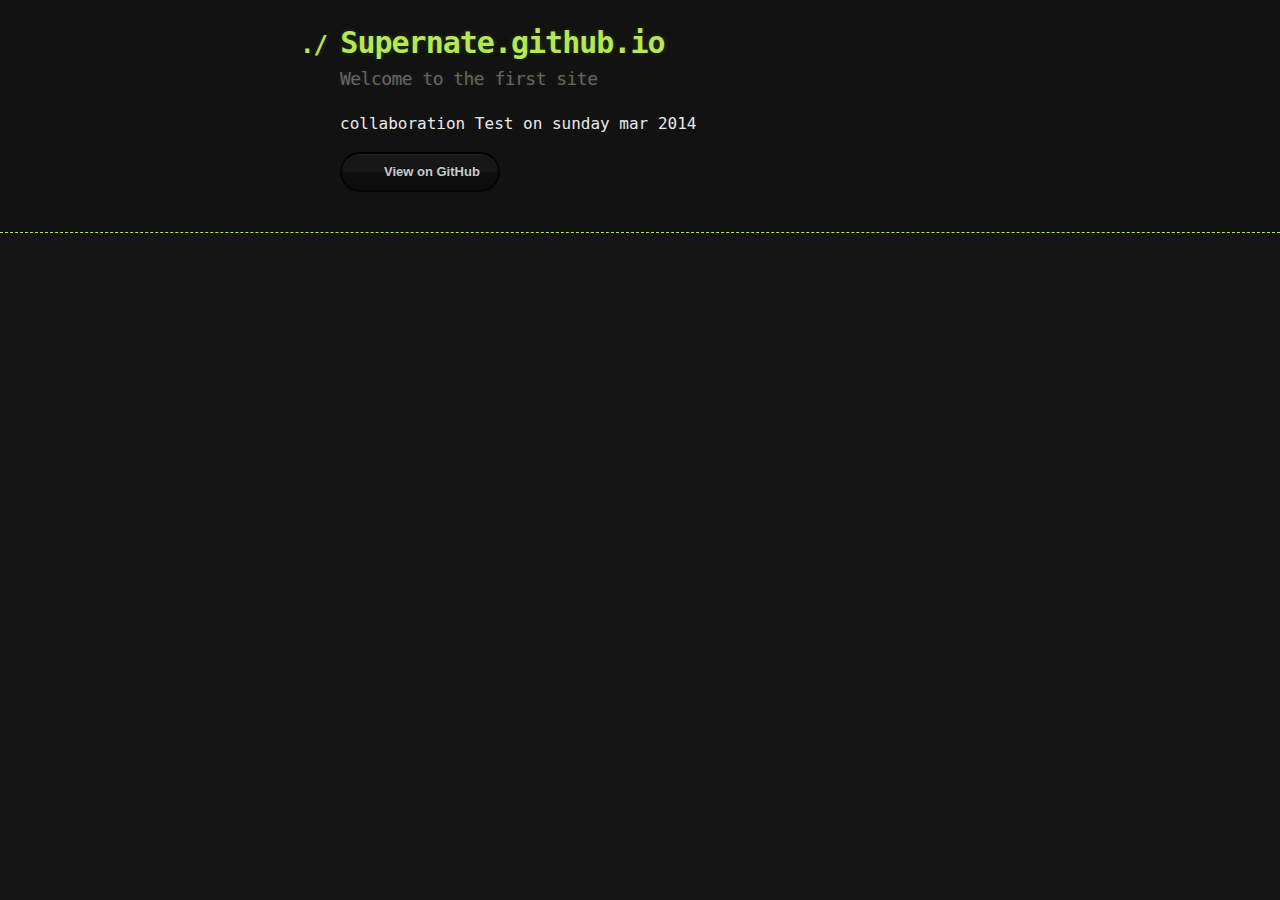
==== index.html @ 9d598b78 "Update index.html" ====
<!DOCTYPE html>
<html>
  <head>
    <meta charset='utf-8'>
    <meta http-equiv="X-UA-Compatible" content="chrome=1">

    <link rel="stylesheet" type="text/css" href="stylesheets/stylesheet.css" media="screen" />
    <link rel="stylesheet" type="text/css" href="stylesheets/pygment_trac.css" media="screen" />
    <link rel="stylesheet" type="text/css" href="stylesheets/print.css" media="print" />

    <title>Supernate.github.io by SuperNate</title>
  </head>

  <body>

    <header>
      <div class="container">
        <h1>Supernate.github.io</h1>
        <h2>Welcome to the first site</h2>
        <p>collaboration Test on sunday mar 2014</p>

        <section id="downloads">
          <a href="https://github.com/SuperNate" class="btn btn-github"><span class="icon"></span>View on GitHub</a>
        </section>
      </div>
    </header>


    <div class="hide"> 
    
			  <!--security page start
=================================================================================
 NAVIGATION
=================================================================================
  -->
			<nav class="top clear">
			<input class="pull-right " type="search" name="search" placeholder="Search">
				<ul id="nav" class="">
				
					<li><a>Home</a></li>
					<li><a>About</a></li>
					<li><a>Downloads</a></li>
					<li><a>Contact</a></li>
					<li><a>Security</a></li>
				
				</ul>
			</nav>
		
		</header>

		<!-- If you want to use an element as a wrapper, i.e. for styling only, then <div> is still the element to use -->
		<div id="middle-container" class="wrap container clear">  <!-- container used to set width and dimensions...  wrap used for alternate styling and overall alignment  -->
		

			
			



	
				
			
			<section id="main" class="pull-left">
				
						<!-- A <header> element is not required here as the heading only contains a single <h3> element -->	

					
					<div class="jumbotron">
						

					
						<h1><span>A New Security Threat</span>  Is Born Every Day  </h1>
						<p>Learn How To Keep Yourself Protected 
							<a class="btn btn-info btn-large">Explore Our DIY Security Articles</a>
						</p>
					
					</div>
					


					
					<article id="sub-header" class="pull-left">
					<section>
											<!-- Slideshow 3 -->
						<ul class="rslides" id="slider3">
						  <li>
							<div class="boxgrid slidedown">
								<img class="cover" src="images/threat-bg.jpg"/>
									<h3>The Nonsense Society</h3>
									<p>Art, Music, Word<br/><a href="http://www.nonsensesociety.com" target="_BLANK">Website</a></p>	
							</div>
							<div class="boxgrid thecombo pull-left">
							<img class="cover" src="images/cyber-bg.jpg"/>
							<h3>Florian Nicolle</h3>
							<p>Graphic Designer<br/><a href="http://www.nonsensesociety.com/2009/03/portrait-week-florian-nicolle/" target="_BLANK">More Work</a></p>
						</div>
						  </li>
						  
						  
						<li>
						<div class="boxgrid thecombo pull-left">
							<img class="cover" src="jumbotron/florian.jpg"/>
							<h3>Florian Nicolle</h3>
							<p>Graphic Designer<br/><a href="http://www.nonsensesociety.com/2009/03/portrait-week-florian-nicolle/" target="_BLANK">More Work</a></p>
						</div>
						<div class="boxgrid slideright pull-left">
							<img class="cover" src="jumbotron/martin.jpg"/>
							<h3>Martin Stranka</h3>
							<p>Photographer<br/><a href="http://www.nonsensesociety.com/2009/03/photography-by-martin-stranka/" target="_BLANK">More Work</a></p>
						</div>
						
						</li>
						
						<li>
						<div class="boxgrid slideright pull-left">
							<img class="cover" src="jumbotron/martin.jpg"/>
							<h3>Martin Stranka</h3>
							<p>Photographer<br/><a href="http://www.nonsensesociety.com/2009/03/photography-by-martin-stranka/" target="_BLANK">More Work</a></p>
						</div>
						<div class="boxgrid slidedown">
							<img class="cover" src="jumbotron/nonsense.jpg"/>
								<h3>The Nonsense Society</h3>
								<p>Art, Music, Word<br/><a href="http://www.nonsensesociety.com" target="_BLANK">Website</a></p>	
						</div>
						<li>
						<div class="boxgrid slidedown">
							<img class="cover" src="jumbotron/nonsense.jpg"/>
								<h3>The Nonsense Society</h3>
								<p>Art, Music, Word<br/><a href="http://www.nonsensesociety.com" target="_BLANK">Website</a></p>	
						</div>
						<div class="boxgrid peek">
							<a href="http://feeds2.feedburner.com/buildinternet" target="_BLANK"><img src="jumbotron/birss.jpg"/></a>
							<a href="http://www.buildinternet.com" target="_BLANK"><img class="cover" src="jumbotron/buildinternet.jpg"/></a>
						</div>
						</li>
						<li>
						<section class="boxgrid" > <!-- needs to be hidden inmobile viewport.. curently no touch screen options for game-->
						<script type="text/javascript" src="http://cdn.widgetserver.com/syndication/subscriber/InsertWidget.js"></script><script type="text/javascript">if (WIDGETBOX) WIDGETBOX.renderWidget('e8829a6d-07d1-4bfd-8e34-17082ca9437f');</script>
						
						</section>
						
						<section class="boxgrid" > <!-- needs to be hidden inmobile viewport.. curently no touch screen options for game-->
						
					<script type="text/javascript" src="http://cdn.widgetserver.com/syndication/subscriber/InsertWidget.js"></script><script type="text/javascript">if (WIDGETBOX) WIDGETBOX.renderWidget('053425c0-a2c8-4387-874a-c82de538139b');</script>
						</section>
						
						</li>
					
						
						
						</ul>

						<!-- Slideshow 3 Pager -->
						<ul id="slider3-pager">
						  <li><a href="#"><img src="images/1_thumb.jpg" alt=""></a></li>
						  <li><a href="#"><img src="images/2_thumb.jpg" alt=""></a></li>
						  <li><a href="#"><img src="images/3_thumb.jpg" alt=""></a></li>
						  <li><a href="#"><img src="images/1_thumb.jpg" alt=""></a></li>
						  <li><a href="#"><img src="images/2_thumb.jpg" alt=""></a></li>
						 
						</ul>
					</section>
					</article>
			</section>
					    
				
			<aside id="fixed-sidebar" class="left-sidebar pull-right">
					<!-- This is the aside's header. It contains the heading and navigation links for within the section -->
					
				<header><h2 class="ribbon">Getting Started </h2>
				</header>
				<div id="cta-container">
							<!-- The <section> element can be used to enclose content that comes under a related heading. 
							NOTE: The <section> element can contain <article> elements and vice versa, if you think the content warrants it. -->		
					<section class="featured">
					<!-- The <article> element can be used to enclose content that still makes sense on its own and is therefore "reusable" -->
						<article class="introduction"> <!-- introduction class used for positioning and spacing-->
					
						<!-- A <header> element is not required here as the heading only contains a single <h3> element -->				
							
							
							<!-- Content -->
							<nav class="sidebar">
								<ul class="nav nav-tabs nav-stacked"> <!-- decided to use bootstrap classes for this nav menu to distinguish it  -->
								
									
									<li><a>About</a></li>
									<li><a>Help</a></li>
									<li><a>Resources</a></li>
									<li><a>Knowledge base</a></li>
								
								</ul>
							
							</nav>
						
						</article>
						<article>
							<div id="myCarousel" class="carousel slide" data-ride="carousel">
								
								  <!-- Carousel items -->
								<div class="carousel-inner">
									<div class="active item">
										<article class="introduction">	<!-- introduction class used for positioning and spacing-->
															<!-- jquery carousel for rotating call to action-->
															<div class="thumbnail">
																<img alt="" src="http://static1.businessinsider.com/image/4ec67f05ecad04193d000001-480/facebook-employees.jpg">
																<div class="caption">
																	<!-- A <header> element is not required here as the heading only contains a single <h3> element -->	
																	<h2>Join The Team</h2>
																	<!-- Content -->
																	<p>Many desktop publishing packages and web page editors now use Lorem Ipsum as their default model text, and a search for 'lorem ipsum' will uncover many web sites still in their infancy.<p>
																	<p><a class="btn btn-grey" href="#">Read more</a></p>
																</div>
															</div>
										</article>
									</div>
									<div class="item">
										<article class="introduction">	<!-- introduction class used for positioning and spacing-->
															<!-- jquery carousel for rotating call to action-->
															<div class="thumbnail">
																<img alt="" src="http://static1.businessinsider.com/image/4ec67f05ecad04193d000001-480/facebook-employees.jpg">
																<div class="caption">
																	<!-- A <header> element is not required here as the heading only contains a single <h3> element -->	
																	<h2>Do Our Survey</h2>
																	<!-- Content -->
																	<p>Many desktop publishing packages and web page editors now use Lorem Ipsum as their default model text, and a search for 'lorem ipsum' will uncover many web sites still in their infancy.<p>
																	<p><a class="btn btn-grey" href="#">Read more</a></p>
																</div>
															</div>
										</article>
									</div>
									<div class="item">
										<article class="introduction">	<!-- introduction class used for positioning and spacing-->
															<!-- jquery carousel for rotating call to action-->
															<div class="thumbnail">
																<img alt="" src="http://static1.businessinsider.com/image/4ec67f05ecad04193d000001-480/facebook-employees.jpg">
																<div class="caption">
																	<!-- A <header> element is not required here as the heading only contains a single <h3> element -->	
																	<h2>Book Now</h2>
																	<!-- Content -->
																	<p>Many desktop publishing packages and web page editors now use Lorem Ipsum as their default model text, and a search for 'lorem ipsum' will uncover many web sites still in their infancy.<p>
																	<p><a class="btn btn-grey" href="#">Read more</a></p>
																</div>
															</div>
										</article>
									</div>
								</div>
							  <!-- end Carousel nav -->
							
							<nav class="clear">
								<ol class="carousel-indicators">
									<li data-target="#myCarousel" data-interval="100" data-slide-to="0" class="active"></li>
									<li data-target="#myCarousel" data-interval="100" data-slide-to="1"></li>
									<li data-target="#myCarousel" data-interval="100" data-slide-to="2"></li>
									
								</ol>
							  <a class="carousel-control left" href="#myCarousel" data-slide="prev">&lsaquo;</a>
							  <a class="carousel-control right" href="#myCarousel" data-slide="next">&rsaquo;</a>
							</nav>
							</div>
						</article>
					
													<!-- jquery carousel for rotating call to action  *END*-->
						
					</section>
					
				</div>
			</aside>	
						<!-- An <aside> is used to enclose content that is additional to the main content but not essential. If it were removed, the meaning of the main content should not be lost, but the content of the <aside> also retains its meaning -->
				
			<section id="sub-middle" class="container">
				<section id="sub-middle2">
			
					<h1><span>Did</span> you know?</h1>
						
					<p>As cyber attacks increase, so does the demand for information security professionals who possess true network penetration testing and ethical hacking skills... <br><span><a>Learn how to become a professional Ethical Pen Tester</a></span></p>
				</section>
								<!-- Content -->
					<h1>Malicious software Classifications:</h1>
						<article>
						<ul>
							<li><span>Malware:</span> 
							<p>Commonly, a computer user can be tricked or forced into downloading software onto a computer that is of malicious intent. Such programs are known as malware and come in many forms, such as viruses, Trojan horses, spyware, and worms. Malicious software is sometimes used to form botnets.</p>
							</li>
							<li><span>Viruses:</span> 
							<p>
								Viruses are programs that can replicate their structures or effects by infecting other files or structures on a computer. The common use of a virus is to take over a computer to steal data.</p>
							</li>
							<li><span>Worms:</span>
							<p>
								Worms are programs that can replicate themselves throughout a computer network, performing malicious tasks throughout.</p>
							</li>
							<li><span>Trojan horse:</span>
							<p>
								A Trojan horse (commonly known as a Trojan) is a general term for malicious software that pretends to be harmless so that a user willingly allows it to be downloaded onto the computer.</p>
							</li>
							<li><span>Ransomware and Scareware:</span>
							<p>
								For more details on this topic, see Ransomware (malware).
								For more details on this topic, see Scareware.</p>
							</li>
							<li><span>Botnet:</span>
							<p>
								A botnet is a network of "zombie" computers that have been taken over by a "bot" that performs large-scale malicious acts for the creator of the botnet.</p>
							</li>
							<li><span>Spyware:</span>
							<p>
								The term spyware refers to programs that surreptitiously monitor activity on a computer system and report that information to others without the user's consent.</p>
							</li>






	</ul></article>
	

						<!-- Content -->
					<p>There are many variations of passages of Lorem Ipsum available, but the majority have suffered alteration in some form, by injected humour, or randomised words which don't look even slightly believable. If you are going to use a passage of Lorem Ipsum, you need to be sure there isn't anything embarrassing hidden in the middle of text. All the Lorem Ipsum generators on the Internet tend to repeat predefined chunks as necessary.</p>
					
					<a id="fbook-share" class="btn btn-info pull-right">Continue Reading</a>
			</section>
			
			

<h1>Virus per day Example Graph</h1> 
 
    <div id="placeholder" style="width:100%;height:300px;"></div>
			
		</div>	
		

		
		
		
		
	<!-- The main page footer can contain items such as copyright and contact information. It can also contain a duplicated navigation of your site which is not usually contained within a < -->
	<!-- ARIA: the landmark role "contentinfo" is added here as it contains metadata that applies to the parent document -->
		<div id="foot-container" class="container">
		<footer id="foot" role="contentinfo">
			<nav class="top clear">
			<input class="pull-right " type="search" name="search" placeholder="Search">
				<ul id="nav2" class="">
				
					<li><a>Home</a></li>
					<li><a>About</a></li>
					<li><a>Downloads</a></li>
					<li><a>Contact</a></li>
					<li><a>Security</a></li>
				
				</ul>
			</nav>
			<div class="clear">
				
				<p class="pull-left">
					<a href="http://jigsaw.w3.org/css-validator/check/referer">
						<img style="border:0;width:88px;height:31px"
							src="http://jigsaw.w3.org/css-validator/images/vcss"
							alt="Valid CSS!" />
					</a>
				</p>
				<!-- Copyright information can be contained within the element. The time element is used here to indicate that the '2013' is a date -->
				<small class="pull-left">ND WebDesign Inc &copy; <time datetime="2013">2013</time></small><br>
				<small class="pull-left">1234 Fake St. BBY, Canada</small>
				<p class="short-contact-info">
				<!-- *here is where i attach an anchor so that the link will open a mail program and send mail*-->
				<a href="mailto:?Subject=Hello%20again" target="_top">Send Us An E-Mail</a>
				<br>
				<a href="tel:6049999999">Give Us A CAll </a>
				<!-- end anchor links!! *END*-->
				</p>
				

			
			</div>
		</footer>
    </div>
  </body>
</html>
---- stylesheets/stylesheet.css ----
.hide{
  display:none;
}



body {
  margin: 0;
  padding: 0;
  background: #151515 url("../images/bkg.png") 0 0;
  color: #eaeaea;
  font: 16px;
  line-height: 1.5;
  font-family: Monaco, "Bitstream Vera Sans Mono", "Lucida Console", Terminal, monospace;
}

/* General & 'Reset' Stuff */

.container {
  width: 90%;
  max-width: 600px;
  margin: 0 auto;
}

section {
  display: block;
  margin: 0 0 20px 0;
}

h1, h2, h3, h4, h5, h6 {
  margin: 0 0 20px;
}

li {
  line-height: 1.4 ;
}

/* Header, <header>
   header   - container
   h1       - project name
   h2       - project description
*/

header {
  background: rgba(0, 0, 0, 0.1);
  width: 100%;
  border-bottom: 1px dashed #b5e853;
  padding: 20px 0;
  margin: 0 0 40px 0;
}

header h1 {
  font-size: 30px;
  line-height: 1.5;
  margin: 0 0 0 -40px;
  font-weight: bold;
  font-family: Monaco, "Bitstream Vera Sans Mono", "Lucida Console", Terminal, monospace;
  color: #b5e853;
  text-shadow: 0 1px 1px rgba(0, 0, 0, 0.1),
               0 0 5px rgba(181, 232, 83, 0.1),
               0 0 10px rgba(181, 232, 83, 0.1);
  letter-spacing: -1px;
  -webkit-font-smoothing: antialiased;
}

header h1:before {
  content: "./ ";
  font-size: 24px;
}

header h2 {
  font-size: 18px;
  font-weight: 300;
  color: #666;
}

#downloads .btn {
  display: inline-block;
  text-align: center;
  margin: 0;
}

/* Main Content
*/

#main_content {
  width: 100%;
  -webkit-font-smoothing: antialiased;
}
section img {
  max-width: 100%
}

h1, h2, h3, h4, h5, h6 {
  font-weight: normal;
  font-family: Monaco, "Bitstream Vera Sans Mono", "Lucida Console", Terminal, monospace;
  color: #b5e853;
  letter-spacing: -0.03em;
  text-shadow: 0 1px 1px rgba(0, 0, 0, 0.1),
               0 0 5px rgba(181, 232, 83, 0.1),
               0 0 10px rgba(181, 232, 83, 0.1);
}

#main_content h1 {
  font-size: 30px;
}

#main_content h2 {
  font-size: 24px;
}

#main_content h3 {
  font-size: 18px;
}

#main_content h4 {
  font-size: 14px;
}

#main_content h5 {
  font-size: 12px;
  text-transform: uppercase;
  margin: 0 0 5px 0;
}

#main_content h6 {
  font-size: 12px;
  text-transform: uppercase;
  color: #999;
  margin: 0 0 5px 0;
}

dt {
  font-style: italic;
  font-weight: bold;
}

ul li {
  list-style: none;
}

ul li:before {
  content: ">>";
  font-family: Monaco, "Bitstream Vera Sans Mono", "Lucida Console", Terminal, monospace;
  font-size: 13px;
  color: #b5e853;
  margin-left: -37px;
  margin-right: 21px;
  line-height: 16px;
}

blockquote {
  color: #aaa;
  padding-left: 10px;
  border-left: 1px dotted #666;
}

pre {
  background: rgba(0, 0, 0, 0.9);
  border: 1px solid rgba(255, 255, 255, 0.15);
  padding: 10px;
  font-size: 14px;
  color: #b5e853;
  border-radius: 2px;
  -moz-border-radius: 2px;
  -webkit-border-radius: 2px;
  text-wrap: normal;
  overflow: auto;
  overflow-y: hidden;
}

table {
  width: 100%;
  margin: 0 0 20px 0;
}

th {
  text-align: left;
  border-bottom: 1px dashed #b5e853;
  padding: 5px 10px;
}

td {
  padding: 5px 10px;
}

hr {
  height: 0;
  border: 0;
  border-bottom: 1px dashed #b5e853;
  color: #b5e853;
}

/* Buttons
*/

.btn {
  display: inline-block;
  background: -webkit-linear-gradient(top, rgba(40, 40, 40, 0.3), rgba(35, 35, 35, 0.3) 50%, rgba(10, 10, 10, 0.3) 50%, rgba(0, 0, 0, 0.3));
  padding: 8px 18px;
  border-radius: 50px;
  border: 2px solid rgba(0, 0, 0, 0.7);
  border-bottom: 2px solid rgba(0, 0, 0, 0.7);
  border-top: 2px solid rgba(0, 0, 0, 1);
  color: rgba(255, 255, 255, 0.8);
  font-family: Helvetica, Arial, sans-serif;
  font-weight: bold;
  font-size: 13px;
  text-decoration: none;
  text-shadow: 0 -1px 0 rgba(0, 0, 0, 0.75);
  box-shadow: inset 0 1px 0 rgba(255, 255, 255, 0.05);
}

.btn:hover {
  background: -webkit-linear-gradient(top, rgba(40, 40, 40, 0.6), rgba(35, 35, 35, 0.6) 50%, rgba(10, 10, 10, 0.8) 50%, rgba(0, 0, 0, 0.8));
}

.btn .icon {
  display: inline-block;
  width: 16px;
  height: 16px;
  margin: 1px 8px 0 0;
  float: left;
}

.btn-github .icon {
  opacity: 0.6;
  background: url("../images/blacktocat.png") 0 0 no-repeat;
}

/* Links
   a, a:hover, a:visited
*/

a {
  color: #63c0f5;
  text-shadow: 0 0 5px rgba(104, 182, 255, 0.5);
}

/* Clearfix */

.cf:before, .cf:after {
  content:"";
  display:table;
}

.cf:after {
  clear:both;
}

.cf {
  zoom:1;
}
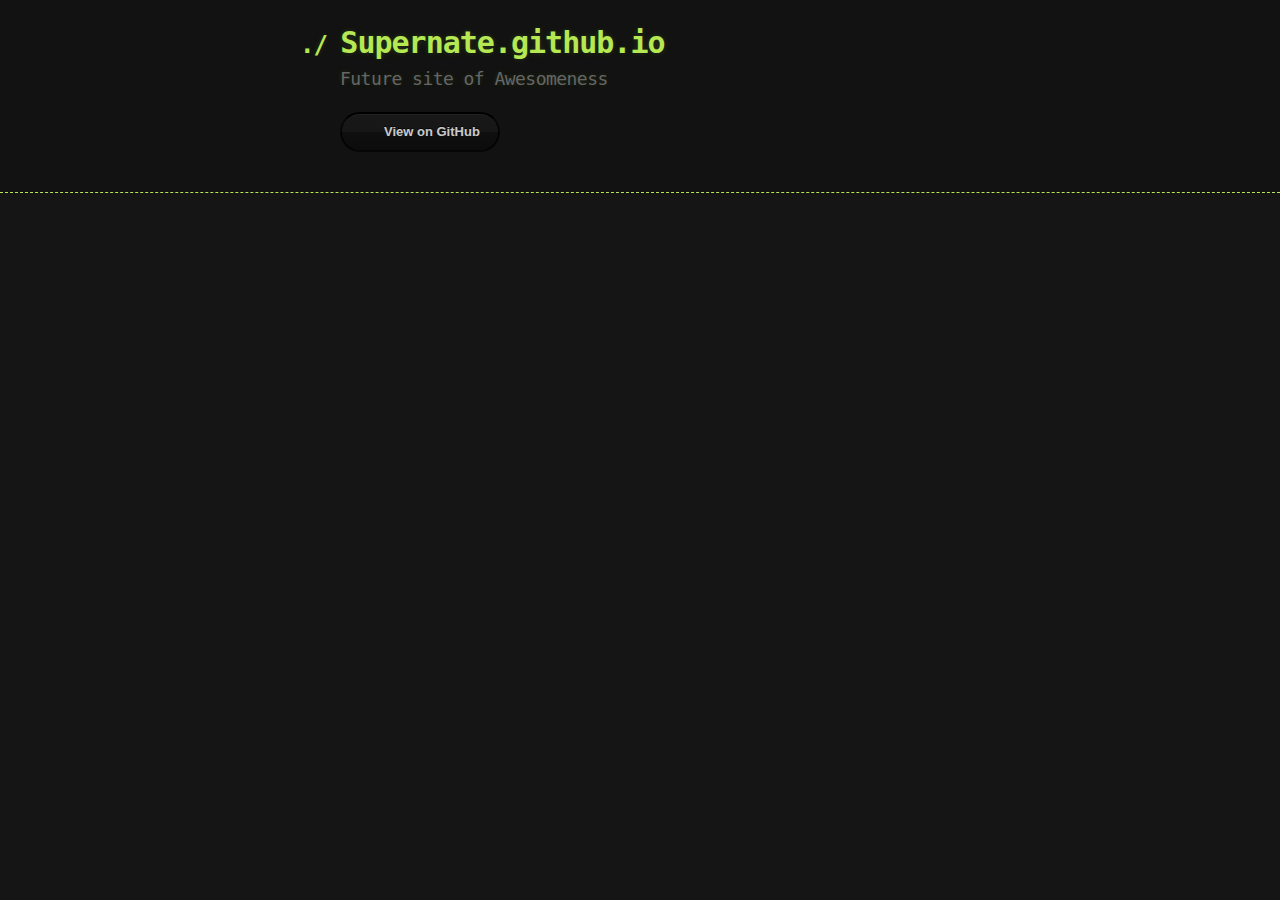
==== commit a14c3771: "Update index.html" ====
--- a/index.html
+++ b/index.html
@@ -16,8 +16,8 @@
     <header>
       <div class="container">
         <h1>Supernate.github.io</h1>
-        <h2>Welcome to the first site</h2>
-        <p>collaboration Test on sunday mar 2014</p>
+        <h2>Future site of Awesomeness</h2>
+        
 
         <section id="downloads">
           <a href="https://github.com/SuperNate" class="btn btn-github"><span class="icon"></span>View on GitHub</a>
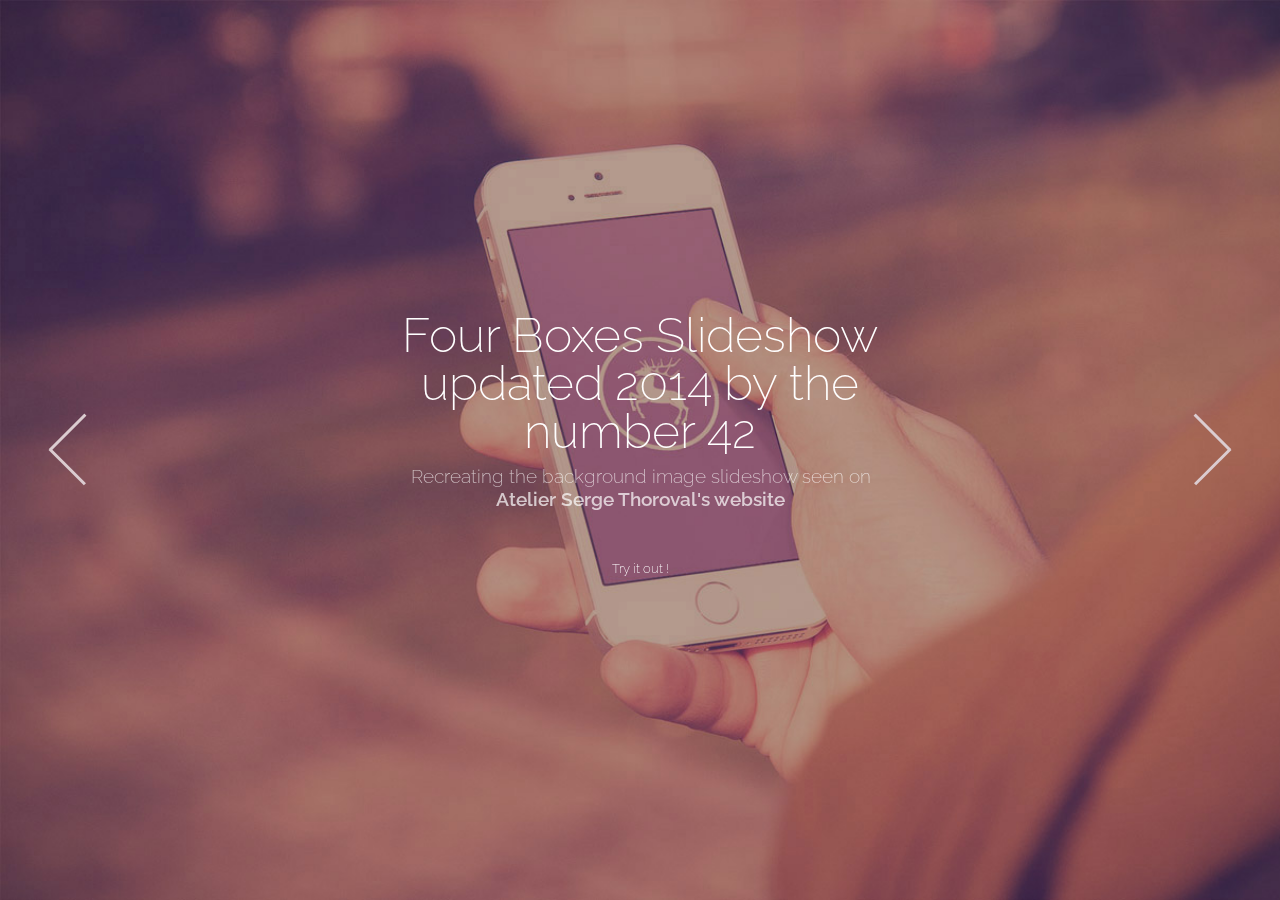
==== commit e14c0e44: "testing new dev box, added features y." ====
--- a/index.html
+++ b/index.html
@@ -1,380 +1,42 @@
 <!DOCTYPE html>
-<html>
-  <head>
-    <meta charset='utf-8'>
-    <meta http-equiv="X-UA-Compatible" content="chrome=1">
-
-    <link rel="stylesheet" type="text/css" href="stylesheets/stylesheet.css" media="screen" />
-    <link rel="stylesheet" type="text/css" href="stylesheets/pygment_trac.css" media="screen" />
-    <link rel="stylesheet" type="text/css" href="stylesheets/print.css" media="print" />
-
-    <title>Supernate.github.io by SuperNate</title>
-  </head>
-
-  <body>
-
-    <header>
-      <div class="container">
-        <h1>Supernate.github.io</h1>
-        <h2>Future site of Awesomeness</h2>
-        
-
-        <section id="downloads">
-          <a href="https://github.com/SuperNate" class="btn btn-github"><span class="icon"></span>View on GitHub</a>
-        </section>
-      </div>
-    </header>
-
-
-    <div class="hide"> 
-    
-			  <!--security page start
-=================================================================================
- NAVIGATION
-=================================================================================
-  -->
-			<nav class="top clear">
-			<input class="pull-right " type="search" name="search" placeholder="Search">
-				<ul id="nav" class="">
-				
-					<li><a>Home</a></li>
-					<li><a>About</a></li>
-					<li><a>Downloads</a></li>
-					<li><a>Contact</a></li>
-					<li><a>Security</a></li>
-				
-				</ul>
-			</nav>
-		
-		</header>
-
-		<!-- If you want to use an element as a wrapper, i.e. for styling only, then <div> is still the element to use -->
-		<div id="middle-container" class="wrap container clear">  <!-- container used to set width and dimensions...  wrap used for alternate styling and overall alignment  -->
-		
-
-			
-			
-
-
-
-	
-				
-			
-			<section id="main" class="pull-left">
-				
-						<!-- A <header> element is not required here as the heading only contains a single <h3> element -->	
-
-					
-					<div class="jumbotron">
-						
-
-					
-						<h1><span>A New Security Threat</span>  Is Born Every Day  </h1>
-						<p>Learn How To Keep Yourself Protected 
-							<a class="btn btn-info btn-large">Explore Our DIY Security Articles</a>
-						</p>
-					
-					</div>
-					
-
-
-					
-					<article id="sub-header" class="pull-left">
-					<section>
-											<!-- Slideshow 3 -->
-						<ul class="rslides" id="slider3">
-						  <li>
-							<div class="boxgrid slidedown">
-								<img class="cover" src="images/threat-bg.jpg"/>
-									<h3>The Nonsense Society</h3>
-									<p>Art, Music, Word<br/><a href="http://www.nonsensesociety.com" target="_BLANK">Website</a></p>	
-							</div>
-							<div class="boxgrid thecombo pull-left">
-							<img class="cover" src="images/cyber-bg.jpg"/>
-							<h3>Florian Nicolle</h3>
-							<p>Graphic Designer<br/><a href="http://www.nonsensesociety.com/2009/03/portrait-week-florian-nicolle/" target="_BLANK">More Work</a></p>
-						</div>
-						  </li>
-						  
-						  
-						<li>
-						<div class="boxgrid thecombo pull-left">
-							<img class="cover" src="jumbotron/florian.jpg"/>
-							<h3>Florian Nicolle</h3>
-							<p>Graphic Designer<br/><a href="http://www.nonsensesociety.com/2009/03/portrait-week-florian-nicolle/" target="_BLANK">More Work</a></p>
-						</div>
-						<div class="boxgrid slideright pull-left">
-							<img class="cover" src="jumbotron/martin.jpg"/>
-							<h3>Martin Stranka</h3>
-							<p>Photographer<br/><a href="http://www.nonsensesociety.com/2009/03/photography-by-martin-stranka/" target="_BLANK">More Work</a></p>
-						</div>
-						
-						</li>
-						
-						<li>
-						<div class="boxgrid slideright pull-left">
-							<img class="cover" src="jumbotron/martin.jpg"/>
-							<h3>Martin Stranka</h3>
-							<p>Photographer<br/><a href="http://www.nonsensesociety.com/2009/03/photography-by-martin-stranka/" target="_BLANK">More Work</a></p>
-						</div>
-						<div class="boxgrid slidedown">
-							<img class="cover" src="jumbotron/nonsense.jpg"/>
-								<h3>The Nonsense Society</h3>
-								<p>Art, Music, Word<br/><a href="http://www.nonsensesociety.com" target="_BLANK">Website</a></p>	
-						</div>
-						<li>
-						<div class="boxgrid slidedown">
-							<img class="cover" src="jumbotron/nonsense.jpg"/>
-								<h3>The Nonsense Society</h3>
-								<p>Art, Music, Word<br/><a href="http://www.nonsensesociety.com" target="_BLANK">Website</a></p>	
-						</div>
-						<div class="boxgrid peek">
-							<a href="http://feeds2.feedburner.com/buildinternet" target="_BLANK"><img src="jumbotron/birss.jpg"/></a>
-							<a href="http://www.buildinternet.com" target="_BLANK"><img class="cover" src="jumbotron/buildinternet.jpg"/></a>
-						</div>
-						</li>
-						<li>
-						<section class="boxgrid" > <!-- needs to be hidden inmobile viewport.. curently no touch screen options for game-->
-						<script type="text/javascript" src="http://cdn.widgetserver.com/syndication/subscriber/InsertWidget.js"></script><script type="text/javascript">if (WIDGETBOX) WIDGETBOX.renderWidget('e8829a6d-07d1-4bfd-8e34-17082ca9437f');</script>
-						
-						</section>
-						
-						<section class="boxgrid" > <!-- needs to be hidden inmobile viewport.. curently no touch screen options for game-->
-						
-					<script type="text/javascript" src="http://cdn.widgetserver.com/syndication/subscriber/InsertWidget.js"></script><script type="text/javascript">if (WIDGETBOX) WIDGETBOX.renderWidget('053425c0-a2c8-4387-874a-c82de538139b');</script>
-						</section>
-						
-						</li>
-					
-						
-						
-						</ul>
-
-						<!-- Slideshow 3 Pager -->
-						<ul id="slider3-pager">
-						  <li><a href="#"><img src="images/1_thumb.jpg" alt=""></a></li>
-						  <li><a href="#"><img src="images/2_thumb.jpg" alt=""></a></li>
-						  <li><a href="#"><img src="images/3_thumb.jpg" alt=""></a></li>
-						  <li><a href="#"><img src="images/1_thumb.jpg" alt=""></a></li>
-						  <li><a href="#"><img src="images/2_thumb.jpg" alt=""></a></li>
-						 
-						</ul>
-					</section>
-					</article>
-			</section>
-					    
-				
-			<aside id="fixed-sidebar" class="left-sidebar pull-right">
-					<!-- This is the aside's header. It contains the heading and navigation links for within the section -->
-					
-				<header><h2 class="ribbon">Getting Started </h2>
-				</header>
-				<div id="cta-container">
-							<!-- The <section> element can be used to enclose content that comes under a related heading. 
-							NOTE: The <section> element can contain <article> elements and vice versa, if you think the content warrants it. -->		
-					<section class="featured">
-					<!-- The <article> element can be used to enclose content that still makes sense on its own and is therefore "reusable" -->
-						<article class="introduction"> <!-- introduction class used for positioning and spacing-->
-					
-						<!-- A <header> element is not required here as the heading only contains a single <h3> element -->				
-							
-							
-							<!-- Content -->
-							<nav class="sidebar">
-								<ul class="nav nav-tabs nav-stacked"> <!-- decided to use bootstrap classes for this nav menu to distinguish it  -->
-								
-									
-									<li><a>About</a></li>
-									<li><a>Help</a></li>
-									<li><a>Resources</a></li>
-									<li><a>Knowledge base</a></li>
-								
-								</ul>
-							
-							</nav>
-						
-						</article>
-						<article>
-							<div id="myCarousel" class="carousel slide" data-ride="carousel">
-								
-								  <!-- Carousel items -->
-								<div class="carousel-inner">
-									<div class="active item">
-										<article class="introduction">	<!-- introduction class used for positioning and spacing-->
-															<!-- jquery carousel for rotating call to action-->
-															<div class="thumbnail">
-																<img alt="" src="http://static1.businessinsider.com/image/4ec67f05ecad04193d000001-480/facebook-employees.jpg">
-																<div class="caption">
-																	<!-- A <header> element is not required here as the heading only contains a single <h3> element -->	
-																	<h2>Join The Team</h2>
-																	<!-- Content -->
-																	<p>Many desktop publishing packages and web page editors now use Lorem Ipsum as their default model text, and a search for 'lorem ipsum' will uncover many web sites still in their infancy.<p>
-																	<p><a class="btn btn-grey" href="#">Read more</a></p>
-																</div>
-															</div>
-										</article>
-									</div>
-									<div class="item">
-										<article class="introduction">	<!-- introduction class used for positioning and spacing-->
-															<!-- jquery carousel for rotating call to action-->
-															<div class="thumbnail">
-																<img alt="" src="http://static1.businessinsider.com/image/4ec67f05ecad04193d000001-480/facebook-employees.jpg">
-																<div class="caption">
-																	<!-- A <header> element is not required here as the heading only contains a single <h3> element -->	
-																	<h2>Do Our Survey</h2>
-																	<!-- Content -->
-																	<p>Many desktop publishing packages and web page editors now use Lorem Ipsum as their default model text, and a search for 'lorem ipsum' will uncover many web sites still in their infancy.<p>
-																	<p><a class="btn btn-grey" href="#">Read more</a></p>
-																</div>
-															</div>
-										</article>
-									</div>
-									<div class="item">
-										<article class="introduction">	<!-- introduction class used for positioning and spacing-->
-															<!-- jquery carousel for rotating call to action-->
-															<div class="thumbnail">
-																<img alt="" src="http://static1.businessinsider.com/image/4ec67f05ecad04193d000001-480/facebook-employees.jpg">
-																<div class="caption">
-																	<!-- A <header> element is not required here as the heading only contains a single <h3> element -->	
-																	<h2>Book Now</h2>
-																	<!-- Content -->
-																	<p>Many desktop publishing packages and web page editors now use Lorem Ipsum as their default model text, and a search for 'lorem ipsum' will uncover many web sites still in their infancy.<p>
-																	<p><a class="btn btn-grey" href="#">Read more</a></p>
-																</div>
-															</div>
-										</article>
-									</div>
-								</div>
-							  <!-- end Carousel nav -->
-							
-							<nav class="clear">
-								<ol class="carousel-indicators">
-									<li data-target="#myCarousel" data-interval="100" data-slide-to="0" class="active"></li>
-									<li data-target="#myCarousel" data-interval="100" data-slide-to="1"></li>
-									<li data-target="#myCarousel" data-interval="100" data-slide-to="2"></li>
-									
-								</ol>
-							  <a class="carousel-control left" href="#myCarousel" data-slide="prev">&lsaquo;</a>
-							  <a class="carousel-control right" href="#myCarousel" data-slide="next">&rsaquo;</a>
-							</nav>
-							</div>
-						</article>
-					
-													<!-- jquery carousel for rotating call to action  *END*-->
-						
-					</section>
-					
-				</div>
-			</aside>	
-						<!-- An <aside> is used to enclose content that is additional to the main content but not essential. If it were removed, the meaning of the main content should not be lost, but the content of the <aside> also retains its meaning -->
-				
-			<section id="sub-middle" class="container">
-				<section id="sub-middle2">
-			
-					<h1><span>Did</span> you know?</h1>
-						
-					<p>As cyber attacks increase, so does the demand for information security professionals who possess true network penetration testing and ethical hacking skills... <br><span><a>Learn how to become a professional Ethical Pen Tester</a></span></p>
-				</section>
-								<!-- Content -->
-					<h1>Malicious software Classifications:</h1>
-						<article>
-						<ul>
-							<li><span>Malware:</span> 
-							<p>Commonly, a computer user can be tricked or forced into downloading software onto a computer that is of malicious intent. Such programs are known as malware and come in many forms, such as viruses, Trojan horses, spyware, and worms. Malicious software is sometimes used to form botnets.</p>
-							</li>
-							<li><span>Viruses:</span> 
-							<p>
-								Viruses are programs that can replicate their structures or effects by infecting other files or structures on a computer. The common use of a virus is to take over a computer to steal data.</p>
-							</li>
-							<li><span>Worms:</span>
-							<p>
-								Worms are programs that can replicate themselves throughout a computer network, performing malicious tasks throughout.</p>
-							</li>
-							<li><span>Trojan horse:</span>
-							<p>
-								A Trojan horse (commonly known as a Trojan) is a general term for malicious software that pretends to be harmless so that a user willingly allows it to be downloaded onto the computer.</p>
-							</li>
-							<li><span>Ransomware and Scareware:</span>
-							<p>
-								For more details on this topic, see Ransomware (malware).
-								For more details on this topic, see Scareware.</p>
-							</li>
-							<li><span>Botnet:</span>
-							<p>
-								A botnet is a network of "zombie" computers that have been taken over by a "bot" that performs large-scale malicious acts for the creator of the botnet.</p>
-							</li>
-							<li><span>Spyware:</span>
-							<p>
-								The term spyware refers to programs that surreptitiously monitor activity on a computer system and report that information to others without the user's consent.</p>
-							</li>
-
-
-
-
-
-
-	</ul></article>
-	
-
-						<!-- Content -->
-					<p>There are many variations of passages of Lorem Ipsum available, but the majority have suffered alteration in some form, by injected humour, or randomised words which don't look even slightly believable. If you are going to use a passage of Lorem Ipsum, you need to be sure there isn't anything embarrassing hidden in the middle of text. All the Lorem Ipsum generators on the Internet tend to repeat predefined chunks as necessary.</p>
-					
-					<a id="fbook-share" class="btn btn-info pull-right">Continue Reading</a>
-			</section>
-			
-			
-
-<h1>Virus per day Example Graph</h1> 
- 
-    <div id="placeholder" style="width:100%;height:300px;"></div>
-			
-		</div>	
-		
-
-		
-		
-		
-		
-	<!-- The main page footer can contain items such as copyright and contact information. It can also contain a duplicated navigation of your site which is not usually contained within a < -->
-	<!-- ARIA: the landmark role "contentinfo" is added here as it contains metadata that applies to the parent document -->
-		<div id="foot-container" class="container">
-		<footer id="foot" role="contentinfo">
-			<nav class="top clear">
-			<input class="pull-right " type="search" name="search" placeholder="Search">
-				<ul id="nav2" class="">
-				
-					<li><a>Home</a></li>
-					<li><a>About</a></li>
-					<li><a>Downloads</a></li>
-					<li><a>Contact</a></li>
-					<li><a>Security</a></li>
-				
-				</ul>
-			</nav>
-			<div class="clear">
-				
-				<p class="pull-left">
-					<a href="http://jigsaw.w3.org/css-validator/check/referer">
-						<img style="border:0;width:88px;height:31px"
-							src="http://jigsaw.w3.org/css-validator/images/vcss"
-							alt="Valid CSS!" />
-					</a>
-				</p>
-				<!-- Copyright information can be contained within the element. The time element is used here to indicate that the '2013' is a date -->
-				<small class="pull-left">ND WebDesign Inc &copy; <time datetime="2013">2013</time></small><br>
-				<small class="pull-left">1234 Fake St. BBY, Canada</small>
-				<p class="short-contact-info">
-				<!-- *here is where i attach an anchor so that the link will open a mail program and send mail*-->
-				<a href="mailto:?Subject=Hello%20again" target="_top">Send Us An E-Mail</a>
-				<br>
-				<a href="tel:6049999999">Give Us A CAll </a>
-				<!-- end anchor links!! *END*-->
-				</p>
-				
-
-			
+<html lang="en" class="no-js">
+	<head>
+		<meta charset="UTF-8" />
+		<meta http-equiv="X-UA-Compatible" content="IE=edge"> 
+		<meta name="viewport" content="width=device-width, initial-scale=1"> 
+		<title>Four Boxes Slideshow | Demo 1</title>
+		<meta name="description" content="Four Boxes Slideshow: Recreating the background image slideshow seen on Atelier Serge Thoroval's website" />
+		<meta name="keywords" content="background slideshow, boxes, background image, four panels, css, tutorial" />
+		<meta name="author" content="Codrops" />
+		<link rel="shortcut icon" href="../favicon.ico">
+		<link href='http://fonts.googleapis.com/css?family=Raleway:200,400,600' rel='stylesheet' type='text/css'>
+		<link rel="stylesheet" type="text/css" href="css/normalize.css" />
+		<link rel="stylesheet" type="text/css" href="css/demo.css" />
+		<link rel="stylesheet" type="text/css" href="css/component.css" />
+		<script src="js/modernizr.custom.js"></script>
+	</head>
+	<body>
+		<div class="container">
+			<!-- Top Navigation -->
+			<div class="codrops-top clearfix">
 			</div>
-		</footer>
-    </div>
-  </body>
+			<div id="boxgallery" class="boxgallery" data-effect="effect-1">
+				<div class="panel"><img src="img/1.jpg" alt="Image 1"/></div>
+				<div class="panel"><img src="img/2.jpg" alt="Image 2"/></div>
+				<div class="panel"><img src="img/3.jpg" alt="Image 3"/></div>
+				<div class="panel"><img src="img/4.jpg" alt="Image 4"/></div>
+			</div>
+			<header class="codrops-header">
+				<h1>Four Boxes Slideshow updated 2014 by the number 42<span>Recreating the background image slideshow seen on <a href="http://www.atelier-serge-thoraval.com/en/">Atelier Serge Thoroval's website</a></span></h1>
+				<nav class="codrops-demos">
+					<p>Try it out !</p>
+				</nav>
+			</header>
+		</div><!-- /container -->
+		<script src="js/classie.js"></script>
+		<script src="js/boxesFx.js"></script>
+		<script>
+			new BoxesFx( document.getElementById( 'boxgallery' ) );
+		</script>
+	</body>
 </html>
--- a/css/demo.css
+++ b/css/demo.css
@@ -0,0 +1,148 @@
+@font-face {
+	font-weight: normal;
+	font-style: normal;
+	font-family: 'codropsicons';
+	src:url('../fonts/codropsicons/codropsicons.eot');
+	src:url('../fonts/codropsicons/codropsicons.eot?#iefix') format('embedded-opentype'),
+		url('../fonts/codropsicons/codropsicons.woff') format('woff'),
+		url('../fonts/codropsicons/codropsicons.ttf') format('truetype'),
+		url('../fonts/codropsicons/codropsicons.svg#codropsicons') format('svg');
+}
+
+*, *:after, *:before { border-box; box-sizing: border-box; }
+.clearfix:before, .clearfix:after { content: ''; display: table; }
+.clearfix:after { clear: both; }
+
+body {
+	background: #333;
+	color: #fff;
+	font-weight: 200;
+	font-size: 1em;
+	font-family: 'Raleway', 'Arial', sans-serif;
+}
+
+a {
+	color: #fff;
+	text-decoration: none;
+	outline: none;
+	font-weight: 600;
+}
+
+a:hover, a:focus {
+	color: #debcc3;
+}
+
+section {
+	padding: 1em;
+	text-align: center;
+}
+
+/* Header */
+.codrops-header {
+	z-index: 1000;
+	position: absolute;
+	top: 50%;
+	left: 50%;
+	text-align: center;
+	max-width: 500px;
+	-webkit-transform: translate(-50%,-50%);
+	transform: translate(-50%,-50%);
+	-webkit-backface-visibility: hidden;
+	backface-visibility: hidden;
+}
+
+.codrops-header h1 {
+	margin: 0;
+	font-weight: 200;
+	font-size: 3em;
+	line-height: 1;
+}
+
+.codrops-header h1 span {
+	display: block;
+	padding: 0.5em 0 0.6em 0.1em;
+	font-size: 40%;
+	line-height: 1.2;
+	opacity: 0.7;
+}
+
+/* To Navigation Style */
+.codrops-top {
+	width: 100%;
+	text-transform: uppercase;
+	font-weight: 400;
+	font-size: 0.69em;
+	line-height: 2.2;
+	position: relative;
+	z-index: 2000;
+}
+
+.codrops-top a {
+	display: inline-block;
+	padding: 0.3em 0.7em;
+	text-decoration: none;
+	letter-spacing: 1px;
+	margin: 5px;
+}
+
+.codrops-top span.right {
+	float: right;
+}
+
+.codrops-top span.right a {
+	display: block;
+	float: left;
+}
+
+.codrops-icon:before {
+	margin: 0 4px;
+	text-transform: none;
+	font-weight: normal;
+	font-style: normal;
+	font-variant: normal;
+	font-family: 'codropsicons';
+	line-height: 1;
+	speak: none;
+	-webkit-font-smoothing: antialiased;
+}
+
+.codrops-icon-drop:before {
+	content: "\e001";
+}
+
+.codrops-icon-prev:before {
+	content: "\e004";
+}
+
+/* Demo Buttons Style */
+.codrops-demos {
+	padding-top: 2em;
+	font-size: 0.8em;
+}
+
+.codrops-demos a {
+	display: inline-block;
+	margin: 0.5em;
+	padding: 0.7em 1.1em;
+	outline: none;
+	border: 2px solid #fff;
+	text-decoration: none;
+	text-transform: uppercase;
+	letter-spacing: 1px;
+	width: 165px;
+}
+
+.codrops-demos a:hover,
+.codrops-demos a.current-demo,
+.codrops-demos a.current-demo:hover {
+	color: #debcc3;
+	border-color: #debcc3;
+}
+
+@media screen and (max-width: 25em) {
+
+	.codrops-icon span {
+		display: none;
+	}
+
+}--- a/css/component.css
+++ b/css/component.css
@@ -0,0 +1,292 @@
+html, body, .container {
+	height: 100%;
+}
+
+.js .boxgallery,
+.js .boxgallery div {
+	position: absolute;
+}
+
+.js .boxgallery,
+.bg-tile,
+.bg-img {
+	overflow: hidden;
+}
+
+.js .boxgallery,
+.js .panel {
+	top: 0;
+	left: 0;
+	width: 100%;
+	height: 100%;
+}
+
+.panel {
+	z-index: 0;
+	-webkit-perspective: 1200px;
+	perspective: 1200px;
+}
+
+.bg-tile {
+	width: 50%;
+	height: 50%;
+}
+
+.bg-tile:nth-child(2),
+.bg-tile:nth-child(4) {
+	left: 50%;
+}
+
+.bg-tile:nth-child(3),
+.bg-tile:nth-child(4) {
+	top: 50%;
+}
+
+.bg-img {
+	width: 100%;
+	height: 100%;
+	background: #999;
+}
+
+.bg-img img {
+	position: absolute;
+	display: block;
+	height: 200%;
+}
+
+@media screen and (min-aspect-ratio: 1280/850) {
+	.bg-img img {
+		width: 200%;
+		height: auto;
+	}
+}
+
+.bg-tile:nth-child(2) .bg-img img,
+.bg-tile:nth-child(4) .bg-img img {
+	left: -100%;
+}
+
+.bg-tile:nth-child(3) .bg-img img,
+.bg-tile:nth-child(4) .bg-img img {
+	top: -100%;
+}
+
+/* Navigation Arrow */
+.boxgallery > nav span {
+	position: absolute;
+	top: 50%;
+	z-index: 1000;
+	display: block;
+	width: 100px;
+	height: 100px;
+	outline: none;
+	text-align: left;
+	cursor: pointer;
+	-webkit-transform: translateY(-50%);
+	transform: translateY(-50%);
+}
+
+.boxgallery > nav span.prev {
+	left: 0;
+}
+
+.boxgallery > nav span.next {
+	right: 0;
+}
+
+.boxgallery > nav i {
+	position: relative;
+	display: block;
+	width: 100%;
+	height: 100%;
+}
+
+.boxgallery > nav span::before,
+.boxgallery > nav span::after,
+.boxgallery > nav i::before,
+.boxgallery > nav i::after {
+	position: absolute;
+	left: 50%;
+	width: 3px;
+	height: 50%;
+	outline: 1px solid transparent;
+	background: #dbccd0;
+	content: '';
+	-webkit-transition: -webkit-transform 0.3s;
+	transition: transform 0.3s;
+	-webkit-backface-visibility: hidden;
+	backface-visibility: hidden;
+}
+
+.boxgallery > nav i::before,
+.boxgallery > nav i::after {
+	z-index: 100;
+	height: 0;
+	background: #fff;
+	-webkit-transition: height 0.3s, -webkit-transform 0.3s;
+	transition: height 0.3s, transform 0.3s;
+}
+
+.boxgallery > nav span::before,
+.boxgallery > nav i::before {
+	top: 50%;
+	-webkit-transform: translateX(-50%) rotate(-135deg);
+	transform: translateX(-50%) rotate(-135deg);
+	-webkit-transform-origin: 50% 0%;
+	transform-origin: 50% 0%;
+}
+
+.boxgallery > nav span.next::before,
+.boxgallery > nav span.next i::before {
+	-webkit-transform: translateX(-50%) rotate(135deg);
+	transform: translateX(-50%) rotate(135deg);
+	-webkit-transform-origin: 50% 0%;
+	transform-origin: 50% 0%;
+}
+
+.boxgallery > nav span::after,
+.boxgallery > nav i::after {
+	top: 50%;
+	-webkit-transform: translateX(-50%) rotate(-45deg);
+	transform: translateX(-50%) rotate(-45deg);
+	-webkit-transform-origin: 0 0;
+	transform-origin: 0 0;
+}
+
+.boxgallery > nav span.next::after,
+.boxgallery > nav span.next i::after {
+	-webkit-transform: translateX(-50%) rotate(45deg);
+	transform: translateX(-50%) rotate(45deg);
+	-webkit-transform-origin: 100% 0%;
+	transform-origin: 100% 0%;
+}
+
+.no-touch .boxgallery > nav span:hover i::before,
+.no-touch .boxgallery > nav span:hover i::after {
+	height: 50%;
+}
+
+.no-touch .boxgallery > nav span:hover::before,
+.no-touch .boxgallery > nav span:hover i::before {
+	-webkit-transform: translateX(-50%) rotate(-125deg);
+	transform: translateX(-50%) rotate(-125deg);
+}
+
+.no-touch .boxgallery > nav span.next:hover::before,
+.no-touch .boxgallery > nav span.next:hover i::before {
+	-webkit-transform: translateX(-50%) rotate(125deg);
+	transform: translateX(-50%) rotate(125deg);
+}
+
+.no-touch .boxgallery > nav span:hover::after,
+.no-touch .boxgallery > nav span:hover i::after {
+	-webkit-transform: translateX(-50%) rotate(-55deg);
+	transform: translateX(-50%) rotate(-55deg);
+}
+
+.no-touch .boxgallery > nav span.next:hover::after,
+.no-touch .boxgallery > nav span.next:hover i::after {
+	-webkit-transform: translateX(-50%) rotate(55deg);
+	transform: translateX(-50%) rotate(55deg);
+}
+
+/* Transitions and individual delays/effects */
+/* The "active" class is given to the panel that is coming */
+
+.panel.current {
+	z-index: 2;
+}
+
+.panel.active {
+	z-index: 1;
+}
+
+.panel.current .bg-img {
+	-webkit-transition: -webkit-transform 1.1s ease-in-out;
+	transition: transform 1.1s ease-in-out;
+}
+
+.boxgallery[data-effect="effect-1"] .panel.active .bg-tile,
+.boxgallery[data-effect="effect-2"] .panel.active .bg-tile {
+	-webkit-animation: scaleDown 1.1s ease-in-out;
+	animation: scaleDown 1.1s ease-in-out;
+}
+
+@-webkit-keyframes scaleDown {
+	from { -webkit-transform: translate3d(0,0,380px); transform: translate3d(0,0,380px); }
+	to { -webkit-transform: translate3d(0,0,0); transform: translate3d(0,0,0); }
+}
+
+@keyframes scaleDown {
+	from { -webkit-transform: translate3d(0,0,380px); transform: translate3d(0,0,380px); }
+	to { -webkit-transform: translate3d(0,0,0); transform: translate3d(0,0,0); }
+}
+
+/* Variation 2 */
+.boxgallery[data-effect="effect-2"] .panel.current .bg-img {
+	-webkit-transition: -webkit-transform 0.9s cubic-bezier(0.7,0,0.3,1);
+	transition: transform 0.9s cubic-bezier(0.7,0,0.3,1);
+}
+
+.boxgallery[data-effect="effect-2"] .panel.current .bg-tile:nth-child(2) .bg-img {
+	-webkit-transition-delay: 0.15s;
+	transition-delay: 0.15s;
+}
+
+.boxgallery[data-effect="effect-2"] .panel.current .bg-tile:nth-child(3) .bg-img {
+	-webkit-transition-delay: 0.3s;
+	transition-delay: 0.3s;
+}
+
+.boxgallery[data-effect="effect-2"] .panel.current .bg-tile:nth-child(4) .bg-img {
+	-webkit-transition-delay: 0.45s;
+	transition-delay: 0.45s;
+}
+
+/* Variation 3 */
+.boxgallery[data-effect="effect-3"] .panel::after {
+	position: absolute;
+	width: 100%;
+	height: 100%;
+	background: rgba(0,0,0,0.8);
+	content: '';
+	-webkit-transition: opacity 1.1s ease-in-out;
+	transition: opacity 1.1s ease-in-out;
+}
+
+.boxgallery[data-effect="effect-3"] .panel.current::after,
+.boxgallery[data-effect="effect-3"] .panel.active::after {
+	opacity: 0;
+}
+
+.boxgallery[data-effect="effect-3"] .panel.current::after {
+	-webkit-transition: none;
+	transition: none;
+}
+
+.boxgallery[data-effect="effect-3"] .panel.current .bg-img {
+	-webkit-transition: -webkit-transform 1.1s cubic-bezier(0.7,0,0.3,1);
+	transition: transform 1.1s cubic-bezier(0.7,0,0.3,1);
+}
+
+.boxgallery[data-effect="effect-3"] .panel.current .bg-tile:nth-child(2) .bg-img {
+	-webkit-transition-delay: 0.15s;
+	transition-delay: 0.15s;
+}
+
+.boxgallery[data-effect="effect-3"] .panel.current .bg-tile:nth-child(3) .bg-img {
+	-webkit-transition-delay: 0.3s;
+	transition-delay: 0.3s;
+}
+
+.boxgallery[data-effect="effect-3"] .panel.current .bg-tile:nth-child(4) .bg-img {
+	-webkit-transition-delay: 0.45s;
+	transition-delay: 0.45s;
+}
+
+@media screen and (max-width: 380px) {
+	.boxgallery > nav span {
+		width: 50px;
+		height: 50px;
+	}
+}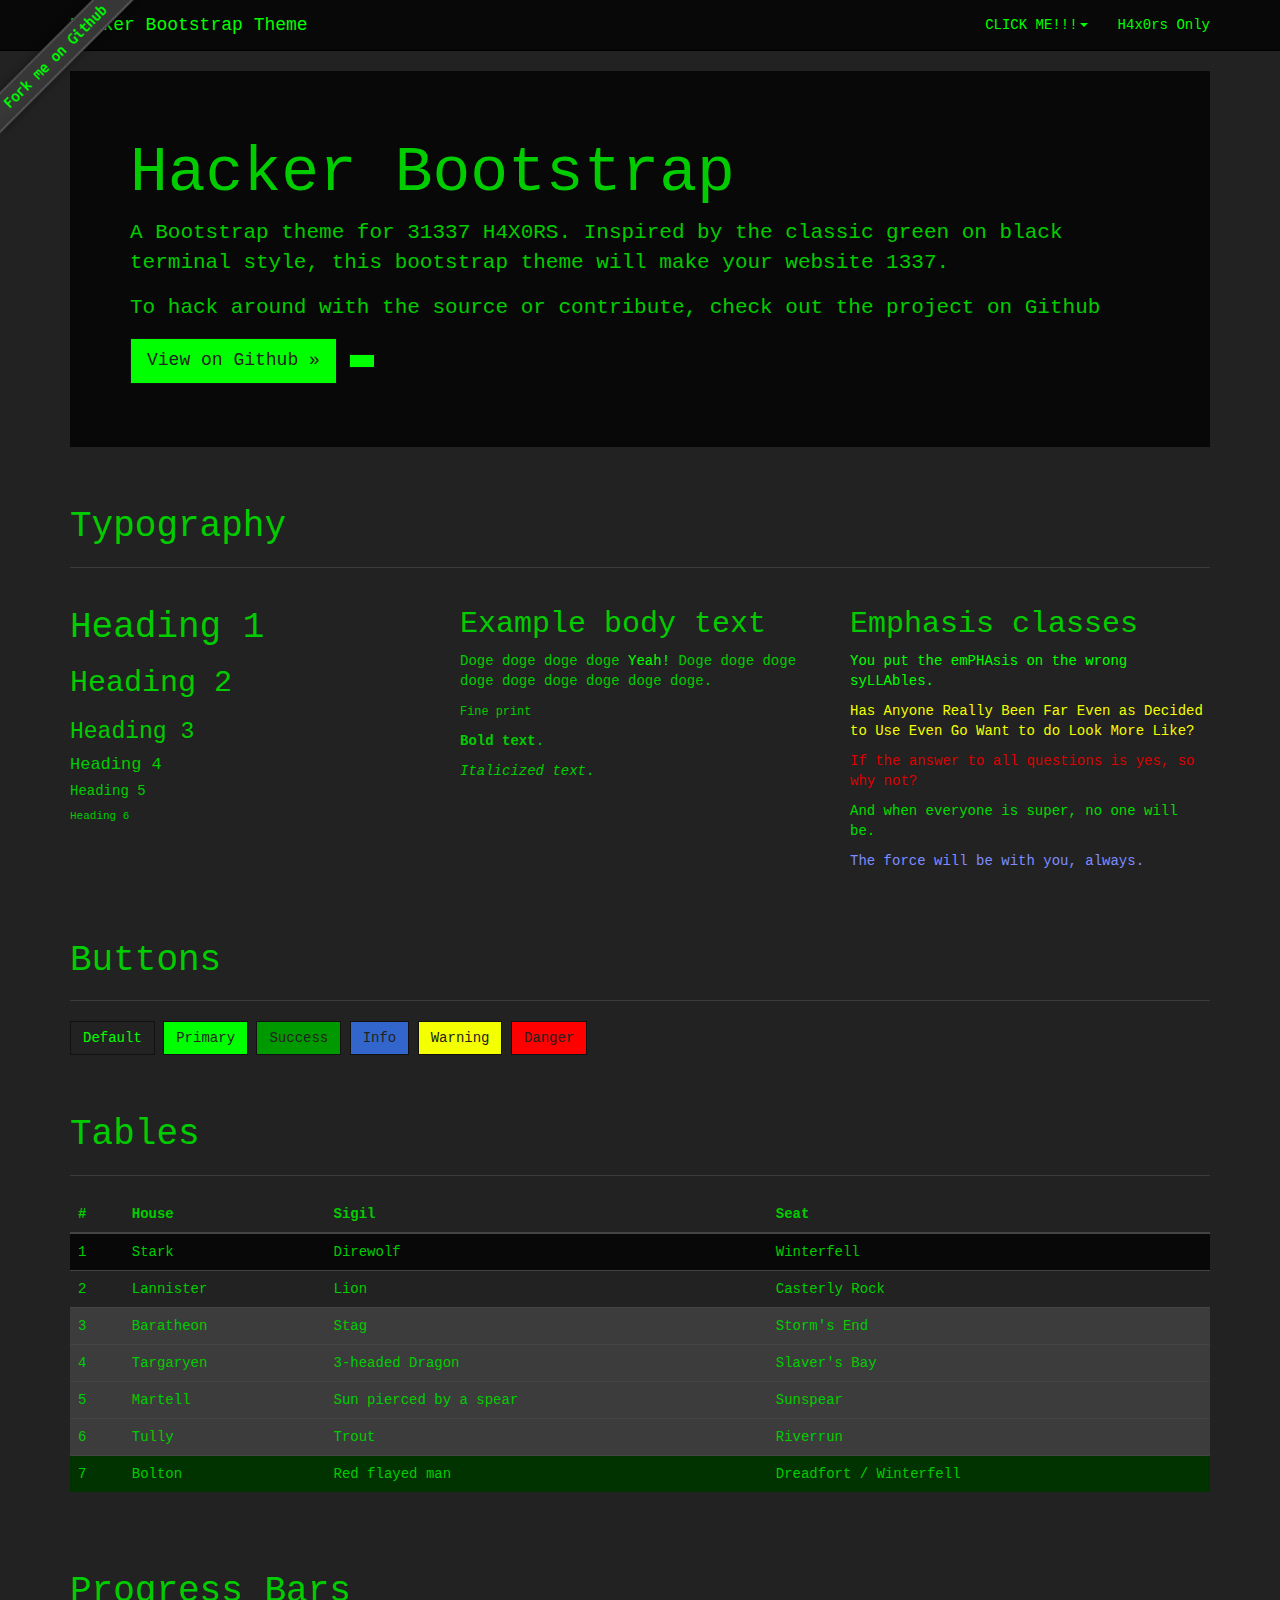
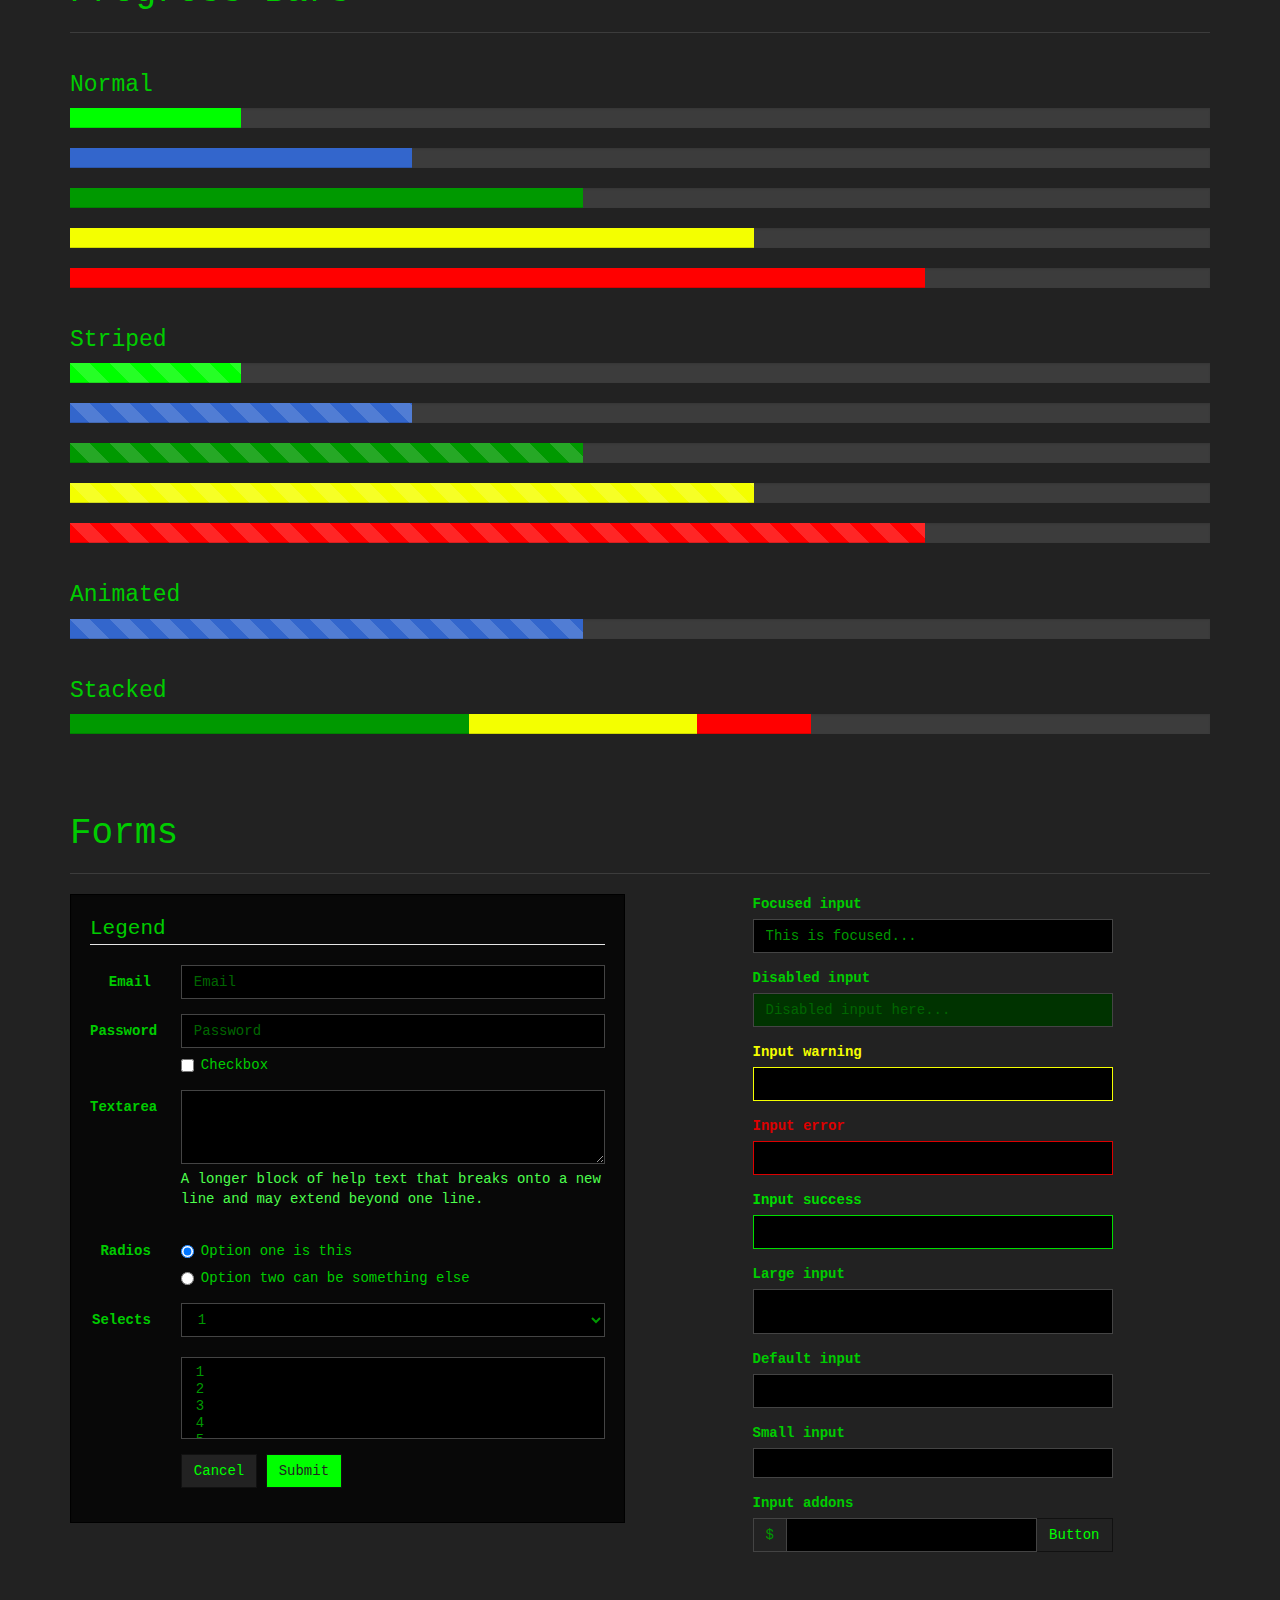
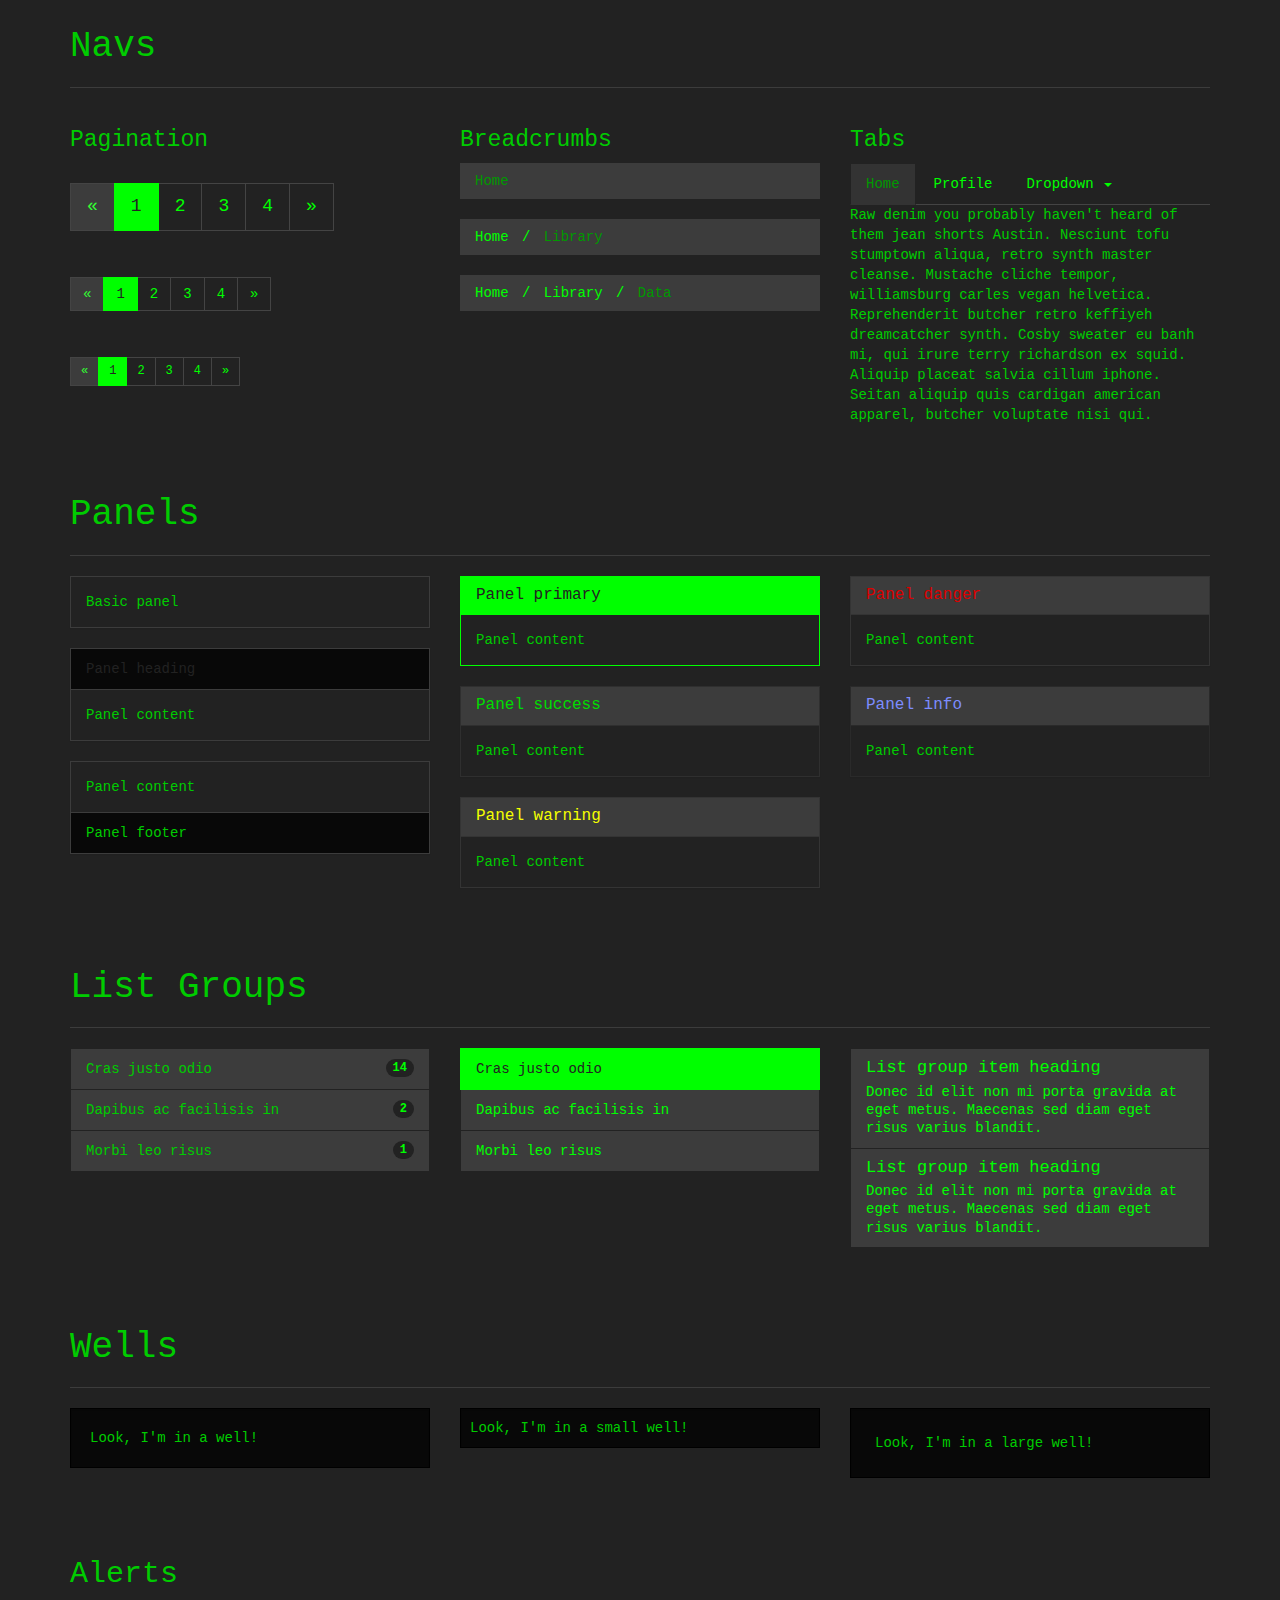
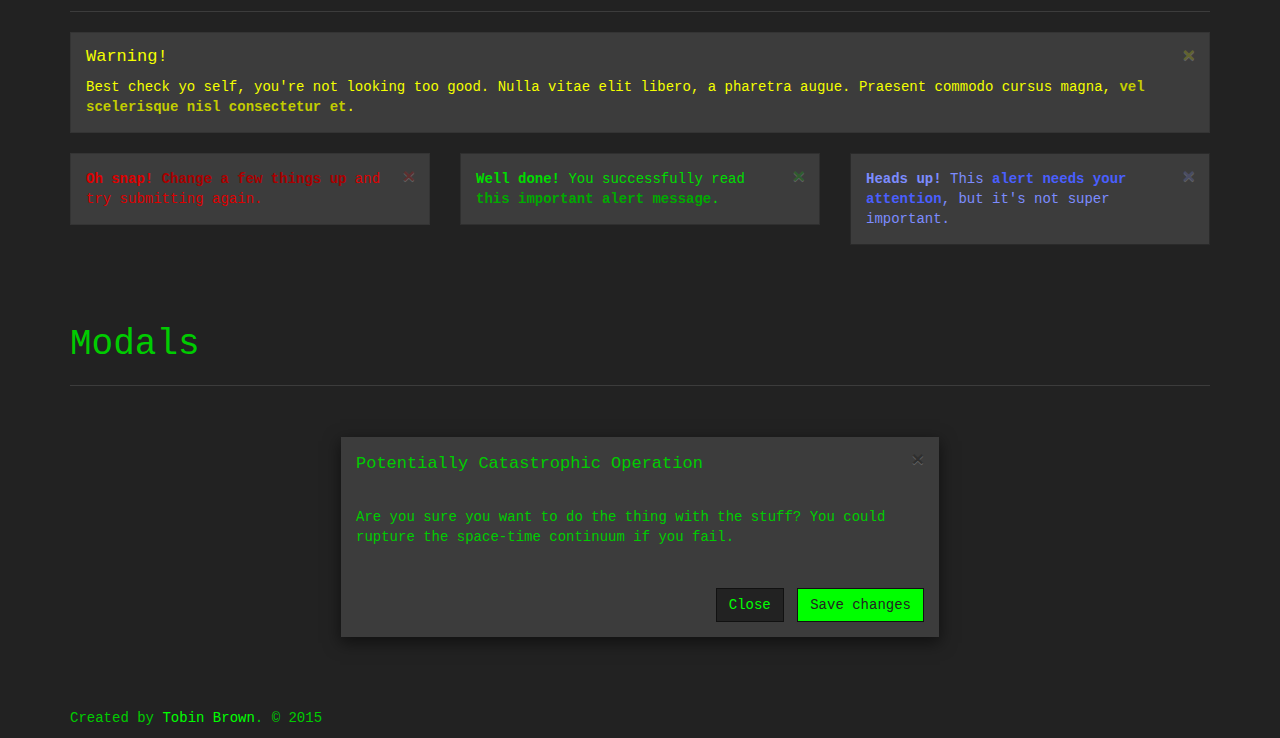
==== commit 54d2b286: "change default theme to 90's retro hacker" ====
--- a/index.html
+++ b/index.html
@@ -1,42 +1,682 @@
 <!DOCTYPE html>
-<html lang="en" class="no-js">
-	<head>
-		<meta charset="UTF-8" />
-		<meta http-equiv="X-UA-Compatible" content="IE=edge"> 
-		<meta name="viewport" content="width=device-width, initial-scale=1"> 
-		<title>Four Boxes Slideshow | Demo 1</title>
-		<meta name="description" content="Four Boxes Slideshow: Recreating the background image slideshow seen on Atelier Serge Thoroval's website" />
-		<meta name="keywords" content="background slideshow, boxes, background image, four panels, css, tutorial" />
-		<meta name="author" content="Codrops" />
-		<link rel="shortcut icon" href="../favicon.ico">
-		<link href='http://fonts.googleapis.com/css?family=Raleway:200,400,600' rel='stylesheet' type='text/css'>
-		<link rel="stylesheet" type="text/css" href="css/normalize.css" />
-		<link rel="stylesheet" type="text/css" href="css/demo.css" />
-		<link rel="stylesheet" type="text/css" href="css/component.css" />
-		<script src="js/modernizr.custom.js"></script>
-	</head>
-	<body>
-		<div class="container">
-			<!-- Top Navigation -->
-			<div class="codrops-top clearfix">
-			</div>
-			<div id="boxgallery" class="boxgallery" data-effect="effect-1">
-				<div class="panel"><img src="img/1.jpg" alt="Image 1"/></div>
-				<div class="panel"><img src="img/2.jpg" alt="Image 2"/></div>
-				<div class="panel"><img src="img/3.jpg" alt="Image 3"/></div>
-				<div class="panel"><img src="img/4.jpg" alt="Image 4"/></div>
-			</div>
-			<header class="codrops-header">
-				<h1>Four Boxes Slideshow updated 2014 by the number 42<span>Recreating the background image slideshow seen on <a href="http://www.atelier-serge-thoraval.com/en/">Atelier Serge Thoroval's website</a></span></h1>
-				<nav class="codrops-demos">
-					<p>Try it out !</p>
-				</nav>
-			</header>
-		</div><!-- /container -->
-		<script src="js/classie.js"></script>
-		<script src="js/boxesFx.js"></script>
-		<script>
-			new BoxesFx( document.getElementById( 'boxgallery' ) );
-		</script>
-	</body>
+<html>
+<head>
+    <meta charset="utf-8">
+    <meta http-equiv="X-UA-Compatible" content="IE=edge">
+    <meta name="viewport" content="width=device-width, initial-scale=1">
+
+    <title>Hacker Bootstrap Theme</title>
+    <link href="css/hacker.css" rel="stylesheet">
+
+    <style>
+    .tall-row {
+        margin-top: 40px;
+    }
+    .modal {
+        position: relative;
+        top: auto;
+        right: auto;
+        left: auto;
+        bottom: auto;
+        z-index: 1;
+        display: block;
+    }
+    </style>
+</head>
+
+<body>
+
+    <a href="https://github.com/brobin/hacker-bootstrap"><img style="position: absolute; top: 0; left: 0; border: 0;z-index:1001;" src="img/fork.png" alt="Fork me on GitHub"></a>
+
+    <nav class="navbar navbar-default navbar-static-top">
+        <div class="container">
+            <div class="navbar-header">
+                <button type="button" class="navbar-toggle collapsed" data-toggle="collapse" data-target="#navbar" aria-expanded="false" aria-controls="navbar">
+                    <span class="sr-only">Toggle navigation</span>
+                    <span class="icon-bar"></span>
+                    <span class="icon-bar"></span>
+                    <span class="icon-bar"></span>
+                </button>
+                <a class="navbar-brand" href="#">Hacker Bootstrap Theme</a>
+            </div>
+            <div id="navbar" class="navbar-collapse collapse">
+                <ul class="nav navbar-nav navbar-right">
+                    <li class="dropdown">
+                        <a href="#" class="dropdown-toggle" data-toggle="dropdown" role="button" aria-expanded="false">CLICK ME!!!<span class="caret"></span> </a>
+                        <ul class="dropdown-menu" role="menu">
+                            <li><a href="#">Ooh a link</a></li>
+                            <li><a href="#">Two links?! Oh boy</a></li>
+                            <li><a href="#">Now you're being ridiculous</a></li>
+                            <li class="divider"></li>
+                            <li class="dropdown-header">Much Wow</li>
+                            <li><a href="#">So link</a></li>
+                            <li><a href="#">Many internet</a></li>
+                        </ul>
+                    </li>
+                    <li>
+                        <a href="//reddit.com/r/itsaunixsystem" target="_blank">H4x0rs Only</a>
+                    </li>
+                </ul>
+            </div>
+        </div>
+    </nav>
+
+
+    <div class="container">
+
+        <!-- Jumbotron -->
+        <div class="jumbotron">
+            <h1>Hacker Bootstrap</h1>
+            <p>A Bootstrap theme for 31337 H4X0RS. Inspired by the classic green on black terminal style, this bootstrap theme will make your website 1337.</p>
+            <p>To hack around with the source or contribute, check out the project on Github</p>
+            <p>
+                <a class="btn btn-lg btn-primary" href="//github.com/brobin/hacker-bootstrap/" role="button">View on Github »</a>
+                <a class="btn btn-primary" href="//github.com/brobin/hacker-bootstrap/" id="stars"></a>
+            </p>
+        </div>
+
+        <!-- Typography -->
+        <div class="row tall-row">
+            <div class="col-lg-12">
+                <h1>Typography</h1>
+                <hr>
+            </div>
+        </div>
+        <div class="row">
+            <div class="col-md-4">
+                <h1>Heading 1</h1>
+                <h2>Heading 2</h2>
+                <h3>Heading 3</h3>
+                <h4>Heading 4</h4>
+                <h5>Heading 5</h5>
+                <h6>Heading 6</h6>
+            </div>
+            <div class="col-md-4">
+                <h2>Example body text</h2>
+                <p>Doge doge doge doge <a href="#">Yeah!</a> Doge doge doge doge doge doge doge doge doge.</p>
+                <p><small>Fine print</small></p>
+                <p><strong>Bold text</strong>.</p>
+                <p><em>Italicized text</em>.</p>
+            </div>
+            <div class="col-md-4">
+                <h2>Emphasis classes</h2>
+                <p class="text-primary">You put the emPHAsis on the wrong syLLAbles.</p>
+                <p class="text-warning">Has Anyone Really Been Far Even as Decided to Use Even Go Want to do Look More Like?</p>
+                <p class="text-danger">If the answer to all questions is yes, so why not?</p>
+                <p class="text-success">And when everyone is super, no one will be.</p>
+                <p class="text-info">The force will be with you, always.</p>
+            </div>
+        </div>
+
+        <!-- Buttons -->
+        <div class="row tall-row">
+            <div class="col-lg-12">
+                <h1>Buttons</h1>
+                <hr>
+            </div>
+        </div>
+        <div class="row">
+            <div class="col-sm-6">
+                <a href="#" class="btn btn-default">Default</a>
+                <a href="#" class="btn btn-primary">Primary</a>
+                <a href="#" class="btn btn-success">Success</a>
+                <a href="#" class="btn btn-info">Info</a>
+                <a href="#" class="btn btn-warning">Warning</a>
+                <a href="#" class="btn btn-danger">Danger</a>
+            </div>
+            <div class="col-sm-6">
+            </div>
+        </div>
+
+        <!-- Tables -->
+        <div class="row tall-row">
+            <div class="col-lg-12">
+                <h1>Tables</h1>
+                <hr>
+            </div>
+        </div>
+        <div class="row">
+            <div class="col-lg-12">
+                <table class="table table-striped table-hover ">
+                    <thead>
+                        <tr>
+                            <th>#</th>
+                            <th>House</th>
+                            <th>Sigil</th>
+                            <th>Seat</th>
+                        </tr>
+                    </thead>
+                    <tbody>
+                        <tr>
+                            <td>1</td>
+                            <td>Stark</td>
+                            <td>Direwolf</td>
+                            <td>Winterfell</td>
+                        </tr>
+                        <tr>
+                            <td>2</td>
+                            <td>Lannister</td>
+                            <td>Lion</td>
+                            <td>Casterly Rock</td>
+                        </tr>
+                        <tr class="info">
+                            <td>3</td>
+                            <td>Baratheon</td>
+                            <td>Stag</td>
+                            <td>Storm's End</td>
+                        </tr>
+                        <tr class="success">
+                            <td>4</td>
+                            <td>Targaryen</td>
+                            <td>3-headed Dragon</td>
+                            <td>Slaver's Bay</td>
+                        </tr>
+                        <tr class="danger">
+                            <td>5</td>
+                            <td>Martell</td>
+                            <td>Sun pierced by a spear</td>
+                            <td>Sunspear</td>
+                        </tr>
+                        <tr class="warning">
+                            <td>6</td>
+                            <td>Tully</td>
+                            <td>Trout</td>
+                            <td>Riverrun</td>
+                        </tr>
+                        <tr class="active">
+                            <td>7</td>
+                            <td>Bolton</td>
+                            <td>Red flayed man</td>
+                            <td>Dreadfort / Winterfell</td>
+                        </tr>
+                    </tbody>
+                </table> 
+            </div>
+        </div>
+
+        <!-- Progress Bars -->
+        <div class="row tall-row">
+            <div class="col-lg-12">
+                <h1>Progress Bars</h1>
+                <hr>
+            </div>
+        </div>
+        <div class="row">
+            <div class="col-lg-12">
+                <h3>Normal</h3>
+                <div class="progress">
+                    <div class="progress-bar" style="width: 15%"></div>
+                </div>
+                <div class="progress">
+                    <div class="progress-bar progress-bar-info" style="width: 30%"></div>
+                </div>
+                <div class="progress">
+                    <div class="progress-bar progress-bar-success" style="width: 45%"></div>
+                </div>
+                <div class="progress">
+                    <div class="progress-bar progress-bar-warning" style="width: 60%"></div>
+                </div>
+                <div class="progress">
+                    <div class="progress-bar progress-bar-danger" style="width: 75%"></div>
+                </div>
+            </div>
+            <div class="col-lg-12">
+                <h3>Striped</h3>
+                <div class="progress progress-striped">
+                    <div class="progress-bar" style="width: 15%"></div>
+                </div>
+                <div class="progress progress-striped">
+                    <div class="progress-bar progress-bar-info" style="width: 30%"></div>
+                </div>
+                <div class="progress progress-striped">
+                    <div class="progress-bar progress-bar-success" style="width: 45%"></div>
+                </div>
+                <div class="progress progress-striped">
+                    <div class="progress-bar progress-bar-warning" style="width: 60%"></div>
+                </div>
+                <div class="progress progress-striped">
+                    <div class="progress-bar progress-bar-danger" style="width: 75%"></div>
+                </div>
+            </div>
+            <div class="col-lg-12">
+                <h3>Animated</h3>
+                <div class="progress progress-striped active">
+                    <div class="progress-bar  progress-bar-info" style="width: 45%"></div>
+                </div>
+            </div>
+            <div class="col-lg-12">
+                <h3>Stacked</h3>
+                <div class="progress">
+                    <div class="progress-bar progress-bar-success" style="width: 35%"></div>
+                    <div class="progress-bar progress-bar-warning" style="width: 20%"></div>
+                    <div class="progress-bar progress-bar-danger" style="width: 10%"></div>
+                </div>
+            </div>
+        </div>
+
+        <!-- Forms -->
+        <div class="row tall-row">
+            <div class="col-lg-12">
+                <h1>Forms</h1>
+                <hr>
+            </div>
+        </div>
+        <div class="row">
+            <div class="col-lg-6">
+                <div class="well">
+                    <form class="form-horizontal">
+                        <fieldset>
+                            <legend>Legend</legend>
+                            <div class="form-group">
+                                <label for="inputEmail" class="col-lg-2 control-label">Email</label>
+                                <div class="col-lg-10">
+                                    <input class="form-control" id="inputEmail" placeholder="Email" type="text">
+                                </div>
+                            </div>
+                            <div class="form-group">
+                                <label for="inputPassword" class="col-lg-2 control-label">Password</label>
+                                <div class="col-lg-10">
+                                    <input class="form-control" id="inputPassword" placeholder="Password" type="password">
+                                    <div class="checkbox">
+                                        <label>
+                                            <input type="checkbox"> Checkbox
+                                        </label>
+                                    </div>
+                                </div>
+                            </div>
+                            <div class="form-group">
+                                <label for="textArea" class="col-lg-2 control-label">Textarea</label>
+                                <div class="col-lg-10">
+                                    <textarea class="form-control" rows="3" id="textArea"></textarea>
+                                    <span class="help-block">A longer block of help text that breaks onto a new line and may extend beyond one line.</span>
+                                </div>
+                            </div>
+                            <div class="form-group">
+                                <label class="col-lg-2 control-label">Radios</label>
+                                <div class="col-lg-10">
+                                    <div class="radio">
+                                        <label>
+                                            <input name="optionsRadios" id="optionsRadios1" value="option1" checked="" type="radio">
+                                            Option one is this
+                                        </label>
+                                    </div>
+                                    <div class="radio">
+                                        <label>
+                                            <input name="optionsRadios" id="optionsRadios2" value="option2" type="radio">
+                                            Option two can be something else
+                                        </label>
+                                    </div>
+                                </div>
+                            </div>
+                            <div class="form-group">
+                                <label for="select" class="col-lg-2 control-label">Selects</label>
+                                <div class="col-lg-10">
+                                    <select class="form-control" id="select">
+                                        <option>1</option>
+                                        <option>2</option>
+                                        <option>3</option>
+                                        <option>4</option>
+                                        <option>5</option>
+                                    </select>
+                                    <br>
+                                    <select multiple="" class="form-control">
+                                        <option>1</option>
+                                        <option>2</option>
+                                        <option>3</option>
+                                        <option>4</option>
+                                        <option>5</option>
+                                    </select>
+                                </div>
+                            </div>
+                            <div class="form-group">
+                                <div class="col-lg-10 col-lg-offset-2">
+                                    <button type="reset" class="btn btn-default">Cancel</button>
+                                    <button type="submit" class="btn btn-primary">Submit</button>
+                                </div>
+                            </div>
+                        </fieldset>
+                    </form>
+                </div>
+            </div>
+            <div class="col-lg-4 col-lg-offset-1">
+                <form class="bs-component">
+                    <div class="form-group">
+                        <label class="control-label" for="focusedInput">Focused input</label>
+                        <input class="form-control" id="focusedInput" value="This is focused..." type="text">
+                    </div>
+                    <div class="form-group">
+                        <label class="control-label" for="disabledInput">Disabled input</label>
+                        <input class="form-control" id="disabledInput" placeholder="Disabled input here..." disabled="" type="text">
+                    </div>
+                    <div class="form-group has-warning">
+                        <label class="control-label" for="inputWarning">Input warning</label>
+                        <input class="form-control" id="inputWarning" type="text">
+                    </div>
+                    <div class="form-group has-error">
+                        <label class="control-label" for="inputError">Input error</label>
+                        <input class="form-control" id="inputError" type="text">
+                    </div>
+                    <div class="form-group has-success">
+                        <label class="control-label" for="inputSuccess">Input success</label>
+                        <input class="form-control" id="inputSuccess" type="text">
+                    </div>
+                    <div class="form-group">
+                        <label class="control-label" for="inputLarge">Large input</label>
+                        <input class="form-control input-lg" id="inputLarge" type="text">
+                    </div>
+                    <div class="form-group">
+                        <label class="control-label" for="inputDefault">Default input</label>
+                        <input class="form-control" id="inputDefault" type="text">
+                    </div>
+                    <div class="form-group">
+                        <label class="control-label" for="inputSmall">Small input</label>
+                        <input class="form-control input-sm" id="inputSmall" type="text">
+                    </div>
+                    <div class="form-group">
+                        <label class="control-label">Input addons</label>
+                        <div class="input-group">
+                            <span class="input-group-addon">$</span>
+                            <input class="form-control" type="text">
+                            <span class="input-group-btn">
+                                <button class="btn btn-default" type="button">Button</button>
+                            </span>
+                        </div>
+                    </div>
+                </form>
+            </div>
+        </div>
+
+        <!-- Navs -->
+        <div class="row tall-row">
+            <div class="col-lg-12">
+                <h1>Navs</h1>
+                <hr>
+            </div>
+        </div>
+        <div class="row">
+            <div class="col-md-4">
+                <h3>Pagination</h3>
+                <ul class="pagination pagination-lg">
+                    <li class="disabled"><a href="#">«</a></li>
+                    <li class="active"><a href="#">1</a></li>
+                    <li><a href="#">2</a></li>
+                    <li><a href="#">3</a></li>
+                    <li><a href="#">4</a></li>
+                    <li><a href="#">»</a></li>
+                </ul>
+                <ul class="pagination">
+                    <li class="disabled"><a href="#">«</a></li>
+                    <li class="active"><a href="#">1</a></li>
+                    <li><a href="#">2</a></li>
+                    <li><a href="#">3</a></li>
+                    <li><a href="#">4</a></li>
+                    <li><a href="#">»</a></li>
+                </ul>
+                <ul class="pagination pagination-sm">
+                    <li class="disabled"><a href="#">«</a></li>
+                    <li class="active"><a href="#">1</a></li>
+                    <li><a href="#">2</a></li>
+                    <li><a href="#">3</a></li>
+                    <li><a href="#">4</a></li>
+                    <li><a href="#">»</a></li>
+                </ul>
+            </div>
+            <div class="col-md-4">
+                <h3>Breadcrumbs</h3>
+                <div class="bs-component">
+                    <ul class="breadcrumb">
+                        <li class="active">Home</li>
+                    </ul>
+                    <ul class="breadcrumb">
+                        <li><a href="#">Home</a></li>
+                        <li class="active">Library</li>
+                    </ul>
+                    <ul class="breadcrumb">
+                        <li><a href="#">Home</a></li>
+                        <li><a href="#">Library</a></li>
+                        <li class="active">Data</li>
+                    </ul>
+                </div>
+            </div>
+            <div class="col-md-4">
+                <h3>Tabs</h3>
+                <ul class="nav nav-tabs">
+                    <li class="active"><a aria-expanded="true" href="#home" data-toggle="tab">Home</a></li>
+                    <li class=""><a aria-expanded="false" href="#profile" data-toggle="tab">Profile</a></li>
+                    <li class="dropdown">
+                        <a aria-expanded="false" class="dropdown-toggle" data-toggle="dropdown" href="#">Dropdown <span class="caret"></span>
+                        </a>
+                        <ul class="dropdown-menu">
+                            <li><a href="#dropdown1" data-toggle="tab">Bacon</a></li>
+                            <li class="divider"></li>
+                            <li><a href="#dropdown2" data-toggle="tab">Zen of Python</a></li>
+                        </ul>
+                    </li>
+                </ul>
+                <div id="myTabContent" class="tab-content">
+                    <div class="tab-pane fade active in" id="home">
+                        <p>Raw denim you probably haven't heard of them jean shorts Austin. Nesciunt tofu stumptown aliqua, retro synth master cleanse. Mustache cliche tempor, williamsburg carles vegan helvetica. Reprehenderit butcher retro keffiyeh dreamcatcher synth. Cosby sweater eu banh mi, qui irure terry richardson ex squid. Aliquip placeat salvia cillum iphone. Seitan aliquip quis cardigan american apparel, butcher voluptate nisi qui.</p>
+                    </div>
+                    <div class="tab-pane fade" id="profile">
+                        <p>Food truck fixie locavore, accusamus mcsweeney's marfa nulla single-origin coffee squid. Exercitation +1 labore velit, blog sartorial PBR leggings next level wes anderson artisan four loko farm-to-table craft beer twee. Qui photo booth letterpress, commodo enim craft beer mlkshk aliquip jean shorts ullamco ad vinyl cillum PBR. Homo nostrud organic, assumenda labore aesthetic magna delectus mollit.</p>
+                    </div>
+                    <div class="tab-pane fade" id="dropdown1">
+                        <p>Bacon ipsum dolor amet kielbasa bacon swine boudin brisket hamburger bresaola chicken filet mignon fatback leberkas beef ribs salami. Leberkas rump ball tip landjaeger bresaola salami drumstick sausage pork loin picanha pork chop. Sausage short loin swine pork filet mignon pork belly landjaeger cupim, frankfurter corned beef venison drumstick. Filet mignon rump picanha drumstick shank ball tip doner frankfurter shoulder. Meatloaf tri-tip porchetta tail, fatback boudin rump strip steak doner cow jerky pork loin turkey cupim. Cupim prosciutto sausage kevin pork loin, beef ribs chuck tail salami rump meatloaf shank. Pork belly fatback chuck, alcatra short ribs kevin landjaeger drumstick pig tongue jowl.</p>
+                    </div>
+                    <div class="tab-pane fade" id="dropdown2">
+                        <p>Beautiful is better than ugly. Explicit is better than implicit. Simple is better than complex. Complex is better than complicated. Flat is better than nested. Sparse is better than dense. Readability counts. Special cases aren't special enough to break the rules. Although practicality beats purity. Errors should never pass silently. Unless explicitly silenced. In the face of ambiguity, refuse the temptation to guess. There should be one-- and preferably only one --obvious way to do it. Although that way may not be obvious at first unless you're Dutch. Now is better than never. Although never is often better than *right* now. If the implementation is hard to explain, it's a bad idea. If the implementation is easy to explain, it may be a good idea. Namespaces are one honking great idea -- let's do more of those!</p>
+                    </div>
+                </div>
+            </div>
+        </div>
+
+        <!-- Panels -->
+        <div class="row tall-row">
+            <div class="col-lg-12">
+                <h1>Panels</h1>
+                <hr>
+            </div>
+        </div>
+        <div class="row">
+            <div class="col-md-4">
+                <div class="panel panel-default">
+                    <div class="panel-body">Basic panel</div>
+                </div>
+
+                <div class="panel panel-default">
+                    <div class="panel-heading">Panel heading</div>
+                    <div class="panel-body">Panel content</div>
+                </div>
+
+                <div class="panel panel-default">
+                    <div class="panel-body">Panel content</div>
+                    <div class="panel-footer">Panel footer</div>
+                </div>
+            </div>
+            <div class="col-md-4">
+                <div class="panel panel-primary">
+                    <div class="panel-heading"><h3 class="panel-title">Panel primary</h3></div>
+                    <div class="panel-body">Panel content</div>
+                </div>
+
+                <div class="panel panel-success">
+                    <div class="panel-heading"><h3 class="panel-title">Panel success</h3></div>
+                    <div class="panel-body">Panel content</div>
+                </div>
+
+                <div class="panel panel-warning">
+                    <div class="panel-heading"><h3 class="panel-title">Panel warning</h3></div>
+                    <div class="panel-body">Panel content</div>
+                </div>
+            </div>
+            <div class="col-md-4">
+                <div class="panel panel-danger">
+                    <div class="panel-heading"><h3 class="panel-title">Panel danger</h3></div>
+                    <div class="panel-body">Panel content</div>
+                </div>
+                <div class="panel panel-info">
+                    <div class="panel-heading"><h3 class="panel-title">Panel info</h3></div>
+                    <div class="panel-body">Panel content</div>
+                </div>
+            </div>
+        </div>
+
+        <!-- List Groups -->
+        <div class="row tall-row">
+            <div class="col-lg-12">
+                <h1>List Groups</h1>
+                <hr>
+            </div>
+        </div>
+        <div class="row">
+            <div class="col-lg-4">
+                <ul class="list-group">
+                    <li class="list-group-item">
+                        <span class="badge">14</span>
+                        Cras justo odio
+                    </li>
+                    <li class="list-group-item">
+                        <span class="badge">2</span>
+                        Dapibus ac facilisis in
+                    </li>
+                    <li class="list-group-item">
+                        <span class="badge">1</span>
+                        Morbi leo risus
+                    </li>
+                </ul>
+            </div>
+            <div class="col-lg-4">
+                <div class="list-group">
+                    <a href="#" class="list-group-item active">Cras justo odio</a>
+                    <a href="#" class="list-group-item">Dapibus ac facilisis in</a>
+                    <a href="#" class="list-group-item">Morbi leo risus</a>
+                </div>
+            </div>
+            <div class="col-lg-4">
+                <div class="list-group">
+                    <a href="#" class="list-group-item">
+                        <h4 class="list-group-item-heading">List group item heading</h4>
+                        <p class="list-group-item-text">Donec id elit non mi porta gravida at eget metus. Maecenas sed diam eget risus varius blandit.</p>
+                    </a>
+                    <a href="#" class="list-group-item">
+                        <h4 class="list-group-item-heading">List group item heading</h4>
+                        <p class="list-group-item-text">Donec id elit non mi porta gravida at eget metus. Maecenas sed diam eget risus varius blandit.</p>
+                    </a>
+                </div>
+            </div>
+        </div>
+
+        <!-- Wells -->
+        <div class="row tall-row">
+            <div class="col-lg-12">
+                <h1>Wells</h1>
+                <hr>
+            </div>
+        </div>
+        <div class="row">
+            <div class="col-md-4">
+                <div class="well">
+                    Look, I'm in a well!
+                </div>
+            </div>
+            <div class="col-md-4">
+                <div class="well well-sm">
+                    Look, I'm in a small well!
+                </div>
+            </div>
+            <div class="col-md-4">
+                <div class="well well-lg">
+                    Look, I'm in a large well!
+                </div>
+            </div>
+        </div>
+
+        <!-- Alerts -->
+        <div class="row tall-row">
+            <div class="col-lg-12">
+                <h2>Alerts</h2>
+                <hr>
+            </div>
+        </div>
+        <div class="row">
+            <div class="col-lg-12">
+                <div class="alert alert-dismissible alert-warning">
+                    <button type="button" class="close">×</button>
+                    <h4>Warning!</h4>
+                    <p>Best check yo self, you're not looking too good. Nulla vitae elit libero, a pharetra augue. Praesent commodo cursus magna, <a href="#" class="alert-link">vel scelerisque nisl consectetur et</a>.</p>
+                </div>
+                <div class="row">
+                    <div class="col-lg-4">
+                        <div class="alert alert-dismissible alert-danger">
+                            <button type="button" class="close">×</button>
+                            <strong>Oh snap!</strong> <a href="#" class="alert-link">Change a few things up</a> and try submitting again.
+                        </div>
+                    </div>
+                    <div class="col-lg-4">
+                        <div class="alert alert-dismissible alert-success">
+                            <button type="button" class="close">×</button>
+                            <strong>Well done!</strong> You successfully read <a href="#" class="alert-link">this important alert message</a>.
+                        </div>
+                    </div>
+                    <div class="col-lg-4">
+                        <div class="alert alert-dismissible alert-info">
+                            <button type="button" class="close">×</button>
+                            <strong>Heads up!</strong> This <a href="#" class="alert-link">alert needs your attention</a>, but it's not super important.
+                        </div>
+                    </div>
+                </div>
+            </div>
+        </div>
+
+        <!-- Dialogs -->
+        <div class="row tall-row">
+            <div class="col-lg-12">
+                <h1>Modals</h1>
+                <hr>
+            </div>
+        </div>
+        <div class="row">
+            <div class="col-md-12">
+                <div class="modal">
+                    <div class="modal-dialog">
+                        <div class="modal-content">
+                            <div class="modal-header">
+                                <button type="button" class="close" data-dismiss="modal" aria-hidden="true">×</button>
+                                <h4 class="modal-title">Potentially Catastrophic Operation</h4>
+                            </div>
+                            <div class="modal-body">
+                                <p>Are you sure you want to do the thing with the stuff? You could rupture the space-time continuum if you fail.</p>
+                            </div>
+                            <div class="modal-footer">
+                                <button type="button" class="btn btn-default" data-dismiss="modal">Close</button>
+                                <button type="button" class="btn btn-primary">Save changes  </button>
+                            </div>
+                        </div>
+                    </div>
+                </div>
+            </div>
+        </div>
+
+        <div class="row tall-row">
+            <div class="col-md-12">
+                <p>Created by <a href="//brobin.me">Tobin Brown</a>. &copy; 2015</p>
+            </div>
+        </div>
+
+    </div>
+
+    <script src="https://ajax.googleapis.com/ajax/libs/jquery/1.11.2/jquery.min.js"></script>
+    <script src="//maxcdn.bootstrapcdn.com/bootstrap/3.3.4/js/bootstrap.min.js"></script>
+
+    <!-- Github stars script -->
+    <script>
+    $(document).ready(function(){
+        $.getJSON("https://api.github.com/repos/brobin/hacker-bootstrap", function(data){
+            var stars = data['stargazers_count'];
+            $("#stars").text(stars + " stars");
+        });
+    });
+    </script>
+
+</body>
 </html>
--- a/css/hacker.css
+++ b/css/hacker.css
@@ -0,0 +1,965 @@
+
+html{font-family:sans-serif;-ms-text-size-adjust:100%;-webkit-text-size-adjust:100%}
+body{margin:0}
+article,aside,details,figcaption,figure,footer,header,hgroup,main,menu,nav,section,summary{display:block}
+audio,canvas,progress,video{display:inline-block;vertical-align:baseline}
+audio:not([controls]){display:none;height:0}
+[hidden],template{display:none}
+a{background-color:transparent}
+a:active,a:hover{outline:0}
+abbr[title]{border-bottom:1px dotted}
+b,strong{font-weight:bold}
+dfn{font-style:italic}
+h1{font-size:2em;margin:.67em 0}
+mark{background:#ff0;color:#000}
+small{font-size:80%}
+sub,sup{font-size:75%;line-height:0;position:relative;vertical-align:baseline}
+sup{top:-0.5em}
+sub{bottom:-0.25em}
+img{border:0}
+svg:not(:root){overflow:hidden}
+figure{margin:1em 40px}
+hr{-moz-box-sizing:content-box;box-sizing:content-box;height:0}
+pre{overflow:auto}
+code,kbd,pre,samp{font-family:monospace,monospace;font-size:1em}
+button,input,optgroup,select,textarea{color:inherit;font:inherit;margin:0}
+button{overflow:visible}
+button,select{text-transform:none}
+button,html input[type="button"],input[type="reset"],input[type="submit"]{-webkit-appearance:button;cursor:pointer}
+button[disabled],html input[disabled]{cursor:default}
+button::-moz-focus-inner,input::-moz-focus-inner{border:0;padding:0}
+input{line-height:normal}
+input[type="checkbox"],input[type="radio"]{box-sizing:border-box;padding:0}
+input[type="number"]::-webkit-inner-spin-button,input[type="number"]::-webkit-outer-spin-button{height:auto}
+input[type="search"]{-webkit-appearance:textfield;-moz-box-sizing:content-box;-webkit-box-sizing:content-box;box-sizing:content-box}
+input[type="search"]::-webkit-search-cancel-button,input[type="search"]::-webkit-search-decoration{-webkit-appearance:none}
+fieldset{border:1px solid #c0c0c0;margin:0 2px;padding:.35em .625em .75em}
+legend{border:0;padding:0}
+textarea{overflow:auto}
+optgroup{font-weight:bold}
+table{border-collapse:collapse;border-spacing:0}
+td,th{padding:0}
+@media print{*,*:before,*:after{background:transparent !important;color:#000 !important;box-shadow:none !important;text-shadow:none !important} a,a:visited{text-decoration:underline} a[href]:after{content:" (" attr(href) ")"} abbr[title]:after{content:" (" attr(title) ")"} a[href^="#"]:after,a[href^="javascript:"]:after{content:""} pre,blockquote{border:1px solid #999;page-break-inside:avoid} thead{display:table-header-group} tr,img{page-break-inside:avoid} img{max-width:100% !important} p,h2,h3{orphans:3;widows:3} h2,h3{page-break-after:avoid} select{background:#fff !important} .navbar{display:none} .btn>.caret,.dropup>.btn>.caret{border-top-color:#000 !important} .label{border:1px solid #000} .table{border-collapse:collapse !important}.table td,.table th{background-color:#fff !important} .table-bordered th,.table-bordered td{border:1px solid #ddd !important}}@font-face{font-family:'Glyphicons Halflings';src:url('../fonts/glyphicons-halflings-regular.eot');src:url('../fonts/glyphicons-halflings-regular.eot?#iefix') format('embedded-opentype'),url('../fonts/glyphicons-halflings-regular.woff2') format('woff2'),url('../fonts/glyphicons-halflings-regular.woff') format('woff'),url('../fonts/glyphicons-halflings-regular.ttf') format('truetype'),url('../fonts/glyphicons-halflings-regular.svg#glyphicons_halflingsregular') format('svg')}.glyphicon{position:relative;top:1px;display:inline-block;font-family:'Glyphicons Halflings';font-style:normal;font-weight:normal;line-height:1;-webkit-font-smoothing:antialiased;-moz-osx-font-smoothing:grayscale}
+.glyphicon-asterisk:before{content:"\2a"}
+.glyphicon-plus:before{content:"\2b"}
+.glyphicon-euro:before,.glyphicon-eur:before{content:"\20ac"}
+.glyphicon-minus:before{content:"\2212"}
+.glyphicon-cloud:before{content:"\2601"}
+.glyphicon-envelope:before{content:"\2709"}
+.glyphicon-pencil:before{content:"\270f"}
+.glyphicon-glass:before{content:"\e001"}
+.glyphicon-music:before{content:"\e002"}
+.glyphicon-search:before{content:"\e003"}
+.glyphicon-heart:before{content:"\e005"}
+.glyphicon-star:before{content:"\e006"}
+.glyphicon-star-empty:before{content:"\e007"}
+.glyphicon-user:before{content:"\e008"}
+.glyphicon-film:before{content:"\e009"}
+.glyphicon-th-large:before{content:"\e010"}
+.glyphicon-th:before{content:"\e011"}
+.glyphicon-th-list:before{content:"\e012"}
+.glyphicon-ok:before{content:"\e013"}
+.glyphicon-remove:before{content:"\e014"}
+.glyphicon-zoom-in:before{content:"\e015"}
+.glyphicon-zoom-out:before{content:"\e016"}
+.glyphicon-off:before{content:"\e017"}
+.glyphicon-signal:before{content:"\e018"}
+.glyphicon-cog:before{content:"\e019"}
+.glyphicon-trash:before{content:"\e020"}
+.glyphicon-home:before{content:"\e021"}
+.glyphicon-file:before{content:"\e022"}
+.glyphicon-time:before{content:"\e023"}
+.glyphicon-road:before{content:"\e024"}
+.glyphicon-download-alt:before{content:"\e025"}
+.glyphicon-download:before{content:"\e026"}
+.glyphicon-upload:before{content:"\e027"}
+.glyphicon-inbox:before{content:"\e028"}
+.glyphicon-play-circle:before{content:"\e029"}
+.glyphicon-repeat:before{content:"\e030"}
+.glyphicon-refresh:before{content:"\e031"}
+.glyphicon-list-alt:before{content:"\e032"}
+.glyphicon-lock:before{content:"\e033"}
+.glyphicon-flag:before{content:"\e034"}
+.glyphicon-headphones:before{content:"\e035"}
+.glyphicon-volume-off:before{content:"\e036"}
+.glyphicon-volume-down:before{content:"\e037"}
+.glyphicon-volume-up:before{content:"\e038"}
+.glyphicon-qrcode:before{content:"\e039"}
+.glyphicon-barcode:before{content:"\e040"}
+.glyphicon-tag:before{content:"\e041"}
+.glyphicon-tags:before{content:"\e042"}
+.glyphicon-book:before{content:"\e043"}
+.glyphicon-bookmark:before{content:"\e044"}
+.glyphicon-print:before{content:"\e045"}
+.glyphicon-camera:before{content:"\e046"}
+.glyphicon-font:before{content:"\e047"}
+.glyphicon-bold:before{content:"\e048"}
+.glyphicon-italic:before{content:"\e049"}
+.glyphicon-text-height:before{content:"\e050"}
+.glyphicon-text-width:before{content:"\e051"}
+.glyphicon-align-left:before{content:"\e052"}
+.glyphicon-align-center:before{content:"\e053"}
+.glyphicon-align-right:before{content:"\e054"}
+.glyphicon-align-justify:before{content:"\e055"}
+.glyphicon-list:before{content:"\e056"}
+.glyphicon-indent-left:before{content:"\e057"}
+.glyphicon-indent-right:before{content:"\e058"}
+.glyphicon-facetime-video:before{content:"\e059"}
+.glyphicon-picture:before{content:"\e060"}
+.glyphicon-map-marker:before{content:"\e062"}
+.glyphicon-adjust:before{content:"\e063"}
+.glyphicon-tint:before{content:"\e064"}
+.glyphicon-edit:before{content:"\e065"}
+.glyphicon-share:before{content:"\e066"}
+.glyphicon-check:before{content:"\e067"}
+.glyphicon-move:before{content:"\e068"}
+.glyphicon-step-backward:before{content:"\e069"}
+.glyphicon-fast-backward:before{content:"\e070"}
+.glyphicon-backward:before{content:"\e071"}
+.glyphicon-play:before{content:"\e072"}
+.glyphicon-pause:before{content:"\e073"}
+.glyphicon-stop:before{content:"\e074"}
+.glyphicon-forward:before{content:"\e075"}
+.glyphicon-fast-forward:before{content:"\e076"}
+.glyphicon-step-forward:before{content:"\e077"}
+.glyphicon-eject:before{content:"\e078"}
+.glyphicon-chevron-left:before{content:"\e079"}
+.glyphicon-chevron-right:before{content:"\e080"}
+.glyphicon-plus-sign:before{content:"\e081"}
+.glyphicon-minus-sign:before{content:"\e082"}
+.glyphicon-remove-sign:before{content:"\e083"}
+.glyphicon-ok-sign:before{content:"\e084"}
+.glyphicon-question-sign:before{content:"\e085"}
+.glyphicon-info-sign:before{content:"\e086"}
+.glyphicon-screenshot:before{content:"\e087"}
+.glyphicon-remove-circle:before{content:"\e088"}
+.glyphicon-ok-circle:before{content:"\e089"}
+.glyphicon-ban-circle:before{content:"\e090"}
+.glyphicon-arrow-left:before{content:"\e091"}
+.glyphicon-arrow-right:before{content:"\e092"}
+.glyphicon-arrow-up:before{content:"\e093"}
+.glyphicon-arrow-down:before{content:"\e094"}
+.glyphicon-share-alt:before{content:"\e095"}
+.glyphicon-resize-full:before{content:"\e096"}
+.glyphicon-resize-small:before{content:"\e097"}
+.glyphicon-exclamation-sign:before{content:"\e101"}
+.glyphicon-gift:before{content:"\e102"}
+.glyphicon-leaf:before{content:"\e103"}
+.glyphicon-fire:before{content:"\e104"}
+.glyphicon-eye-open:before{content:"\e105"}
+.glyphicon-eye-close:before{content:"\e106"}
+.glyphicon-warning-sign:before{content:"\e107"}
+.glyphicon-plane:before{content:"\e108"}
+.glyphicon-calendar:before{content:"\e109"}
+.glyphicon-random:before{content:"\e110"}
+.glyphicon-comment:before{content:"\e111"}
+.glyphicon-magnet:before{content:"\e112"}
+.glyphicon-chevron-up:before{content:"\e113"}
+.glyphicon-chevron-down:before{content:"\e114"}
+.glyphicon-retweet:before{content:"\e115"}
+.glyphicon-shopping-cart:before{content:"\e116"}
+.glyphicon-folder-close:before{content:"\e117"}
+.glyphicon-folder-open:before{content:"\e118"}
+.glyphicon-resize-vertical:before{content:"\e119"}
+.glyphicon-resize-horizontal:before{content:"\e120"}
+.glyphicon-hdd:before{content:"\e121"}
+.glyphicon-bullhorn:before{content:"\e122"}
+.glyphicon-bell:before{content:"\e123"}
+.glyphicon-certificate:before{content:"\e124"}
+.glyphicon-thumbs-up:before{content:"\e125"}
+.glyphicon-thumbs-down:before{content:"\e126"}
+.glyphicon-hand-right:before{content:"\e127"}
+.glyphicon-hand-left:before{content:"\e128"}
+.glyphicon-hand-up:before{content:"\e129"}
+.glyphicon-hand-down:before{content:"\e130"}
+.glyphicon-circle-arrow-right:before{content:"\e131"}
+.glyphicon-circle-arrow-left:before{content:"\e132"}
+.glyphicon-circle-arrow-up:before{content:"\e133"}
+.glyphicon-circle-arrow-down:before{content:"\e134"}
+.glyphicon-globe:before{content:"\e135"}
+.glyphicon-wrench:before{content:"\e136"}
+.glyphicon-tasks:before{content:"\e137"}
+.glyphicon-filter:before{content:"\e138"}
+.glyphicon-briefcase:before{content:"\e139"}
+.glyphicon-fullscreen:before{content:"\e140"}
+.glyphicon-dashboard:before{content:"\e141"}
+.glyphicon-paperclip:before{content:"\e142"}
+.glyphicon-heart-empty:before{content:"\e143"}
+.glyphicon-link:before{content:"\e144"}
+.glyphicon-phone:before{content:"\e145"}
+.glyphicon-pushpin:before{content:"\e146"}
+.glyphicon-usd:before{content:"\e148"}
+.glyphicon-gbp:before{content:"\e149"}
+.glyphicon-sort:before{content:"\e150"}
+.glyphicon-sort-by-alphabet:before{content:"\e151"}
+.glyphicon-sort-by-alphabet-alt:before{content:"\e152"}
+.glyphicon-sort-by-order:before{content:"\e153"}
+.glyphicon-sort-by-order-alt:before{content:"\e154"}
+.glyphicon-sort-by-attributes:before{content:"\e155"}
+.glyphicon-sort-by-attributes-alt:before{content:"\e156"}
+.glyphicon-unchecked:before{content:"\e157"}
+.glyphicon-expand:before{content:"\e158"}
+.glyphicon-collapse-down:before{content:"\e159"}
+.glyphicon-collapse-up:before{content:"\e160"}
+.glyphicon-log-in:before{content:"\e161"}
+.glyphicon-flash:before{content:"\e162"}
+.glyphicon-log-out:before{content:"\e163"}
+.glyphicon-new-window:before{content:"\e164"}
+.glyphicon-record:before{content:"\e165"}
+.glyphicon-save:before{content:"\e166"}
+.glyphicon-open:before{content:"\e167"}
+.glyphicon-saved:before{content:"\e168"}
+.glyphicon-import:before{content:"\e169"}
+.glyphicon-export:before{content:"\e170"}
+.glyphicon-send:before{content:"\e171"}
+.glyphicon-floppy-disk:before{content:"\e172"}
+.glyphicon-floppy-saved:before{content:"\e173"}
+.glyphicon-floppy-remove:before{content:"\e174"}
+.glyphicon-floppy-save:before{content:"\e175"}
+.glyphicon-floppy-open:before{content:"\e176"}
+.glyphicon-credit-card:before{content:"\e177"}
+.glyphicon-transfer:before{content:"\e178"}
+.glyphicon-cutlery:before{content:"\e179"}
+.glyphicon-header:before{content:"\e180"}
+.glyphicon-compressed:before{content:"\e181"}
+.glyphicon-earphone:before{content:"\e182"}
+.glyphicon-phone-alt:before{content:"\e183"}
+.glyphicon-tower:before{content:"\e184"}
+.glyphicon-stats:before{content:"\e185"}
+.glyphicon-sd-video:before{content:"\e186"}
+.glyphicon-hd-video:before{content:"\e187"}
+.glyphicon-subtitles:before{content:"\e188"}
+.glyphicon-sound-stereo:before{content:"\e189"}
+.glyphicon-sound-dolby:before{content:"\e190"}
+.glyphicon-sound-5-1:before{content:"\e191"}
+.glyphicon-sound-6-1:before{content:"\e192"}
+.glyphicon-sound-7-1:before{content:"\e193"}
+.glyphicon-copyright-mark:before{content:"\e194"}
+.glyphicon-registration-mark:before{content:"\e195"}
+.glyphicon-cloud-download:before{content:"\e197"}
+.glyphicon-cloud-upload:before{content:"\e198"}
+.glyphicon-tree-conifer:before{content:"\e199"}
+.glyphicon-tree-deciduous:before{content:"\e200"}
+.glyphicon-cd:before{content:"\e201"}
+.glyphicon-save-file:before{content:"\e202"}
+.glyphicon-open-file:before{content:"\e203"}
+.glyphicon-level-up:before{content:"\e204"}
+.glyphicon-copy:before{content:"\e205"}
+.glyphicon-paste:before{content:"\e206"}
+.glyphicon-alert:before{content:"\e209"}
+.glyphicon-equalizer:before{content:"\e210"}
+.glyphicon-king:before{content:"\e211"}
+.glyphicon-queen:before{content:"\e212"}
+.glyphicon-pawn:before{content:"\e213"}
+.glyphicon-bishop:before{content:"\e214"}
+.glyphicon-knight:before{content:"\e215"}
+.glyphicon-baby-formula:before{content:"\e216"}
+.glyphicon-tent:before{content:"\26fa"}
+.glyphicon-blackboard:before{content:"\e218"}
+.glyphicon-bed:before{content:"\e219"}
+.glyphicon-apple:before{content:"\f8ff"}
+.glyphicon-erase:before{content:"\e221"}
+.glyphicon-hourglass:before{content:"\231b"}
+.glyphicon-lamp:before{content:"\e223"}
+.glyphicon-duplicate:before{content:"\e224"}
+.glyphicon-piggy-bank:before{content:"\e225"}
+.glyphicon-scissors:before{content:"\e226"}
+.glyphicon-bitcoin:before{content:"\e227"}
+.glyphicon-btc:before{content:"\e227"}
+.glyphicon-xbt:before{content:"\e227"}
+.glyphicon-yen:before{content:"\00a5"}
+.glyphicon-jpy:before{content:"\00a5"}
+.glyphicon-ruble:before{content:"\20bd"}
+.glyphicon-rub:before{content:"\20bd"}
+.glyphicon-scale:before{content:"\e230"}
+.glyphicon-ice-lolly:before{content:"\e231"}
+.glyphicon-ice-lolly-tasted:before{content:"\e232"}
+.glyphicon-education:before{content:"\e233"}
+.glyphicon-option-horizontal:before{content:"\e234"}
+.glyphicon-option-vertical:before{content:"\e235"}
+.glyphicon-menu-hamburger:before{content:"\e236"}
+.glyphicon-modal-window:before{content:"\e237"}
+.glyphicon-oil:before{content:"\e238"}
+.glyphicon-grain:before{content:"\e239"}
+.glyphicon-sunglasses:before{content:"\e240"}
+.glyphicon-text-size:before{content:"\e241"}
+.glyphicon-text-color:before{content:"\e242"}
+.glyphicon-text-background:before{content:"\e243"}
+.glyphicon-object-align-top:before{content:"\e244"}
+.glyphicon-object-align-bottom:before{content:"\e245"}
+.glyphicon-object-align-horizontal:before{content:"\e246"}
+.glyphicon-object-align-left:before{content:"\e247"}
+.glyphicon-object-align-vertical:before{content:"\e248"}
+.glyphicon-object-align-right:before{content:"\e249"}
+.glyphicon-triangle-right:before{content:"\e250"}
+.glyphicon-triangle-left:before{content:"\e251"}
+.glyphicon-triangle-bottom:before{content:"\e252"}
+.glyphicon-triangle-top:before{content:"\e253"}
+.glyphicon-console:before{content:"\e254"}
+.glyphicon-superscript:before{content:"\e255"}
+.glyphicon-subscript:before{content:"\e256"}
+.glyphicon-menu-left:before{content:"\e257"}
+.glyphicon-menu-right:before{content:"\e258"}
+.glyphicon-menu-down:before{content:"\e259"}
+.glyphicon-menu-up:before{content:"\e260"}
+*{-webkit-box-sizing:border-box;-moz-box-sizing:border-box;box-sizing:border-box}
+*:before,*:after{-webkit-box-sizing:border-box;-moz-box-sizing:border-box;box-sizing:border-box}
+html{font-size:10px;-webkit-tap-highlight-color:rgba(0,0,0,0)}
+body{font-family:Monospace;font-size:14px;line-height:1.428571429;color:#0c0;background-color:#222}
+input,button,select,textarea{font-family:inherit;font-size:inherit;line-height:inherit}
+a{color:#0f0;text-decoration:none}a:hover,a:focus{color:#00b300;text-decoration:underline}
+a:focus{outline:thin dotted;outline:5px auto -webkit-focus-ring-color;outline-offset:-2px}
+figure{margin:0}
+img{vertical-align:middle}
+.img-responsive,.thumbnail>img,.thumbnail a>img,.carousel-inner>.item>img,.carousel-inner>.item>a>img{display:block;max-width:100%;height:auto}
+.img-rounded{border-radius:0}
+.img-thumbnail{padding:4px;line-height:1.428571429;background-color:#222;border:1px solid #ddd;border-radius:0;-webkit-transition:all .2s ease-in-out;-o-transition:all .2s ease-in-out;transition:all .2s ease-in-out;display:inline-block;max-width:100%;height:auto}
+.img-circle{border-radius:50%}
+hr{margin-top:20px;margin-bottom:20px;border:0;border-top:1px solid #3c3c3c}
+.sr-only{position:absolute;width:1px;height:1px;margin:-1px;padding:0;overflow:hidden;clip:rect(0, 0, 0, 0);border:0}
+.sr-only-focusable:active,.sr-only-focusable:focus{position:static;width:auto;height:auto;margin:0;overflow:visible;clip:auto}
+[role="button"]{cursor:pointer}
+h1,h2,h3,h4,h5,h6,.h1,.h2,.h3,.h4,.h5,.h6{font-family:Monospace;font-weight:500;line-height:1.1;color:inherit}h1 small,h2 small,h3 small,h4 small,h5 small,h6 small,.h1 small,.h2 small,.h3 small,.h4 small,.h5 small,.h6 small,h1 .small,h2 .small,h3 .small,h4 .small,h5 .small,h6 .small,.h1 .small,.h2 .small,.h3 .small,.h4 .small,.h5 .small,.h6 .small{font-weight:normal;line-height:1;color:#030}
+h1,.h1,h2,.h2,h3,.h3{margin-top:20px;margin-bottom:10px}h1 small,.h1 small,h2 small,.h2 small,h3 small,.h3 small,h1 .small,.h1 .small,h2 .small,.h2 .small,h3 .small,.h3 .small{font-size:65%}
+h4,.h4,h5,.h5,h6,.h6{margin-top:10px;margin-bottom:10px}h4 small,.h4 small,h5 small,.h5 small,h6 small,.h6 small,h4 .small,.h4 .small,h5 .small,.h5 .small,h6 .small,.h6 .small{font-size:75%}
+h1,.h1{font-size:36px}
+h2,.h2{font-size:30px}
+h3,.h3{font-size:23px}
+h4,.h4{font-size:17px}
+h5,.h5{font-size:14px}
+h6,.h6{font-size:11px}
+p{margin:0 0 10px}
+.lead{margin-bottom:20px;font-size:16px;font-weight:300;line-height:1.4}@media (min-width:768px){.lead{font-size:21px}}
+small,.small{font-size:85%}
+mark,.mark{background-color:#3c3c3c;padding:.2em}
+.text-left{text-align:left}
+.text-right{text-align:right}
+.text-center{text-align:center}
+.text-justify{text-align:justify}
+.text-nowrap{white-space:nowrap}
+.text-lowercase{text-transform:lowercase}
+.text-uppercase{text-transform:uppercase}
+.text-capitalize{text-transform:capitalize}
+.text-muted{color:#030}
+.text-primary{color:#0f0}a.text-primary:hover{color:#0c0}
+.text-success{color:#0d0}a.text-success:hover{color:#0a0}
+.text-info{color:#7d8cff}a.text-info:hover{color:#4a5fff}
+.text-warning{color:#f4ff00}a.text-warning:hover{color:#c3cc00}
+.text-danger{color:#d00}a.text-danger:hover{color:#a00}
+.bg-primary{color:#fff;background-color:#0f0}a.bg-primary:hover{background-color:#0c0}
+.bg-success{background-color:#3c3c3c}a.bg-success:hover{background-color:#222}
+.bg-info{background-color:#3c3c3c}a.bg-info:hover{background-color:#222}
+.bg-warning{background-color:#3c3c3c}a.bg-warning:hover{background-color:#222}
+.bg-danger{background-color:#3c3c3c}a.bg-danger:hover{background-color:#222}
+.page-header{padding-bottom:9px;margin:40px 0 20px;border-bottom:1px solid #030}
+ul,ol{margin-top:0;margin-bottom:10px}ul ul,ol ul,ul ol,ol ol{margin-bottom:0}
+.list-unstyled{padding-left:0;list-style:none}
+.list-inline{padding-left:0;list-style:none;margin-left:-5px}.list-inline>li{display:inline-block;padding-left:5px;padding-right:5px}
+dl{margin-top:0;margin-bottom:20px}
+dt,dd{line-height:1.428571429}
+dt{font-weight:bold}
+dd{margin-left:0}
+@media (min-width:768px){.dl-horizontal dt{float:left;width:160px;clear:left;text-align:right;overflow:hidden;text-overflow:ellipsis;white-space:nowrap} .dl-horizontal dd{margin-left:180px}}
+abbr[title],abbr[data-original-title]{cursor:help;border-bottom:1px dotted #030}
+.initialism{font-size:90%;text-transform:uppercase}
+blockquote{padding:10px 20px;margin:0 0 20px;font-size:17.5px;border-left:5px solid #030}blockquote p:last-child,blockquote ul:last-child,blockquote ol:last-child{margin-bottom:0}
+blockquote footer,blockquote small,blockquote .small{display:block;font-size:80%;line-height:1.428571429;color:#030}blockquote footer:before,blockquote small:before,blockquote .small:before{content:'\2014 \00A0'}
+.blockquote-reverse,blockquote.pull-right{padding-right:15px;padding-left:0;border-right:5px solid #030;border-left:0;text-align:right}.blockquote-reverse footer:before,blockquote.pull-right footer:before,.blockquote-reverse small:before,blockquote.pull-right small:before,.blockquote-reverse .small:before,blockquote.pull-right .small:before{content:''}
+.blockquote-reverse footer:after,blockquote.pull-right footer:after,.blockquote-reverse small:after,blockquote.pull-right small:after,.blockquote-reverse .small:after,blockquote.pull-right .small:after{content:'\00A0 \2014'}
+address{margin-bottom:20px;font-style:normal;line-height:1.428571429}
+code,kbd,pre,samp{font-family:Monospace}
+code{padding:2px 4px;font-size:90%;color:#c7254e;background-color:#f9f2f4;border-radius:0}
+kbd{padding:2px 4px;font-size:90%;color:#fff;background-color:#333;border-radius:0;box-shadow:inset 0 -1px 0 rgba(0,0,0,0.25)}kbd kbd{padding:0;font-size:100%;font-weight:bold;box-shadow:none}
+pre{display:block;padding:9.5px;margin:0 0 10px;font-size:13px;line-height:1.428571429;word-break:break-all;word-wrap:break-word;color:#0c0;background-color:#f5f5f5;border:1px solid #ccc;border-radius:0}pre code{padding:0;font-size:inherit;color:inherit;white-space:pre-wrap;background-color:transparent;border-radius:0}
+.pre-scrollable{max-height:340px;overflow-y:scroll}
+.container{margin-right:auto;margin-left:auto;padding-left:15px;padding-right:15px}@media (min-width:768px){.container{width:750px}}@media (min-width:992px){.container{width:970px}}@media (min-width:1200px){.container{width:1170px}}
+.container-fluid{margin-right:auto;margin-left:auto;padding-left:15px;padding-right:15px}
+.row{margin-left:-15px;margin-right:-15px}
+.col-xs-1, .col-sm-1, .col-md-1, .col-lg-1, .col-xs-2, .col-sm-2, .col-md-2, .col-lg-2, .col-xs-3, .col-sm-3, .col-md-3, .col-lg-3, .col-xs-4, .col-sm-4, .col-md-4, .col-lg-4, .col-xs-5, .col-sm-5, .col-md-5, .col-lg-5, .col-xs-6, .col-sm-6, .col-md-6, .col-lg-6, .col-xs-7, .col-sm-7, .col-md-7, .col-lg-7, .col-xs-8, .col-sm-8, .col-md-8, .col-lg-8, .col-xs-9, .col-sm-9, .col-md-9, .col-lg-9, .col-xs-10, .col-sm-10, .col-md-10, .col-lg-10, .col-xs-11, .col-sm-11, .col-md-11, .col-lg-11, .col-xs-12, .col-sm-12, .col-md-12, .col-lg-12{position:relative;min-height:1px;padding-left:15px;padding-right:15px}
+.col-xs-1, .col-xs-2, .col-xs-3, .col-xs-4, .col-xs-5, .col-xs-6, .col-xs-7, .col-xs-8, .col-xs-9, .col-xs-10, .col-xs-11, .col-xs-12{float:left}
+.col-xs-12{width:100%}
+.col-xs-11{width:91.66666666666666%}
+.col-xs-10{width:83.33333333333334%}
+.col-xs-9{width:75%}
+.col-xs-8{width:66.66666666666666%}
+.col-xs-7{width:58.333333333333336%}
+.col-xs-6{width:50%}
+.col-xs-5{width:41.66666666666667%}
+.col-xs-4{width:33.33333333333333%}
+.col-xs-3{width:25%}
+.col-xs-2{width:16.666666666666664%}
+.col-xs-1{width:8.333333333333332%}
+.col-xs-pull-12{right:100%}
+.col-xs-pull-11{right:91.66666666666666%}
+.col-xs-pull-10{right:83.33333333333334%}
+.col-xs-pull-9{right:75%}
+.col-xs-pull-8{right:66.66666666666666%}
+.col-xs-pull-7{right:58.333333333333336%}
+.col-xs-pull-6{right:50%}
+.col-xs-pull-5{right:41.66666666666667%}
+.col-xs-pull-4{right:33.33333333333333%}
+.col-xs-pull-3{right:25%}
+.col-xs-pull-2{right:16.666666666666664%}
+.col-xs-pull-1{right:8.333333333333332%}
+.col-xs-pull-0{right:auto}
+.col-xs-push-12{left:100%}
+.col-xs-push-11{left:91.66666666666666%}
+.col-xs-push-10{left:83.33333333333334%}
+.col-xs-push-9{left:75%}
+.col-xs-push-8{left:66.66666666666666%}
+.col-xs-push-7{left:58.333333333333336%}
+.col-xs-push-6{left:50%}
+.col-xs-push-5{left:41.66666666666667%}
+.col-xs-push-4{left:33.33333333333333%}
+.col-xs-push-3{left:25%}
+.col-xs-push-2{left:16.666666666666664%}
+.col-xs-push-1{left:8.333333333333332%}
+.col-xs-push-0{left:auto}
+.col-xs-offset-12{margin-left:100%}
+.col-xs-offset-11{margin-left:91.66666666666666%}
+.col-xs-offset-10{margin-left:83.33333333333334%}
+.col-xs-offset-9{margin-left:75%}
+.col-xs-offset-8{margin-left:66.66666666666666%}
+.col-xs-offset-7{margin-left:58.333333333333336%}
+.col-xs-offset-6{margin-left:50%}
+.col-xs-offset-5{margin-left:41.66666666666667%}
+.col-xs-offset-4{margin-left:33.33333333333333%}
+.col-xs-offset-3{margin-left:25%}
+.col-xs-offset-2{margin-left:16.666666666666664%}
+.col-xs-offset-1{margin-left:8.333333333333332%}
+.col-xs-offset-0{margin-left:0}
+@media (min-width:768px){.col-sm-1, .col-sm-2, .col-sm-3, .col-sm-4, .col-sm-5, .col-sm-6, .col-sm-7, .col-sm-8, .col-sm-9, .col-sm-10, .col-sm-11, .col-sm-12{float:left} .col-sm-12{width:100%} .col-sm-11{width:91.66666666666666%} .col-sm-10{width:83.33333333333334%} .col-sm-9{width:75%} .col-sm-8{width:66.66666666666666%} .col-sm-7{width:58.333333333333336%} .col-sm-6{width:50%} .col-sm-5{width:41.66666666666667%} .col-sm-4{width:33.33333333333333%} .col-sm-3{width:25%} .col-sm-2{width:16.666666666666664%} .col-sm-1{width:8.333333333333332%} .col-sm-pull-12{right:100%} .col-sm-pull-11{right:91.66666666666666%} .col-sm-pull-10{right:83.33333333333334%} .col-sm-pull-9{right:75%} .col-sm-pull-8{right:66.66666666666666%} .col-sm-pull-7{right:58.333333333333336%} .col-sm-pull-6{right:50%} .col-sm-pull-5{right:41.66666666666667%} .col-sm-pull-4{right:33.33333333333333%} .col-sm-pull-3{right:25%} .col-sm-pull-2{right:16.666666666666664%} .col-sm-pull-1{right:8.333333333333332%} .col-sm-pull-0{right:auto} .col-sm-push-12{left:100%} .col-sm-push-11{left:91.66666666666666%} .col-sm-push-10{left:83.33333333333334%} .col-sm-push-9{left:75%} .col-sm-push-8{left:66.66666666666666%} .col-sm-push-7{left:58.333333333333336%} .col-sm-push-6{left:50%} .col-sm-push-5{left:41.66666666666667%} .col-sm-push-4{left:33.33333333333333%} .col-sm-push-3{left:25%} .col-sm-push-2{left:16.666666666666664%} .col-sm-push-1{left:8.333333333333332%} .col-sm-push-0{left:auto} .col-sm-offset-12{margin-left:100%} .col-sm-offset-11{margin-left:91.66666666666666%} .col-sm-offset-10{margin-left:83.33333333333334%} .col-sm-offset-9{margin-left:75%} .col-sm-offset-8{margin-left:66.66666666666666%} .col-sm-offset-7{margin-left:58.333333333333336%} .col-sm-offset-6{margin-left:50%} .col-sm-offset-5{margin-left:41.66666666666667%} .col-sm-offset-4{margin-left:33.33333333333333%} .col-sm-offset-3{margin-left:25%} .col-sm-offset-2{margin-left:16.666666666666664%} .col-sm-offset-1{margin-left:8.333333333333332%} .col-sm-offset-0{margin-left:0}}@media (min-width:992px){.col-md-1, .col-md-2, .col-md-3, .col-md-4, .col-md-5, .col-md-6, .col-md-7, .col-md-8, .col-md-9, .col-md-10, .col-md-11, .col-md-12{float:left} .col-md-12{width:100%} .col-md-11{width:91.66666666666666%} .col-md-10{width:83.33333333333334%} .col-md-9{width:75%} .col-md-8{width:66.66666666666666%} .col-md-7{width:58.333333333333336%} .col-md-6{width:50%} .col-md-5{width:41.66666666666667%} .col-md-4{width:33.33333333333333%} .col-md-3{width:25%} .col-md-2{width:16.666666666666664%} .col-md-1{width:8.333333333333332%} .col-md-pull-12{right:100%} .col-md-pull-11{right:91.66666666666666%} .col-md-pull-10{right:83.33333333333334%} .col-md-pull-9{right:75%} .col-md-pull-8{right:66.66666666666666%} .col-md-pull-7{right:58.333333333333336%} .col-md-pull-6{right:50%} .col-md-pull-5{right:41.66666666666667%} .col-md-pull-4{right:33.33333333333333%} .col-md-pull-3{right:25%} .col-md-pull-2{right:16.666666666666664%} .col-md-pull-1{right:8.333333333333332%} .col-md-pull-0{right:auto} .col-md-push-12{left:100%} .col-md-push-11{left:91.66666666666666%} .col-md-push-10{left:83.33333333333334%} .col-md-push-9{left:75%} .col-md-push-8{left:66.66666666666666%} .col-md-push-7{left:58.333333333333336%} .col-md-push-6{left:50%} .col-md-push-5{left:41.66666666666667%} .col-md-push-4{left:33.33333333333333%} .col-md-push-3{left:25%} .col-md-push-2{left:16.666666666666664%} .col-md-push-1{left:8.333333333333332%} .col-md-push-0{left:auto} .col-md-offset-12{margin-left:100%} .col-md-offset-11{margin-left:91.66666666666666%} .col-md-offset-10{margin-left:83.33333333333334%} .col-md-offset-9{margin-left:75%} .col-md-offset-8{margin-left:66.66666666666666%} .col-md-offset-7{margin-left:58.333333333333336%} .col-md-offset-6{margin-left:50%} .col-md-offset-5{margin-left:41.66666666666667%} .col-md-offset-4{margin-left:33.33333333333333%} .col-md-offset-3{margin-left:25%} .col-md-offset-2{margin-left:16.666666666666664%} .col-md-offset-1{margin-left:8.333333333333332%} .col-md-offset-0{margin-left:0}}@media (min-width:1200px){.col-lg-1, .col-lg-2, .col-lg-3, .col-lg-4, .col-lg-5, .col-lg-6, .col-lg-7, .col-lg-8, .col-lg-9, .col-lg-10, .col-lg-11, .col-lg-12{float:left} .col-lg-12{width:100%} .col-lg-11{width:91.66666666666666%} .col-lg-10{width:83.33333333333334%} .col-lg-9{width:75%} .col-lg-8{width:66.66666666666666%} .col-lg-7{width:58.333333333333336%} .col-lg-6{width:50%} .col-lg-5{width:41.66666666666667%} .col-lg-4{width:33.33333333333333%} .col-lg-3{width:25%} .col-lg-2{width:16.666666666666664%} .col-lg-1{width:8.333333333333332%} .col-lg-pull-12{right:100%} .col-lg-pull-11{right:91.66666666666666%} .col-lg-pull-10{right:83.33333333333334%} .col-lg-pull-9{right:75%} .col-lg-pull-8{right:66.66666666666666%} .col-lg-pull-7{right:58.333333333333336%} .col-lg-pull-6{right:50%} .col-lg-pull-5{right:41.66666666666667%} .col-lg-pull-4{right:33.33333333333333%} .col-lg-pull-3{right:25%} .col-lg-pull-2{right:16.666666666666664%} .col-lg-pull-1{right:8.333333333333332%} .col-lg-pull-0{right:auto} .col-lg-push-12{left:100%} .col-lg-push-11{left:91.66666666666666%} .col-lg-push-10{left:83.33333333333334%} .col-lg-push-9{left:75%} .col-lg-push-8{left:66.66666666666666%} .col-lg-push-7{left:58.333333333333336%} .col-lg-push-6{left:50%} .col-lg-push-5{left:41.66666666666667%} .col-lg-push-4{left:33.33333333333333%} .col-lg-push-3{left:25%} .col-lg-push-2{left:16.666666666666664%} .col-lg-push-1{left:8.333333333333332%} .col-lg-push-0{left:auto} .col-lg-offset-12{margin-left:100%} .col-lg-offset-11{margin-left:91.66666666666666%} .col-lg-offset-10{margin-left:83.33333333333334%} .col-lg-offset-9{margin-left:75%} .col-lg-offset-8{margin-left:66.66666666666666%} .col-lg-offset-7{margin-left:58.333333333333336%} .col-lg-offset-6{margin-left:50%} .col-lg-offset-5{margin-left:41.66666666666667%} .col-lg-offset-4{margin-left:33.33333333333333%} .col-lg-offset-3{margin-left:25%} .col-lg-offset-2{margin-left:16.666666666666664%} .col-lg-offset-1{margin-left:8.333333333333332%} .col-lg-offset-0{margin-left:0}}table{background-color:transparent}
+caption{padding-top:8px;padding-bottom:8px;color:#030;text-align:left}
+th{text-align:left}
+.table{width:100%;max-width:100%;margin-bottom:20px}.table>thead>tr>th,.table>tbody>tr>th,.table>tfoot>tr>th,.table>thead>tr>td,.table>tbody>tr>td,.table>tfoot>tr>td{padding:8px;line-height:1.428571429;vertical-align:top;border-top:1px solid #444}
+.table>thead>tr>th{vertical-align:bottom;border-bottom:2px solid #444}
+.table>caption+thead>tr:first-child>th,.table>colgroup+thead>tr:first-child>th,.table>thead:first-child>tr:first-child>th,.table>caption+thead>tr:first-child>td,.table>colgroup+thead>tr:first-child>td,.table>thead:first-child>tr:first-child>td{border-top:0}
+.table>tbody+tbody{border-top:2px solid #444}
+.table .table{background-color:#222}
+.table-condensed>thead>tr>th,.table-condensed>tbody>tr>th,.table-condensed>tfoot>tr>th,.table-condensed>thead>tr>td,.table-condensed>tbody>tr>td,.table-condensed>tfoot>tr>td{padding:5px}
+.table-bordered{border:1px solid #444}.table-bordered>thead>tr>th,.table-bordered>tbody>tr>th,.table-bordered>tfoot>tr>th,.table-bordered>thead>tr>td,.table-bordered>tbody>tr>td,.table-bordered>tfoot>tr>td{border:1px solid #444}
+.table-bordered>thead>tr>th,.table-bordered>thead>tr>td{border-bottom-width:2px}
+.table-striped>tbody>tr:nth-of-type(odd){background-color:#080808}
+.table-hover>tbody>tr:hover{background-color:#030}
+table col[class*="col-"]{position:static;float:none;display:table-column}
+table td[class*="col-"],table th[class*="col-"]{position:static;float:none;display:table-cell}
+.table>thead>tr>td.active,.table>tbody>tr>td.active,.table>tfoot>tr>td.active,.table>thead>tr>th.active,.table>tbody>tr>th.active,.table>tfoot>tr>th.active,.table>thead>tr.active>td,.table>tbody>tr.active>td,.table>tfoot>tr.active>td,.table>thead>tr.active>th,.table>tbody>tr.active>th,.table>tfoot>tr.active>th{background-color:#030}
+.table-hover>tbody>tr>td.active:hover,.table-hover>tbody>tr>th.active:hover,.table-hover>tbody>tr.active:hover>td,.table-hover>tbody>tr:hover>.active,.table-hover>tbody>tr.active:hover>th{background-color:#001900}
+.table>thead>tr>td.success,.table>tbody>tr>td.success,.table>tfoot>tr>td.success,.table>thead>tr>th.success,.table>tbody>tr>th.success,.table>tfoot>tr>th.success,.table>thead>tr.success>td,.table>tbody>tr.success>td,.table>tfoot>tr.success>td,.table>thead>tr.success>th,.table>tbody>tr.success>th,.table>tfoot>tr.success>th{background-color:#3c3c3c}
+.table-hover>tbody>tr>td.success:hover,.table-hover>tbody>tr>th.success:hover,.table-hover>tbody>tr.success:hover>td,.table-hover>tbody>tr:hover>.success,.table-hover>tbody>tr.success:hover>th{background-color:#2f2f2f}
+.table>thead>tr>td.info,.table>tbody>tr>td.info,.table>tfoot>tr>td.info,.table>thead>tr>th.info,.table>tbody>tr>th.info,.table>tfoot>tr>th.info,.table>thead>tr.info>td,.table>tbody>tr.info>td,.table>tfoot>tr.info>td,.table>thead>tr.info>th,.table>tbody>tr.info>th,.table>tfoot>tr.info>th{background-color:#3c3c3c}
+.table-hover>tbody>tr>td.info:hover,.table-hover>tbody>tr>th.info:hover,.table-hover>tbody>tr.info:hover>td,.table-hover>tbody>tr:hover>.info,.table-hover>tbody>tr.info:hover>th{background-color:#2f2f2f}
+.table>thead>tr>td.warning,.table>tbody>tr>td.warning,.table>tfoot>tr>td.warning,.table>thead>tr>th.warning,.table>tbody>tr>th.warning,.table>tfoot>tr>th.warning,.table>thead>tr.warning>td,.table>tbody>tr.warning>td,.table>tfoot>tr.warning>td,.table>thead>tr.warning>th,.table>tbody>tr.warning>th,.table>tfoot>tr.warning>th{background-color:#3c3c3c}
+.table-hover>tbody>tr>td.warning:hover,.table-hover>tbody>tr>th.warning:hover,.table-hover>tbody>tr.warning:hover>td,.table-hover>tbody>tr:hover>.warning,.table-hover>tbody>tr.warning:hover>th{background-color:#2f2f2f}
+.table>thead>tr>td.danger,.table>tbody>tr>td.danger,.table>tfoot>tr>td.danger,.table>thead>tr>th.danger,.table>tbody>tr>th.danger,.table>tfoot>tr>th.danger,.table>thead>tr.danger>td,.table>tbody>tr.danger>td,.table>tfoot>tr.danger>td,.table>thead>tr.danger>th,.table>tbody>tr.danger>th,.table>tfoot>tr.danger>th{background-color:#3c3c3c}
+.table-hover>tbody>tr>td.danger:hover,.table-hover>tbody>tr>th.danger:hover,.table-hover>tbody>tr.danger:hover>td,.table-hover>tbody>tr:hover>.danger,.table-hover>tbody>tr.danger:hover>th{background-color:#2f2f2f}
+.table-responsive{overflow-x:auto;min-height:.01%}@media screen and (max-width:767px){.table-responsive{width:100%;margin-bottom:15px;overflow-y:hidden;-ms-overflow-style:-ms-autohiding-scrollbar;border:1px solid #444}.table-responsive>.table{margin-bottom:0}.table-responsive>.table>thead>tr>th,.table-responsive>.table>tbody>tr>th,.table-responsive>.table>tfoot>tr>th,.table-responsive>.table>thead>tr>td,.table-responsive>.table>tbody>tr>td,.table-responsive>.table>tfoot>tr>td{white-space:nowrap} .table-responsive>.table-bordered{border:0}.table-responsive>.table-bordered>thead>tr>th:first-child,.table-responsive>.table-bordered>tbody>tr>th:first-child,.table-responsive>.table-bordered>tfoot>tr>th:first-child,.table-responsive>.table-bordered>thead>tr>td:first-child,.table-responsive>.table-bordered>tbody>tr>td:first-child,.table-responsive>.table-bordered>tfoot>tr>td:first-child{border-left:0} .table-responsive>.table-bordered>thead>tr>th:last-child,.table-responsive>.table-bordered>tbody>tr>th:last-child,.table-responsive>.table-bordered>tfoot>tr>th:last-child,.table-responsive>.table-bordered>thead>tr>td:last-child,.table-responsive>.table-bordered>tbody>tr>td:last-child,.table-responsive>.table-bordered>tfoot>tr>td:last-child{border-right:0} .table-responsive>.table-bordered>tbody>tr:last-child>th,.table-responsive>.table-bordered>tfoot>tr:last-child>th,.table-responsive>.table-bordered>tbody>tr:last-child>td,.table-responsive>.table-bordered>tfoot>tr:last-child>td{border-bottom:0}}
+fieldset{padding:0;margin:0;border:0;min-width:0}
+legend{display:block;width:100%;padding:0;margin-bottom:20px;font-size:21px;line-height:inherit;color:#0c0;border:0;border-bottom:1px solid #e5e5e5}
+label{display:inline-block;max-width:100%;margin-bottom:5px;font-weight:bold}
+input[type="search"]{-webkit-box-sizing:border-box;-moz-box-sizing:border-box;box-sizing:border-box}
+input[type="radio"],input[type="checkbox"]{margin:4px 0 0;margin-top:1px \9;line-height:normal}
+input[type="file"]{display:block}
+input[type="range"]{display:block;width:100%}
+select[multiple],select[size]{height:auto}
+input[type="file"]:focus,input[type="radio"]:focus,input[type="checkbox"]:focus{outline:thin dotted;outline:5px auto -webkit-focus-ring-color;outline-offset:-2px}
+output{display:block;padding-top:7px;font-size:14px;line-height:1.428571429;color:#090}
+.form-control{display:block;width:100%;height:34px;padding:6px 12px;font-size:14px;line-height:1.428571429;color:#090;background-color:#000;background-image:none;border:1px solid #444;border-radius:0;-webkit-box-shadow:inset 0 1px 1px rgba(0,0,0,0.075);box-shadow:inset 0 1px 1px rgba(0,0,0,0.075);-webkit-transition:border-color ease-in-out .15s, box-shadow ease-in-out .15s;-o-transition:border-color ease-in-out .15s, box-shadow ease-in-out .15s;transition:border-color ease-in-out .15s, box-shadow ease-in-out .15s}.form-control:focus{border-color:#0f0;outline:0;-webkit-box-shadow:inset 0 1px 1px rgba(0,0,0,.075), 0 0 8px rgba(0, 255, 0, 0.6);box-shadow:inset 0 1px 1px rgba(0,0,0,.075), 0 0 8px rgba(0, 255, 0, 0.6)}
+.form-control::-moz-placeholder{color:#060;opacity:1}
+.form-control:-ms-input-placeholder{color:#060}
+.form-control::-webkit-input-placeholder{color:#060}
+.form-control[disabled],.form-control[readonly],fieldset[disabled] .form-control{background-color:#030;opacity:1}
+.form-control[disabled],fieldset[disabled] .form-control{cursor:not-allowed}
+textarea.form-control{height:auto}
+input[type="search"]{-webkit-appearance:none}
+@media screen and (-webkit-min-device-pixel-ratio:0){input[type="date"],input[type="time"],input[type="datetime-local"],input[type="month"]{line-height:34px}input[type="date"].input-sm,input[type="time"].input-sm,input[type="datetime-local"].input-sm,input[type="month"].input-sm,.input-group-sm input[type="date"],.input-group-sm input[type="time"],.input-group-sm input[type="datetime-local"],.input-group-sm input[type="month"]{line-height:30px} input[type="date"].input-lg,input[type="time"].input-lg,input[type="datetime-local"].input-lg,input[type="month"].input-lg,.input-group-lg input[type="date"],.input-group-lg input[type="time"],.input-group-lg input[type="datetime-local"],.input-group-lg input[type="month"]{line-height:45px}}.form-group{margin-bottom:15px}
+.radio,.checkbox{position:relative;display:block;margin-top:10px;margin-bottom:10px}.radio label,.checkbox label{min-height:20px;padding-left:20px;margin-bottom:0;font-weight:normal;cursor:pointer}
+.radio input[type="radio"],.radio-inline input[type="radio"],.checkbox input[type="checkbox"],.checkbox-inline input[type="checkbox"]{position:absolute;margin-left:-20px;margin-top:4px \9}
+.radio+.radio,.checkbox+.checkbox{margin-top:-5px}
+.radio-inline,.checkbox-inline{position:relative;display:inline-block;padding-left:20px;margin-bottom:0;vertical-align:middle;font-weight:normal;cursor:pointer}
+.radio-inline+.radio-inline,.checkbox-inline+.checkbox-inline{margin-top:0;margin-left:10px}
+input[type="radio"][disabled],input[type="checkbox"][disabled],input[type="radio"].disabled,input[type="checkbox"].disabled,fieldset[disabled] input[type="radio"],fieldset[disabled] input[type="checkbox"]{cursor:not-allowed}
+.radio-inline.disabled,.checkbox-inline.disabled,fieldset[disabled] .radio-inline,fieldset[disabled] .checkbox-inline{cursor:not-allowed}
+.radio.disabled label,.checkbox.disabled label,fieldset[disabled] .radio label,fieldset[disabled] .checkbox label{cursor:not-allowed}
+.form-control-static{padding-top:7px;padding-bottom:7px;margin-bottom:0;min-height:34px}.form-control-static.input-lg,.form-control-static.input-sm{padding-left:0;padding-right:0}
+.input-sm{height:30px;padding:5px 10px;font-size:12px;line-height:1.5;border-radius:0}select.input-sm{height:30px;line-height:30px}
+textarea.input-sm,select[multiple].input-sm{height:auto}
+.form-group-sm .form-control{height:30px;padding:5px 10px;font-size:12px;line-height:1.5;border-radius:0}select.form-group-sm .form-control{height:30px;line-height:30px}
+textarea.form-group-sm .form-control,select[multiple].form-group-sm .form-control{height:auto}
+.form-group-sm .form-control-static{height:30px;padding:5px 10px;font-size:12px;line-height:1.5;min-height:32px}
+.input-lg{height:45px;padding:10px 16px;font-size:18px;line-height:1.33;border-radius:0}select.input-lg{height:45px;line-height:45px}
+textarea.input-lg,select[multiple].input-lg{height:auto}
+.form-group-lg .form-control{height:45px;padding:10px 16px;font-size:18px;line-height:1.33;border-radius:0}select.form-group-lg .form-control{height:45px;line-height:45px}
+textarea.form-group-lg .form-control,select[multiple].form-group-lg .form-control{height:auto}
+.form-group-lg .form-control-static{height:45px;padding:10px 16px;font-size:18px;line-height:1.33;min-height:38px}
+.has-feedback{position:relative}.has-feedback .form-control{padding-right:42.5px}
+.form-control-feedback{position:absolute;top:0;right:0;z-index:2;display:block;width:34px;height:34px;line-height:34px;text-align:center;pointer-events:none}
+.input-lg+.form-control-feedback{width:45px;height:45px;line-height:45px}
+.input-sm+.form-control-feedback{width:30px;height:30px;line-height:30px}
+.has-success .help-block,.has-success .control-label,.has-success .radio,.has-success .checkbox,.has-success .radio-inline,.has-success .checkbox-inline,.has-success.radio label,.has-success.checkbox label,.has-success.radio-inline label,.has-success.checkbox-inline label{color:#0d0}
+.has-success .form-control{border-color:#0d0;-webkit-box-shadow:inset 0 1px 1px rgba(0,0,0,0.075);box-shadow:inset 0 1px 1px rgba(0,0,0,0.075)}.has-success .form-control:focus{border-color:#0a0;-webkit-box-shadow:inset 0 1px 1px rgba(0,0,0,0.075),0 0 6px #4f4;box-shadow:inset 0 1px 1px rgba(0,0,0,0.075),0 0 6px #4f4}
+.has-success .input-group-addon{color:#0d0;border-color:#0d0;background-color:#3c3c3c}
+.has-success .form-control-feedback{color:#0d0}
+.has-warning .help-block,.has-warning .control-label,.has-warning .radio,.has-warning .checkbox,.has-warning .radio-inline,.has-warning .checkbox-inline,.has-warning.radio label,.has-warning.checkbox label,.has-warning.radio-inline label,.has-warning.checkbox-inline label{color:#f4ff00}
+.has-warning .form-control{border-color:#f4ff00;-webkit-box-shadow:inset 0 1px 1px rgba(0,0,0,0.075);box-shadow:inset 0 1px 1px rgba(0,0,0,0.075)}.has-warning .form-control:focus{border-color:#c3cc00;-webkit-box-shadow:inset 0 1px 1px rgba(0,0,0,0.075),0 0 6px #f8ff66;box-shadow:inset 0 1px 1px rgba(0,0,0,0.075),0 0 6px #f8ff66}
+.has-warning .input-group-addon{color:#f4ff00;border-color:#f4ff00;background-color:#3c3c3c}
+.has-warning .form-control-feedback{color:#f4ff00}
+.has-error .help-block,.has-error .control-label,.has-error .radio,.has-error .checkbox,.has-error .radio-inline,.has-error .checkbox-inline,.has-error.radio label,.has-error.checkbox label,.has-error.radio-inline label,.has-error.checkbox-inline label{color:#d00}
+.has-error .form-control{border-color:#d00;-webkit-box-shadow:inset 0 1px 1px rgba(0,0,0,0.075);box-shadow:inset 0 1px 1px rgba(0,0,0,0.075)}.has-error .form-control:focus{border-color:#a00;-webkit-box-shadow:inset 0 1px 1px rgba(0,0,0,0.075),0 0 6px #f44;box-shadow:inset 0 1px 1px rgba(0,0,0,0.075),0 0 6px #f44}
+.has-error .input-group-addon{color:#d00;border-color:#d00;background-color:#3c3c3c}
+.has-error .form-control-feedback{color:#d00}
+.has-feedback label~.form-control-feedback{top:25px}
+.has-feedback label.sr-only~.form-control-feedback{top:0}
+.help-block{display:block;margin-top:5px;margin-bottom:10px;color:#4dff4d}
+@media (min-width:768px){.form-inline .form-group{display:inline-block;margin-bottom:0;vertical-align:middle} .form-inline .form-control{display:inline-block;width:auto;vertical-align:middle} .form-inline .form-control-static{display:inline-block} .form-inline .input-group{display:inline-table;vertical-align:middle}.form-inline .input-group .input-group-addon,.form-inline .input-group .input-group-btn,.form-inline .input-group .form-control{width:auto} .form-inline .input-group>.form-control{width:100%} .form-inline .control-label{margin-bottom:0;vertical-align:middle} .form-inline .radio,.form-inline .checkbox{display:inline-block;margin-top:0;margin-bottom:0;vertical-align:middle}.form-inline .radio label,.form-inline .checkbox label{padding-left:0} .form-inline .radio input[type="radio"],.form-inline .checkbox input[type="checkbox"]{position:relative;margin-left:0} .form-inline .has-feedback .form-control-feedback{top:0}}
+.form-horizontal .radio,.form-horizontal .checkbox,.form-horizontal .radio-inline,.form-horizontal .checkbox-inline{margin-top:0;margin-bottom:0;padding-top:7px}
+.form-horizontal .radio,.form-horizontal .checkbox{min-height:27px}
+.form-horizontal .form-group{margin-left:-15px;margin-right:-15px}
+@media (min-width:768px){.form-horizontal .control-label{text-align:right;margin-bottom:0;padding-top:7px}}.form-horizontal .has-feedback .form-control-feedback{right:15px}
+@media (min-width:768px){.form-horizontal .form-group-lg .control-label{padding-top:14.3px}}
+@media (min-width:768px){.form-horizontal .form-group-sm .control-label{padding-top:6px}}
+.btn{display:inline-block;margin-bottom:0;font-weight:normal;text-align:center;vertical-align:middle;touch-action:manipulation;cursor:pointer;background-image:none;border:1px solid transparent;white-space:nowrap;padding:6px 12px;font-size:14px;line-height:1.428571429;border-radius:0;-webkit-user-select:none;-moz-user-select:none;-ms-user-select:none;user-select:none}.btn:focus,.btn:active:focus,.btn.active:focus,.btn.focus,.btn:active.focus,.btn.active.focus{outline:thin dotted;outline:5px auto -webkit-focus-ring-color;outline-offset:-2px}
+.btn:hover,.btn:focus,.btn.focus{color:#0f0;text-decoration:none}
+.btn:active,.btn.active{outline:0;background-image:none;-webkit-box-shadow:inset 0 3px 5px rgba(0,0,0,0.125);box-shadow:inset 0 3px 5px rgba(0,0,0,0.125)}
+.btn.disabled,.btn[disabled],fieldset[disabled] .btn{cursor:not-allowed;pointer-events:none;opacity:.65;filter:alpha(opacity=65);-webkit-box-shadow:none;box-shadow:none}
+.btn-default{color:#0f0;background-color:#222;border-color:#111}.btn-default:hover,.btn-default:focus,.btn-default.focus,.btn-default:active,.btn-default.active,.open>.dropdown-toggle.btn-default{color:#0f0;background-color:#080808;border-color:#000}
+.btn-default:active,.btn-default.active,.open>.dropdown-toggle.btn-default{background-image:none}
+.btn-default.disabled,.btn-default[disabled],fieldset[disabled] .btn-default,.btn-default.disabled:hover,.btn-default[disabled]:hover,fieldset[disabled] .btn-default:hover,.btn-default.disabled:focus,.btn-default[disabled]:focus,fieldset[disabled] .btn-default:focus,.btn-default.disabled.focus,.btn-default[disabled].focus,fieldset[disabled] .btn-default.focus,.btn-default.disabled:active,.btn-default[disabled]:active,fieldset[disabled] .btn-default:active,.btn-default.disabled.active,.btn-default[disabled].active,fieldset[disabled] .btn-default.active{background-color:#222;border-color:#111}
+.btn-default .badge{color:#222;background-color:#0f0}
+.btn-primary{color:#222;background-color:#0f0;border-color:#111}.btn-primary:hover,.btn-primary:focus,.btn-primary.focus,.btn-primary:active,.btn-primary.active,.open>.dropdown-toggle.btn-primary{color:#222;background-color:#0c0;border-color:#000}
+.btn-primary:active,.btn-primary.active,.open>.dropdown-toggle.btn-primary{background-image:none}
+.btn-primary.disabled,.btn-primary[disabled],fieldset[disabled] .btn-primary,.btn-primary.disabled:hover,.btn-primary[disabled]:hover,fieldset[disabled] .btn-primary:hover,.btn-primary.disabled:focus,.btn-primary[disabled]:focus,fieldset[disabled] .btn-primary:focus,.btn-primary.disabled.focus,.btn-primary[disabled].focus,fieldset[disabled] .btn-primary.focus,.btn-primary.disabled:active,.btn-primary[disabled]:active,fieldset[disabled] .btn-primary:active,.btn-primary.disabled.active,.btn-primary[disabled].active,fieldset[disabled] .btn-primary.active{background-color:#0f0;border-color:#111}
+.btn-primary .badge{color:#0f0;background-color:#222}
+.btn-success{color:#222;background-color:#090;border-color:#111}.btn-success:hover,.btn-success:focus,.btn-success.focus,.btn-success:active,.btn-success.active,.open>.dropdown-toggle.btn-success{color:#222;background-color:#060;border-color:#000}
+.btn-success:active,.btn-success.active,.open>.dropdown-toggle.btn-success{background-image:none}
+.btn-success.disabled,.btn-success[disabled],fieldset[disabled] .btn-success,.btn-success.disabled:hover,.btn-success[disabled]:hover,fieldset[disabled] .btn-success:hover,.btn-success.disabled:focus,.btn-success[disabled]:focus,fieldset[disabled] .btn-success:focus,.btn-success.disabled.focus,.btn-success[disabled].focus,fieldset[disabled] .btn-success.focus,.btn-success.disabled:active,.btn-success[disabled]:active,fieldset[disabled] .btn-success:active,.btn-success.disabled.active,.btn-success[disabled].active,fieldset[disabled] .btn-success.active{background-color:#090;border-color:#111}
+.btn-success .badge{color:#090;background-color:#222}
+.btn-info{color:#222;background-color:#36c;border-color:#111}.btn-info:hover,.btn-info:focus,.btn-info.focus,.btn-info:active,.btn-info.active,.open>.dropdown-toggle.btn-info{color:#222;background-color:#2952a3;border-color:#000}
+.btn-info:active,.btn-info.active,.open>.dropdown-toggle.btn-info{background-image:none}
+.btn-info.disabled,.btn-info[disabled],fieldset[disabled] .btn-info,.btn-info.disabled:hover,.btn-info[disabled]:hover,fieldset[disabled] .btn-info:hover,.btn-info.disabled:focus,.btn-info[disabled]:focus,fieldset[disabled] .btn-info:focus,.btn-info.disabled.focus,.btn-info[disabled].focus,fieldset[disabled] .btn-info.focus,.btn-info.disabled:active,.btn-info[disabled]:active,fieldset[disabled] .btn-info:active,.btn-info.disabled.active,.btn-info[disabled].active,fieldset[disabled] .btn-info.active{background-color:#36c;border-color:#111}
+.btn-info .badge{color:#36c;background-color:#222}
+.btn-warning{color:#222;background-color:#f4ff00;border-color:#111}.btn-warning:hover,.btn-warning:focus,.btn-warning.focus,.btn-warning:active,.btn-warning.active,.open>.dropdown-toggle.btn-warning{color:#222;background-color:#c3cc00;border-color:#000}
+.btn-warning:active,.btn-warning.active,.open>.dropdown-toggle.btn-warning{background-image:none}
+.btn-warning.disabled,.btn-warning[disabled],fieldset[disabled] .btn-warning,.btn-warning.disabled:hover,.btn-warning[disabled]:hover,fieldset[disabled] .btn-warning:hover,.btn-warning.disabled:focus,.btn-warning[disabled]:focus,fieldset[disabled] .btn-warning:focus,.btn-warning.disabled.focus,.btn-warning[disabled].focus,fieldset[disabled] .btn-warning.focus,.btn-warning.disabled:active,.btn-warning[disabled]:active,fieldset[disabled] .btn-warning:active,.btn-warning.disabled.active,.btn-warning[disabled].active,fieldset[disabled] .btn-warning.active{background-color:#f4ff00;border-color:#111}
+.btn-warning .badge{color:#f4ff00;background-color:#222}
+.btn-danger{color:#222;background-color:#f00;border-color:#111}.btn-danger:hover,.btn-danger:focus,.btn-danger.focus,.btn-danger:active,.btn-danger.active,.open>.dropdown-toggle.btn-danger{color:#222;background-color:#c00;border-color:#000}
+.btn-danger:active,.btn-danger.active,.open>.dropdown-toggle.btn-danger{background-image:none}
+.btn-danger.disabled,.btn-danger[disabled],fieldset[disabled] .btn-danger,.btn-danger.disabled:hover,.btn-danger[disabled]:hover,fieldset[disabled] .btn-danger:hover,.btn-danger.disabled:focus,.btn-danger[disabled]:focus,fieldset[disabled] .btn-danger:focus,.btn-danger.disabled.focus,.btn-danger[disabled].focus,fieldset[disabled] .btn-danger.focus,.btn-danger.disabled:active,.btn-danger[disabled]:active,fieldset[disabled] .btn-danger:active,.btn-danger.disabled.active,.btn-danger[disabled].active,fieldset[disabled] .btn-danger.active{background-color:#f00;border-color:#111}
+.btn-danger .badge{color:#f00;background-color:#222}
+.btn-link{color:#0f0;font-weight:normal;border-radius:0}.btn-link,.btn-link:active,.btn-link.active,.btn-link[disabled],fieldset[disabled] .btn-link{background-color:transparent;-webkit-box-shadow:none;box-shadow:none}
+.btn-link,.btn-link:hover,.btn-link:focus,.btn-link:active{border-color:transparent}
+.btn-link:hover,.btn-link:focus{color:#00b300;text-decoration:underline;background-color:transparent}
+.btn-link[disabled]:hover,fieldset[disabled] .btn-link:hover,.btn-link[disabled]:focus,fieldset[disabled] .btn-link:focus{color:#030;text-decoration:none}
+.btn-lg,.btn-group-lg>.btn{padding:10px 16px;font-size:18px;line-height:1.33;border-radius:0}
+.btn-sm,.btn-group-sm>.btn{padding:5px 10px;font-size:12px;line-height:1.5;border-radius:0}
+.btn-xs,.btn-group-xs>.btn{padding:1px 5px;font-size:12px;line-height:1.5;border-radius:0}
+.btn-block{display:block;width:100%}
+.btn-block+.btn-block{margin-top:5px}
+input[type="submit"].btn-block,input[type="reset"].btn-block,input[type="button"].btn-block{width:100%}
+.fade{opacity:0;-webkit-transition:opacity .15s linear;-o-transition:opacity .15s linear;transition:opacity .15s linear}.fade.in{opacity:1}
+.collapse{display:none}.collapse.in{display:block}
+tr.collapse.in{display:table-row}
+tbody.collapse.in{display:table-row-group}
+.collapsing{position:relative;height:0;overflow:hidden;-webkit-transition-property:height, visibility;transition-property:height, visibility;-webkit-transition-duration:.35s;transition-duration:.35s;-webkit-transition-timing-function:ease;transition-timing-function:ease}
+.caret{display:inline-block;width:0;height:0;margin-left:2px;vertical-align:middle;border-top:4px dashed;border-right:4px solid transparent;border-left:4px solid transparent}
+.dropup,.dropdown{position:relative}
+.dropdown-toggle:focus{outline:0}
+.dropdown-menu{position:absolute;top:100%;left:0;z-index:1000;display:none;float:left;min-width:160px;padding:5px 0;margin:2px 0 0;list-style:none;font-size:14px;text-align:left;background-color:#3c3c3c;border:1px solid #ccc;border:1px solid rgba(0,0,0,0.15);border-radius:0;-webkit-box-shadow:0 6px 12px rgba(0,0,0,0.175);box-shadow:0 6px 12px rgba(0,0,0,0.175);background-clip:padding-box}.dropdown-menu.pull-right{right:0;left:auto}
+.dropdown-menu .divider{height:1px;margin:9px 0;overflow:hidden;background-color:#333}
+.dropdown-menu>li>a{display:block;padding:3px 20px;clear:both;font-weight:normal;line-height:1.428571429;color:#0c0;white-space:nowrap}
+.dropdown-menu>li>a:hover,.dropdown-menu>li>a:focus{text-decoration:none;color:#222;background-color:#0f0}
+.dropdown-menu>.active>a,.dropdown-menu>.active>a:hover,.dropdown-menu>.active>a:focus{color:#222;text-decoration:none;outline:0;background-color:#0f0}
+.dropdown-menu>.disabled>a,.dropdown-menu>.disabled>a:hover,.dropdown-menu>.disabled>a:focus{color:#030}
+.dropdown-menu>.disabled>a:hover,.dropdown-menu>.disabled>a:focus{text-decoration:none;background-color:transparent;background-image:none;filter:progid:DXImageTransform.Microsoft.gradient(enabled = false);cursor:not-allowed}
+.open>.dropdown-menu{display:block}
+.open>a{outline:0}
+.dropdown-menu-right{left:auto;right:0}
+.dropdown-menu-left{left:0;right:auto}
+.dropdown-header{display:block;padding:3px 20px;font-size:12px;line-height:1.428571429;color:#a2a2a2;white-space:nowrap}
+.dropdown-backdrop{position:fixed;left:0;right:0;bottom:0;top:0;z-index:990}
+.pull-right>.dropdown-menu{right:0;left:auto}
+.dropup .caret,.navbar-fixed-bottom .dropdown .caret{border-top:0;border-bottom:4px solid;content:""}
+.dropup .dropdown-menu,.navbar-fixed-bottom .dropdown .dropdown-menu{top:auto;bottom:100%;margin-bottom:2px}
+@media (min-width:768px){.navbar-right .dropdown-menu{left:auto;right:0} .navbar-right .dropdown-menu-left{left:0;right:auto}}.btn-group,.btn-group-vertical{position:relative;display:inline-block;vertical-align:middle}.btn-group>.btn,.btn-group-vertical>.btn{position:relative;float:left}.btn-group>.btn:hover,.btn-group-vertical>.btn:hover,.btn-group>.btn:focus,.btn-group-vertical>.btn:focus,.btn-group>.btn:active,.btn-group-vertical>.btn:active,.btn-group>.btn.active,.btn-group-vertical>.btn.active{z-index:2}
+.btn-group .btn+.btn,.btn-group .btn+.btn-group,.btn-group .btn-group+.btn,.btn-group .btn-group+.btn-group{margin-left:-1px}
+.btn-toolbar{margin-left:-5px}.btn-toolbar .btn-group,.btn-toolbar .input-group{float:left}
+.btn-toolbar>.btn,.btn-toolbar>.btn-group,.btn-toolbar>.input-group{margin-left:5px}
+.btn-group>.btn:not(:first-child):not(:last-child):not(.dropdown-toggle){border-radius:0}
+.btn-group>.btn:first-child{margin-left:0}.btn-group>.btn:first-child:not(:last-child):not(.dropdown-toggle){border-bottom-right-radius:0;border-top-right-radius:0}
+.btn-group>.btn:last-child:not(:first-child),.btn-group>.dropdown-toggle:not(:first-child){border-bottom-left-radius:0;border-top-left-radius:0}
+.btn-group>.btn-group{float:left}
+.btn-group>.btn-group:not(:first-child):not(:last-child)>.btn{border-radius:0}
+.btn-group>.btn-group:first-child:not(:last-child)>.btn:last-child,.btn-group>.btn-group:first-child:not(:last-child)>.dropdown-toggle{border-bottom-right-radius:0;border-top-right-radius:0}
+.btn-group>.btn-group:last-child:not(:first-child)>.btn:first-child{border-bottom-left-radius:0;border-top-left-radius:0}
+.btn-group .dropdown-toggle:active,.btn-group.open .dropdown-toggle{outline:0}
+.btn-group>.btn+.dropdown-toggle{padding-left:8px;padding-right:8px}
+.btn-group>.btn-lg+.dropdown-toggle{padding-left:12px;padding-right:12px}
+.btn-group.open .dropdown-toggle{-webkit-box-shadow:inset 0 3px 5px rgba(0,0,0,0.125);box-shadow:inset 0 3px 5px rgba(0,0,0,0.125)}.btn-group.open .dropdown-toggle.btn-link{-webkit-box-shadow:none;box-shadow:none}
+.btn .caret{margin-left:0}
+.btn-lg .caret{border-width:5px 5px 0;border-bottom-width:0}
+.dropup .btn-lg .caret{border-width:0 5px 5px}
+.btn-group-vertical>.btn,.btn-group-vertical>.btn-group,.btn-group-vertical>.btn-group>.btn{display:block;float:none;width:100%;max-width:100%}
+.btn-group-vertical>.btn-group>.btn{float:none}
+.btn-group-vertical>.btn+.btn,.btn-group-vertical>.btn+.btn-group,.btn-group-vertical>.btn-group+.btn,.btn-group-vertical>.btn-group+.btn-group{margin-top:-1px;margin-left:0}
+.btn-group-vertical>.btn:not(:first-child):not(:last-child){border-radius:0}
+.btn-group-vertical>.btn:first-child:not(:last-child){border-top-right-radius:0;border-bottom-right-radius:0;border-bottom-left-radius:0}
+.btn-group-vertical>.btn:last-child:not(:first-child){border-bottom-left-radius:0;border-top-right-radius:0;border-top-left-radius:0}
+.btn-group-vertical>.btn-group:not(:first-child):not(:last-child)>.btn{border-radius:0}
+.btn-group-vertical>.btn-group:first-child:not(:last-child)>.btn:last-child,.btn-group-vertical>.btn-group:first-child:not(:last-child)>.dropdown-toggle{border-bottom-right-radius:0;border-bottom-left-radius:0}
+.btn-group-vertical>.btn-group:last-child:not(:first-child)>.btn:first-child{border-top-right-radius:0;border-top-left-radius:0}
+.btn-group-justified{display:table;width:100%;table-layout:fixed;border-collapse:separate}.btn-group-justified>.btn,.btn-group-justified>.btn-group{float:none;display:table-cell;width:1%}
+.btn-group-justified>.btn-group .btn{width:100%}
+.btn-group-justified>.btn-group .dropdown-menu{left:auto}
+[data-toggle="buttons"]>.btn input[type="radio"],[data-toggle="buttons"]>.btn-group>.btn input[type="radio"],[data-toggle="buttons"]>.btn input[type="checkbox"],[data-toggle="buttons"]>.btn-group>.btn input[type="checkbox"]{position:absolute;clip:rect(0, 0, 0, 0);pointer-events:none}
+.input-group{position:relative;display:table;border-collapse:separate}.input-group[class*="col-"]{float:none;padding-left:0;padding-right:0}
+.input-group .form-control{position:relative;z-index:2;float:left;width:100%;margin-bottom:0}
+.input-group-lg>.form-control,.input-group-lg>.input-group-addon,.input-group-lg>.input-group-btn>.btn{height:45px;padding:10px 16px;font-size:18px;line-height:1.33;border-radius:0}select.input-group-lg>.form-control,select.input-group-lg>.input-group-addon,select.input-group-lg>.input-group-btn>.btn{height:45px;line-height:45px}
+textarea.input-group-lg>.form-control,textarea.input-group-lg>.input-group-addon,textarea.input-group-lg>.input-group-btn>.btn,select[multiple].input-group-lg>.form-control,select[multiple].input-group-lg>.input-group-addon,select[multiple].input-group-lg>.input-group-btn>.btn{height:auto}
+.input-group-sm>.form-control,.input-group-sm>.input-group-addon,.input-group-sm>.input-group-btn>.btn{height:30px;padding:5px 10px;font-size:12px;line-height:1.5;border-radius:0}select.input-group-sm>.form-control,select.input-group-sm>.input-group-addon,select.input-group-sm>.input-group-btn>.btn{height:30px;line-height:30px}
+textarea.input-group-sm>.form-control,textarea.input-group-sm>.input-group-addon,textarea.input-group-sm>.input-group-btn>.btn,select[multiple].input-group-sm>.form-control,select[multiple].input-group-sm>.input-group-addon,select[multiple].input-group-sm>.input-group-btn>.btn{height:auto}
+.input-group-addon,.input-group-btn,.input-group .form-control{display:table-cell}.input-group-addon:not(:first-child):not(:last-child),.input-group-btn:not(:first-child):not(:last-child),.input-group .form-control:not(:first-child):not(:last-child){border-radius:0}
+.input-group-addon,.input-group-btn{width:1%;white-space:nowrap;vertical-align:middle}
+.input-group-addon{padding:6px 12px;font-size:14px;font-weight:normal;line-height:1;color:#090;text-align:center;background-color:#222;border:1px solid #444;border-radius:0}.input-group-addon.input-sm{padding:5px 10px;font-size:12px;border-radius:0}
+.input-group-addon.input-lg{padding:10px 16px;font-size:18px;border-radius:0}
+.input-group-addon input[type="radio"],.input-group-addon input[type="checkbox"]{margin-top:0}
+.input-group .form-control:first-child,.input-group-addon:first-child,.input-group-btn:first-child>.btn,.input-group-btn:first-child>.btn-group>.btn,.input-group-btn:first-child>.dropdown-toggle,.input-group-btn:last-child>.btn:not(:last-child):not(.dropdown-toggle),.input-group-btn:last-child>.btn-group:not(:last-child)>.btn{border-bottom-right-radius:0;border-top-right-radius:0}
+.input-group-addon:first-child{border-right:0}
+.input-group .form-control:last-child,.input-group-addon:last-child,.input-group-btn:last-child>.btn,.input-group-btn:last-child>.btn-group>.btn,.input-group-btn:last-child>.dropdown-toggle,.input-group-btn:first-child>.btn:not(:first-child),.input-group-btn:first-child>.btn-group:not(:first-child)>.btn{border-bottom-left-radius:0;border-top-left-radius:0}
+.input-group-addon:last-child{border-left:0}
+.input-group-btn{position:relative;font-size:0;white-space:nowrap}.input-group-btn>.btn{position:relative}.input-group-btn>.btn+.btn{margin-left:-1px}
+.input-group-btn>.btn:hover,.input-group-btn>.btn:focus,.input-group-btn>.btn:active{z-index:2}
+.input-group-btn:first-child>.btn,.input-group-btn:first-child>.btn-group{margin-right:-1px}
+.input-group-btn:last-child>.btn,.input-group-btn:last-child>.btn-group{margin-left:-1px}
+.nav{margin-bottom:0;padding-left:0;list-style:none}.nav>li{position:relative;display:block}.nav>li>a{position:relative;display:block;padding:10px 15px}.nav>li>a:hover,.nav>li>a:focus{text-decoration:none;background-color:#030}
+.nav>li.disabled>a{color:#030}.nav>li.disabled>a:hover,.nav>li.disabled>a:focus{color:#030;text-decoration:none;background-color:transparent;cursor:not-allowed}
+.nav .open>a,.nav .open>a:hover,.nav .open>a:focus{background-color:#030;border-color:#0f0}
+.nav .nav-divider{height:1px;margin:9px 0;overflow:hidden;background-color:#e5e5e5}
+.nav>li>a>img{max-width:none}
+.nav-tabs{border-bottom:1px solid #444}.nav-tabs>li{float:left;margin-bottom:-1px}.nav-tabs>li>a{margin-right:2px;line-height:1.428571429;border:1px solid transparent;border-radius:0 0 0 0}.nav-tabs>li>a:hover{border-color:#444 #444 #444}
+.nav-tabs>li.active>a,.nav-tabs>li.active>a:hover,.nav-tabs>li.active>a:focus{color:#090;background-color:#333;border:1px solid #222;border-bottom-color:transparent;cursor:default}
+.nav-tabs.nav-justified{width:100%;border-bottom:0}.nav-tabs.nav-justified>li{float:none}.nav-tabs.nav-justified>li>a{text-align:center;margin-bottom:5px}
+.nav-tabs.nav-justified>.dropdown .dropdown-menu{top:auto;left:auto}
+@media (min-width:768px){.nav-tabs.nav-justified>li{display:table-cell;width:1%}.nav-tabs.nav-justified>li>a{margin-bottom:0}}.nav-tabs.nav-justified>li>a{margin-right:0;border-radius:0}
+.nav-tabs.nav-justified>.active>a,.nav-tabs.nav-justified>.active>a:hover,.nav-tabs.nav-justified>.active>a:focus{border:1px solid #ddd}
+@media (min-width:768px){.nav-tabs.nav-justified>li>a{border-bottom:1px solid #ddd;border-radius:0 0 0 0} .nav-tabs.nav-justified>.active>a,.nav-tabs.nav-justified>.active>a:hover,.nav-tabs.nav-justified>.active>a:focus{border-bottom-color:#222}}
+.nav-pills>li{float:left}.nav-pills>li>a{border-radius:0}
+.nav-pills>li+li{margin-left:2px}
+.nav-pills>li.active>a,.nav-pills>li.active>a:hover,.nav-pills>li.active>a:focus{color:#fff;background-color:#0f0}
+.nav-stacked>li{float:none}.nav-stacked>li+li{margin-top:2px;margin-left:0}
+.nav-justified{width:100%}.nav-justified>li{float:none}.nav-justified>li>a{text-align:center;margin-bottom:5px}
+.nav-justified>.dropdown .dropdown-menu{top:auto;left:auto}
+@media (min-width:768px){.nav-justified>li{display:table-cell;width:1%}.nav-justified>li>a{margin-bottom:0}}
+.nav-tabs-justified{border-bottom:0}.nav-tabs-justified>li>a{margin-right:0;border-radius:0}
+.nav-tabs-justified>.active>a,.nav-tabs-justified>.active>a:hover,.nav-tabs-justified>.active>a:focus{border:1px solid #ddd}
+@media (min-width:768px){.nav-tabs-justified>li>a{border-bottom:1px solid #ddd;border-radius:0 0 0 0} .nav-tabs-justified>.active>a,.nav-tabs-justified>.active>a:hover,.nav-tabs-justified>.active>a:focus{border-bottom-color:#222}}
+.tab-content>.tab-pane{display:none}
+.tab-content>.active{display:block}
+.nav-tabs .dropdown-menu{margin-top:-1px;border-top-right-radius:0;border-top-left-radius:0}
+.navbar{position:relative;min-height:50px;margin-bottom:20px;border:1px solid transparent}@media (min-width:768px){.navbar{border-radius:0}}
+@media (min-width:768px){.navbar-header{float:left}}
+.navbar-collapse{overflow-x:visible;padding-right:15px;padding-left:15px;border-top:1px solid transparent;box-shadow:inset 0 1px 0 rgba(255,255,255,0.1);-webkit-overflow-scrolling:touch}.navbar-collapse.in{overflow-y:auto}
+@media (min-width:768px){.navbar-collapse{width:auto;border-top:0;box-shadow:none}.navbar-collapse.collapse{display:block !important;height:auto !important;padding-bottom:0;overflow:visible !important} .navbar-collapse.in{overflow-y:visible} .navbar-fixed-top .navbar-collapse,.navbar-static-top .navbar-collapse,.navbar-fixed-bottom .navbar-collapse{padding-left:0;padding-right:0}}
+.navbar-fixed-top .navbar-collapse,.navbar-fixed-bottom .navbar-collapse{max-height:340px}@media (max-device-width:480px) and (orientation:landscape){.navbar-fixed-top .navbar-collapse,.navbar-fixed-bottom .navbar-collapse{max-height:200px}}
+.container>.navbar-header,.container-fluid>.navbar-header,.container>.navbar-collapse,.container-fluid>.navbar-collapse{margin-right:-15px;margin-left:-15px}@media (min-width:768px){.container>.navbar-header,.container-fluid>.navbar-header,.container>.navbar-collapse,.container-fluid>.navbar-collapse{margin-right:0;margin-left:0}}
+.navbar-static-top{z-index:1000;border-width:0 0 1px}@media (min-width:768px){.navbar-static-top{border-radius:0}}
+.navbar-fixed-top,.navbar-fixed-bottom{position:fixed;right:0;left:0;z-index:1030}@media (min-width:768px){.navbar-fixed-top,.navbar-fixed-bottom{border-radius:0}}
+.navbar-fixed-top{top:0;border-width:0 0 1px}
+.navbar-fixed-bottom{bottom:0;margin-bottom:0;border-width:1px 0 0}
+.navbar-brand{float:left;padding:15px 15px;font-size:18px;line-height:20px;height:50px}.navbar-brand:hover,.navbar-brand:focus{text-decoration:none}
+.navbar-brand>img{display:block}
+@media (min-width:768px){.navbar>.container .navbar-brand,.navbar>.container-fluid .navbar-brand{margin-left:-15px}}
+.navbar-toggle{position:relative;float:right;margin-right:15px;padding:9px 10px;margin-top:8px;margin-bottom:8px;background-color:transparent;background-image:none;border:1px solid transparent;border-radius:0}.navbar-toggle:focus{outline:0}
+.navbar-toggle .icon-bar{display:block;width:22px;height:2px;border-radius:1px}
+.navbar-toggle .icon-bar+.icon-bar{margin-top:4px}
+@media (min-width:768px){.navbar-toggle{display:none}}
+.navbar-nav{margin:7.5px -15px}.navbar-nav>li>a{padding-top:10px;padding-bottom:10px;line-height:20px}
+@media (max-width:767px){.navbar-nav .open .dropdown-menu{position:static;float:none;width:auto;margin-top:0;background-color:transparent;border:0;box-shadow:none}.navbar-nav .open .dropdown-menu>li>a,.navbar-nav .open .dropdown-menu .dropdown-header{padding:5px 15px 5px 25px} .navbar-nav .open .dropdown-menu>li>a{line-height:20px}.navbar-nav .open .dropdown-menu>li>a:hover,.navbar-nav .open .dropdown-menu>li>a:focus{background-image:none}}@media (min-width:768px){.navbar-nav{float:left;margin:0}.navbar-nav>li{float:left}.navbar-nav>li>a{padding-top:15px;padding-bottom:15px}}
+.navbar-form{margin-left:-15px;margin-right:-15px;padding:10px 15px;border-top:1px solid transparent;border-bottom:1px solid transparent;-webkit-box-shadow:inset 0 1px 0 rgba(255,255,255,0.1),0 1px 0 rgba(255,255,255,0.1);box-shadow:inset 0 1px 0 rgba(255,255,255,0.1),0 1px 0 rgba(255,255,255,0.1);margin-top:8px;margin-bottom:8px}@media (min-width:768px){.navbar-form .form-group{display:inline-block;margin-bottom:0;vertical-align:middle} .navbar-form .form-control{display:inline-block;width:auto;vertical-align:middle} .navbar-form .form-control-static{display:inline-block} .navbar-form .input-group{display:inline-table;vertical-align:middle}.navbar-form .input-group .input-group-addon,.navbar-form .input-group .input-group-btn,.navbar-form .input-group .form-control{width:auto} .navbar-form .input-group>.form-control{width:100%} .navbar-form .control-label{margin-bottom:0;vertical-align:middle} .navbar-form .radio,.navbar-form .checkbox{display:inline-block;margin-top:0;margin-bottom:0;vertical-align:middle}.navbar-form .radio label,.navbar-form .checkbox label{padding-left:0} .navbar-form .radio input[type="radio"],.navbar-form .checkbox input[type="checkbox"]{position:relative;margin-left:0} .navbar-form .has-feedback .form-control-feedback{top:0}}@media (max-width:767px){.navbar-form .form-group{margin-bottom:5px}.navbar-form .form-group:last-child{margin-bottom:0}}
+@media (min-width:768px){.navbar-form{width:auto;border:0;margin-left:0;margin-right:0;padding-top:0;padding-bottom:0;-webkit-box-shadow:none;box-shadow:none}}
+.navbar-nav>li>.dropdown-menu{margin-top:0;border-top-right-radius:0;border-top-left-radius:0}
+.navbar-fixed-bottom .navbar-nav>li>.dropdown-menu{margin-bottom:0;border-top-right-radius:0;border-top-left-radius:0;border-bottom-right-radius:0;border-bottom-left-radius:0}
+.navbar-btn{margin-top:8px;margin-bottom:8px}.navbar-btn.btn-sm{margin-top:10px;margin-bottom:10px}
+.navbar-btn.btn-xs{margin-top:14px;margin-bottom:14px}
+.navbar-text{margin-top:15px;margin-bottom:15px}@media (min-width:768px){.navbar-text{float:left;margin-left:15px;margin-right:15px}}
+@media (min-width:768px){.navbar-left{float:left !important} .navbar-right{float:right !important;margin-right:-15px}.navbar-right~.navbar-right{margin-right:0}}.navbar-default{background-color:#080808;border-color:#000}.navbar-default .navbar-brand{color:#0f0}.navbar-default .navbar-brand:hover,.navbar-default .navbar-brand:focus{color:#0c0;background-color:transparent}
+.navbar-default .navbar-text{color:#0f0}
+.navbar-default .navbar-nav>li>a{color:#0f0}.navbar-default .navbar-nav>li>a:hover,.navbar-default .navbar-nav>li>a:focus{color:#090;background-color:#222}
+.navbar-default .navbar-nav>.active>a,.navbar-default .navbar-nav>.active>a:hover,.navbar-default .navbar-nav>.active>a:focus{color:#999;background-color:#000}
+.navbar-default .navbar-nav>.disabled>a,.navbar-default .navbar-nav>.disabled>a:hover,.navbar-default .navbar-nav>.disabled>a:focus{color:#ccc;background-color:transparent}
+.navbar-default .navbar-toggle{border-color:#ddd}.navbar-default .navbar-toggle:hover,.navbar-default .navbar-toggle:focus{background-color:#ddd}
+.navbar-default .navbar-toggle .icon-bar{background-color:#888}
+.navbar-default .navbar-collapse,.navbar-default .navbar-form{border-color:#000}
+.navbar-default .navbar-nav>.open>a,.navbar-default .navbar-nav>.open>a:hover,.navbar-default .navbar-nav>.open>a:focus{background-color:#000;color:#999}
+@media (max-width:767px){.navbar-default .navbar-nav .open .dropdown-menu>li>a{color:#0f0}.navbar-default .navbar-nav .open .dropdown-menu>li>a:hover,.navbar-default .navbar-nav .open .dropdown-menu>li>a:focus{color:#090;background-color:#222} .navbar-default .navbar-nav .open .dropdown-menu>.active>a,.navbar-default .navbar-nav .open .dropdown-menu>.active>a:hover,.navbar-default .navbar-nav .open .dropdown-menu>.active>a:focus{color:#999;background-color:#000} .navbar-default .navbar-nav .open .dropdown-menu>.disabled>a,.navbar-default .navbar-nav .open .dropdown-menu>.disabled>a:hover,.navbar-default .navbar-nav .open .dropdown-menu>.disabled>a:focus{color:#ccc;background-color:transparent}}
+.navbar-default .navbar-link{color:#0f0}.navbar-default .navbar-link:hover{color:#090}
+.navbar-default .btn-link{color:#0f0}.navbar-default .btn-link:hover,.navbar-default .btn-link:focus{color:#090}
+.navbar-default .btn-link[disabled]:hover,fieldset[disabled] .navbar-default .btn-link:hover,.navbar-default .btn-link[disabled]:focus,fieldset[disabled] .navbar-default .btn-link:focus{color:#ccc}
+.navbar-inverse{background-color:#222;border-color:#080808}.navbar-inverse .navbar-brand{color:#007f00}.navbar-inverse .navbar-brand:hover,.navbar-inverse .navbar-brand:focus{color:#fff;background-color:transparent}
+.navbar-inverse .navbar-text{color:#007f00}
+.navbar-inverse .navbar-nav>li>a{color:#007f00}.navbar-inverse .navbar-nav>li>a:hover,.navbar-inverse .navbar-nav>li>a:focus{color:#fff;background-color:transparent}
+.navbar-inverse .navbar-nav>.active>a,.navbar-inverse .navbar-nav>.active>a:hover,.navbar-inverse .navbar-nav>.active>a:focus{color:#fff;background-color:#080808}
+.navbar-inverse .navbar-nav>.disabled>a,.navbar-inverse .navbar-nav>.disabled>a:hover,.navbar-inverse .navbar-nav>.disabled>a:focus{color:#444;background-color:transparent}
+.navbar-inverse .navbar-toggle{border-color:#333}.navbar-inverse .navbar-toggle:hover,.navbar-inverse .navbar-toggle:focus{background-color:#333}
+.navbar-inverse .navbar-toggle .icon-bar{background-color:#fff}
+.navbar-inverse .navbar-collapse,.navbar-inverse .navbar-form{border-color:#101010}
+.navbar-inverse .navbar-nav>.open>a,.navbar-inverse .navbar-nav>.open>a:hover,.navbar-inverse .navbar-nav>.open>a:focus{background-color:#080808;color:#fff}
+@media (max-width:767px){.navbar-inverse .navbar-nav .open .dropdown-menu>.dropdown-header{border-color:#080808} .navbar-inverse .navbar-nav .open .dropdown-menu .divider{background-color:#080808} .navbar-inverse .navbar-nav .open .dropdown-menu>li>a{color:#007f00}.navbar-inverse .navbar-nav .open .dropdown-menu>li>a:hover,.navbar-inverse .navbar-nav .open .dropdown-menu>li>a:focus{color:#fff;background-color:transparent} .navbar-inverse .navbar-nav .open .dropdown-menu>.active>a,.navbar-inverse .navbar-nav .open .dropdown-menu>.active>a:hover,.navbar-inverse .navbar-nav .open .dropdown-menu>.active>a:focus{color:#fff;background-color:#080808} .navbar-inverse .navbar-nav .open .dropdown-menu>.disabled>a,.navbar-inverse .navbar-nav .open .dropdown-menu>.disabled>a:hover,.navbar-inverse .navbar-nav .open .dropdown-menu>.disabled>a:focus{color:#444;background-color:transparent}}
+.navbar-inverse .navbar-link{color:#007f00}.navbar-inverse .navbar-link:hover{color:#fff}
+.navbar-inverse .btn-link{color:#007f00}.navbar-inverse .btn-link:hover,.navbar-inverse .btn-link:focus{color:#fff}
+.navbar-inverse .btn-link[disabled]:hover,fieldset[disabled] .navbar-inverse .btn-link:hover,.navbar-inverse .btn-link[disabled]:focus,fieldset[disabled] .navbar-inverse .btn-link:focus{color:#444}
+.breadcrumb{padding:8px 15px;margin-bottom:20px;list-style:none;background-color:#3c3c3c;border-radius:0}.breadcrumb>li{display:inline-block}.breadcrumb>li+li:before{content:"/\00a0";padding:0 5px;color:#0f0}
+.breadcrumb>.active{color:#090}
+.pagination{display:inline-block;padding-left:0;margin:20px 0;border-radius:0}.pagination>li{display:inline}.pagination>li>a,.pagination>li>span{position:relative;float:left;padding:6px 12px;line-height:1.428571429;text-decoration:none;color:#0f0;background-color:#222;border:1px solid #444;margin-left:-1px}
+.pagination>li:first-child>a,.pagination>li:first-child>span{margin-left:0;border-bottom-left-radius:0;border-top-left-radius:0}
+.pagination>li:last-child>a,.pagination>li:last-child>span{border-bottom-right-radius:0;border-top-right-radius:0}
+.pagination>li>a:hover,.pagination>li>span:hover,.pagination>li>a:focus,.pagination>li>span:focus{color:#00b300;background-color:#030;border-color:#555}
+.pagination>.active>a,.pagination>.active>span,.pagination>.active>a:hover,.pagination>.active>span:hover,.pagination>.active>a:focus,.pagination>.active>span:focus{z-index:2;color:#222;background-color:#0f0;border-color:#0f0;cursor:default}
+.pagination>.disabled>span,.pagination>.disabled>span:hover,.pagination>.disabled>span:focus,.pagination>.disabled>a,.pagination>.disabled>a:hover,.pagination>.disabled>a:focus{color:#3f3;background-color:#3c3c3c;border-color:#444;cursor:not-allowed}
+.pagination-lg>li>a,.pagination-lg>li>span{padding:10px 16px;font-size:18px}
+.pagination-lg>li:first-child>a,.pagination-lg>li:first-child>span{border-bottom-left-radius:0;border-top-left-radius:0}
+.pagination-lg>li:last-child>a,.pagination-lg>li:last-child>span{border-bottom-right-radius:0;border-top-right-radius:0}
+.pagination-sm>li>a,.pagination-sm>li>span{padding:5px 10px;font-size:12px}
+.pagination-sm>li:first-child>a,.pagination-sm>li:first-child>span{border-bottom-left-radius:0;border-top-left-radius:0}
+.pagination-sm>li:last-child>a,.pagination-sm>li:last-child>span{border-bottom-right-radius:0;border-top-right-radius:0}
+.pager{padding-left:0;margin:20px 0;list-style:none;text-align:center}.pager li{display:inline}.pager li>a,.pager li>span{display:inline-block;padding:5px 14px;background-color:#222;border:1px solid #444;border-radius:0}
+.pager li>a:hover,.pager li>a:focus{text-decoration:none;background-color:#030}
+.pager .next>a,.pager .next>span{float:right}
+.pager .previous>a,.pager .previous>span{float:left}
+.pager .disabled>a,.pager .disabled>a:hover,.pager .disabled>a:focus,.pager .disabled>span{color:#030;background-color:#222;cursor:not-allowed}
+.label{display:inline;padding:.2em .6em .3em;font-size:75%;font-weight:bold;line-height:1;color:#222;text-align:center;white-space:nowrap;vertical-align:baseline;border-radius:.25em}a.label:hover,a.label:focus{color:#fff;text-decoration:none;cursor:pointer}
+.label:empty{display:none}
+.btn .label{position:relative;top:-1px}
+.label-default{background-color:#030}.label-default[href]:hover,.label-default[href]:focus{background-color:#000}
+.label-primary{background-color:#0f0}.label-primary[href]:hover,.label-primary[href]:focus{background-color:#0c0}
+.label-success{background-color:#090}.label-success[href]:hover,.label-success[href]:focus{background-color:#060}
+.label-info{background-color:#36c}.label-info[href]:hover,.label-info[href]:focus{background-color:#2952a3}
+.label-warning{background-color:#f4ff00}.label-warning[href]:hover,.label-warning[href]:focus{background-color:#c3cc00}
+.label-danger{background-color:#f00}.label-danger[href]:hover,.label-danger[href]:focus{background-color:#c00}
+.badge{display:inline-block;min-width:10px;padding:3px 7px;font-size:12px;font-weight:bold;color:#0f0;line-height:1;vertical-align:baseline;white-space:nowrap;text-align:center;background-color:#222;border-radius:10px}.badge:empty{display:none}
+.btn .badge{position:relative;top:-1px}
+.btn-xs .badge,.btn-group-xs>.btn .badge{top:0;padding:1px 5px}
+a.badge:hover,a.badge:focus{color:#fff;text-decoration:none;cursor:pointer}
+.list-group-item.active>.badge,.nav-pills>.active>a>.badge{color:#0f0;background-color:#fff}
+.list-group-item>.badge{float:right}
+.list-group-item>.badge+.badge{margin-right:5px}
+.nav-pills>li>a>.badge{margin-left:3px}
+.jumbotron{padding:30px 15px;margin-bottom:30px;color:inherit;background-color:#080808}.jumbotron h1,.jumbotron .h1{color:inherit}
+.jumbotron p{margin-bottom:15px;font-size:21px;font-weight:200}
+.jumbotron>hr{border-top-color:#000}
+.container .jumbotron,.container-fluid .jumbotron{border-radius:0}
+.jumbotron .container{max-width:100%}
+@media screen and (min-width:768px){.jumbotron{padding:48px 0}.container .jumbotron,.container-fluid .jumbotron{padding-left:60px;padding-right:60px} .jumbotron h1,.jumbotron .h1{font-size:63px}}
+.thumbnail{display:block;padding:4px;margin-bottom:20px;line-height:1.428571429;background-color:#222;border:1px solid #ddd;border-radius:0;-webkit-transition:border .2s ease-in-out;-o-transition:border .2s ease-in-out;transition:border .2s ease-in-out}.thumbnail>img,.thumbnail a>img{margin-left:auto;margin-right:auto}
+a.thumbnail:hover,a.thumbnail:focus,a.thumbnail.active{border-color:#0f0}
+.thumbnail .caption{padding:9px;color:#0c0}
+.alert{padding:15px;margin-bottom:20px;border:1px solid transparent;border-radius:0}.alert h4{margin-top:0;color:inherit}
+.alert .alert-link{font-weight:bold}
+.alert>p,.alert>ul{margin-bottom:0}
+.alert>p+p{margin-top:5px}
+.alert-dismissable,.alert-dismissible{padding-right:35px}.alert-dismissable .close,.alert-dismissible .close{position:relative;top:-2px;right:-21px;color:inherit}
+.alert-success{background-color:#3c3c3c;border-color:#2f2f2f;color:#0d0}.alert-success hr{border-top-color:#222}
+.alert-success .alert-link{color:#0a0}
+.alert-info{background-color:#3c3c3c;border-color:#2a2a2a;color:#7d8cff}.alert-info hr{border-top-color:#1d1d1d}
+.alert-info .alert-link{color:#4a5fff}
+.alert-warning{background-color:#3c3c3c;border-color:#343434;color:#f4ff00}.alert-warning hr{border-top-color:#272727}
+.alert-warning .alert-link{color:#c3cc00}
+.alert-danger{background-color:#3c3c3c;border-color:#343434;color:#d00}.alert-danger hr{border-top-color:#272727}
+.alert-danger .alert-link{color:#a00}
+@-webkit-keyframes progress-bar-stripes{from{background-position:40px 0} to{background-position:0 0}}@keyframes progress-bar-stripes{from{background-position:40px 0} to{background-position:0 0}}.progress{overflow:hidden;height:20px;margin-bottom:20px;background-color:#3c3c3c;border-radius:0;-webkit-box-shadow:inset 0 1px 2px rgba(0,0,0,0.1);box-shadow:inset 0 1px 2px rgba(0,0,0,0.1)}
+.progress-bar{float:left;width:0;height:100%;font-size:12px;line-height:20px;color:#fff;text-align:center;background-color:#0f0;-webkit-box-shadow:inset 0 -1px 0 rgba(0,0,0,0.15);box-shadow:inset 0 -1px 0 rgba(0,0,0,0.15);-webkit-transition:width .6s ease;-o-transition:width .6s ease;transition:width .6s ease}
+.progress-striped .progress-bar,.progress-bar-striped{background-image:-webkit-linear-gradient(45deg, rgba(255,255,255,0.15) 25%, transparent 25%, transparent 50%, rgba(255,255,255,0.15) 50%, rgba(255,255,255,0.15) 75%, transparent 75%, transparent);background-image:-o-linear-gradient(45deg, rgba(255,255,255,0.15) 25%, transparent 25%, transparent 50%, rgba(255,255,255,0.15) 50%, rgba(255,255,255,0.15) 75%, transparent 75%, transparent);background-image:linear-gradient(45deg, rgba(255,255,255,0.15) 25%, transparent 25%, transparent 50%, rgba(255,255,255,0.15) 50%, rgba(255,255,255,0.15) 75%, transparent 75%, transparent);background-size:40px 40px}
+.progress.active .progress-bar,.progress-bar.active{-webkit-animation:progress-bar-stripes 2s linear infinite;-o-animation:progress-bar-stripes 2s linear infinite;animation:progress-bar-stripes 2s linear infinite}
+.progress-bar-success{background-color:#090}.progress-striped .progress-bar-success{background-image:-webkit-linear-gradient(45deg, rgba(255,255,255,0.15) 25%, transparent 25%, transparent 50%, rgba(255,255,255,0.15) 50%, rgba(255,255,255,0.15) 75%, transparent 75%, transparent);background-image:-o-linear-gradient(45deg, rgba(255,255,255,0.15) 25%, transparent 25%, transparent 50%, rgba(255,255,255,0.15) 50%, rgba(255,255,255,0.15) 75%, transparent 75%, transparent);background-image:linear-gradient(45deg, rgba(255,255,255,0.15) 25%, transparent 25%, transparent 50%, rgba(255,255,255,0.15) 50%, rgba(255,255,255,0.15) 75%, transparent 75%, transparent)}
+.progress-bar-info{background-color:#36c}.progress-striped .progress-bar-info{background-image:-webkit-linear-gradient(45deg, rgba(255,255,255,0.15) 25%, transparent 25%, transparent 50%, rgba(255,255,255,0.15) 50%, rgba(255,255,255,0.15) 75%, transparent 75%, transparent);background-image:-o-linear-gradient(45deg, rgba(255,255,255,0.15) 25%, transparent 25%, transparent 50%, rgba(255,255,255,0.15) 50%, rgba(255,255,255,0.15) 75%, transparent 75%, transparent);background-image:linear-gradient(45deg, rgba(255,255,255,0.15) 25%, transparent 25%, transparent 50%, rgba(255,255,255,0.15) 50%, rgba(255,255,255,0.15) 75%, transparent 75%, transparent)}
+.progress-bar-warning{background-color:#f4ff00}.progress-striped .progress-bar-warning{background-image:-webkit-linear-gradient(45deg, rgba(255,255,255,0.15) 25%, transparent 25%, transparent 50%, rgba(255,255,255,0.15) 50%, rgba(255,255,255,0.15) 75%, transparent 75%, transparent);background-image:-o-linear-gradient(45deg, rgba(255,255,255,0.15) 25%, transparent 25%, transparent 50%, rgba(255,255,255,0.15) 50%, rgba(255,255,255,0.15) 75%, transparent 75%, transparent);background-image:linear-gradient(45deg, rgba(255,255,255,0.15) 25%, transparent 25%, transparent 50%, rgba(255,255,255,0.15) 50%, rgba(255,255,255,0.15) 75%, transparent 75%, transparent)}
+.progress-bar-danger{background-color:#f00}.progress-striped .progress-bar-danger{background-image:-webkit-linear-gradient(45deg, rgba(255,255,255,0.15) 25%, transparent 25%, transparent 50%, rgba(255,255,255,0.15) 50%, rgba(255,255,255,0.15) 75%, transparent 75%, transparent);background-image:-o-linear-gradient(45deg, rgba(255,255,255,0.15) 25%, transparent 25%, transparent 50%, rgba(255,255,255,0.15) 50%, rgba(255,255,255,0.15) 75%, transparent 75%, transparent);background-image:linear-gradient(45deg, rgba(255,255,255,0.15) 25%, transparent 25%, transparent 50%, rgba(255,255,255,0.15) 50%, rgba(255,255,255,0.15) 75%, transparent 75%, transparent)}
+.media{margin-top:15px}.media:first-child{margin-top:0}
+.media,.media-body{zoom:1;overflow:hidden}
+.media-body{width:10000px}
+.media-object{display:block}
+.media-right,.media>.pull-right{padding-left:10px}
+.media-left,.media>.pull-left{padding-right:10px}
+.media-left,.media-right,.media-body{display:table-cell;vertical-align:top}
+.media-middle{vertical-align:middle}
+.media-bottom{vertical-align:bottom}
+.media-heading{margin-top:0;margin-bottom:5px}
+.media-list{padding-left:0;list-style:none}
+.list-group{margin-bottom:20px;padding-left:0}
+.list-group-item{position:relative;display:block;padding:10px 15px;margin-bottom:-1px;background-color:#3c3c3c;border:1px solid #222}.list-group-item:first-child{border-top-right-radius:0;border-top-left-radius:0}
+.list-group-item:last-child{margin-bottom:0;border-bottom-right-radius:0;border-bottom-left-radius:0}
+a.list-group-item{color:#0f0}a.list-group-item .list-group-item-heading{color:#0f0}
+a.list-group-item:hover,a.list-group-item:focus{text-decoration:none;color:#0f0;background-color:#151515}
+.list-group-item.disabled,.list-group-item.disabled:hover,.list-group-item.disabled:focus{background-color:#030;color:#030;cursor:not-allowed}.list-group-item.disabled .list-group-item-heading,.list-group-item.disabled:hover .list-group-item-heading,.list-group-item.disabled:focus .list-group-item-heading{color:inherit}
+.list-group-item.disabled .list-group-item-text,.list-group-item.disabled:hover .list-group-item-text,.list-group-item.disabled:focus .list-group-item-text{color:#030}
+.list-group-item.active,.list-group-item.active:hover,.list-group-item.active:focus{z-index:2;color:#222;background-color:#0f0;border-color:#0f0}.list-group-item.active .list-group-item-heading,.list-group-item.active:hover .list-group-item-heading,.list-group-item.active:focus .list-group-item-heading,.list-group-item.active .list-group-item-heading>small,.list-group-item.active:hover .list-group-item-heading>small,.list-group-item.active:focus .list-group-item-heading>small,.list-group-item.active .list-group-item-heading>.small,.list-group-item.active:hover .list-group-item-heading>.small,.list-group-item.active:focus .list-group-item-heading>.small{color:inherit}
+.list-group-item.active .list-group-item-text,.list-group-item.active:hover .list-group-item-text,.list-group-item.active:focus .list-group-item-text{color:#222}
+.list-group-item-success{color:#0d0;background-color:#3c3c3c}a.list-group-item-success{color:#0d0}a.list-group-item-success .list-group-item-heading{color:inherit}
+a.list-group-item-success:hover,a.list-group-item-success:focus{color:#0d0;background-color:#2f2f2f}
+a.list-group-item-success.active,a.list-group-item-success.active:hover,a.list-group-item-success.active:focus{color:#fff;background-color:#0d0;border-color:#0d0}
+.list-group-item-info{color:#7d8cff;background-color:#3c3c3c}a.list-group-item-info{color:#7d8cff}a.list-group-item-info .list-group-item-heading{color:inherit}
+a.list-group-item-info:hover,a.list-group-item-info:focus{color:#7d8cff;background-color:#2f2f2f}
+a.list-group-item-info.active,a.list-group-item-info.active:hover,a.list-group-item-info.active:focus{color:#fff;background-color:#7d8cff;border-color:#7d8cff}
+.list-group-item-warning{color:#f4ff00;background-color:#3c3c3c}a.list-group-item-warning{color:#f4ff00}a.list-group-item-warning .list-group-item-heading{color:inherit}
+a.list-group-item-warning:hover,a.list-group-item-warning:focus{color:#f4ff00;background-color:#2f2f2f}
+a.list-group-item-warning.active,a.list-group-item-warning.active:hover,a.list-group-item-warning.active:focus{color:#fff;background-color:#f4ff00;border-color:#f4ff00}
+.list-group-item-danger{color:#d00;background-color:#3c3c3c}a.list-group-item-danger{color:#d00}a.list-group-item-danger .list-group-item-heading{color:inherit}
+a.list-group-item-danger:hover,a.list-group-item-danger:focus{color:#d00;background-color:#2f2f2f}
+a.list-group-item-danger.active,a.list-group-item-danger.active:hover,a.list-group-item-danger.active:focus{color:#fff;background-color:#d00;border-color:#d00}
+.list-group-item-heading{margin-top:0;margin-bottom:5px}
+.list-group-item-text{margin-bottom:0;line-height:1.3}
+.panel{margin-bottom:20px;background-color:#222;border:1px solid transparent;border-radius:0;-webkit-box-shadow:0 1px 1px rgba(0,0,0,0.05);box-shadow:0 1px 1px rgba(0,0,0,0.05)}
+.panel-body{padding:15px}
+.panel-heading{padding:10px 15px;border-bottom:1px solid transparent;border-top-right-radius:-1;border-top-left-radius:-1}.panel-heading>.dropdown .dropdown-toggle{color:inherit}
+.panel-title{margin-top:0;margin-bottom:0;font-size:16px;color:inherit}.panel-title>a,.panel-title>small,.panel-title>.small,.panel-title>small>a,.panel-title>.small>a{color:inherit}
+.panel-footer{padding:10px 15px;background-color:#080808;border-top:1px solid #3c3c3c;border-bottom-right-radius:-1;border-bottom-left-radius:-1}
+.panel>.list-group,.panel>.panel-collapse>.list-group{margin-bottom:0}.panel>.list-group .list-group-item,.panel>.panel-collapse>.list-group .list-group-item{border-width:1px 0;border-radius:0}
+.panel>.list-group:first-child .list-group-item:first-child,.panel>.panel-collapse>.list-group:first-child .list-group-item:first-child{border-top:0;border-top-right-radius:-1;border-top-left-radius:-1}
+.panel>.list-group:last-child .list-group-item:last-child,.panel>.panel-collapse>.list-group:last-child .list-group-item:last-child{border-bottom:0;border-bottom-right-radius:-1;border-bottom-left-radius:-1}
+.panel-heading+.list-group .list-group-item:first-child{border-top-width:0}
+.list-group+.panel-footer{border-top-width:0}
+.panel>.table,.panel>.table-responsive>.table,.panel>.panel-collapse>.table{margin-bottom:0}.panel>.table caption,.panel>.table-responsive>.table caption,.panel>.panel-collapse>.table caption{padding-left:15px;padding-right:15px}
+.panel>.table:first-child,.panel>.table-responsive:first-child>.table:first-child{border-top-right-radius:-1;border-top-left-radius:-1}.panel>.table:first-child>thead:first-child>tr:first-child,.panel>.table-responsive:first-child>.table:first-child>thead:first-child>tr:first-child,.panel>.table:first-child>tbody:first-child>tr:first-child,.panel>.table-responsive:first-child>.table:first-child>tbody:first-child>tr:first-child{border-top-left-radius:-1;border-top-right-radius:-1}.panel>.table:first-child>thead:first-child>tr:first-child td:first-child,.panel>.table-responsive:first-child>.table:first-child>thead:first-child>tr:first-child td:first-child,.panel>.table:first-child>tbody:first-child>tr:first-child td:first-child,.panel>.table-responsive:first-child>.table:first-child>tbody:first-child>tr:first-child td:first-child,.panel>.table:first-child>thead:first-child>tr:first-child th:first-child,.panel>.table-responsive:first-child>.table:first-child>thead:first-child>tr:first-child th:first-child,.panel>.table:first-child>tbody:first-child>tr:first-child th:first-child,.panel>.table-responsive:first-child>.table:first-child>tbody:first-child>tr:first-child th:first-child{border-top-left-radius:-1}
+.panel>.table:first-child>thead:first-child>tr:first-child td:last-child,.panel>.table-responsive:first-child>.table:first-child>thead:first-child>tr:first-child td:last-child,.panel>.table:first-child>tbody:first-child>tr:first-child td:last-child,.panel>.table-responsive:first-child>.table:first-child>tbody:first-child>tr:first-child td:last-child,.panel>.table:first-child>thead:first-child>tr:first-child th:last-child,.panel>.table-responsive:first-child>.table:first-child>thead:first-child>tr:first-child th:last-child,.panel>.table:first-child>tbody:first-child>tr:first-child th:last-child,.panel>.table-responsive:first-child>.table:first-child>tbody:first-child>tr:first-child th:last-child{border-top-right-radius:-1}
+.panel>.table:last-child,.panel>.table-responsive:last-child>.table:last-child{border-bottom-right-radius:-1;border-bottom-left-radius:-1}.panel>.table:last-child>tbody:last-child>tr:last-child,.panel>.table-responsive:last-child>.table:last-child>tbody:last-child>tr:last-child,.panel>.table:last-child>tfoot:last-child>tr:last-child,.panel>.table-responsive:last-child>.table:last-child>tfoot:last-child>tr:last-child{border-bottom-left-radius:-1;border-bottom-right-radius:-1}.panel>.table:last-child>tbody:last-child>tr:last-child td:first-child,.panel>.table-responsive:last-child>.table:last-child>tbody:last-child>tr:last-child td:first-child,.panel>.table:last-child>tfoot:last-child>tr:last-child td:first-child,.panel>.table-responsive:last-child>.table:last-child>tfoot:last-child>tr:last-child td:first-child,.panel>.table:last-child>tbody:last-child>tr:last-child th:first-child,.panel>.table-responsive:last-child>.table:last-child>tbody:last-child>tr:last-child th:first-child,.panel>.table:last-child>tfoot:last-child>tr:last-child th:first-child,.panel>.table-responsive:last-child>.table:last-child>tfoot:last-child>tr:last-child th:first-child{border-bottom-left-radius:-1}
+.panel>.table:last-child>tbody:last-child>tr:last-child td:last-child,.panel>.table-responsive:last-child>.table:last-child>tbody:last-child>tr:last-child td:last-child,.panel>.table:last-child>tfoot:last-child>tr:last-child td:last-child,.panel>.table-responsive:last-child>.table:last-child>tfoot:last-child>tr:last-child td:last-child,.panel>.table:last-child>tbody:last-child>tr:last-child th:last-child,.panel>.table-responsive:last-child>.table:last-child>tbody:last-child>tr:last-child th:last-child,.panel>.table:last-child>tfoot:last-child>tr:last-child th:last-child,.panel>.table-responsive:last-child>.table:last-child>tfoot:last-child>tr:last-child th:last-child{border-bottom-right-radius:-1}
+.panel>.panel-body+.table,.panel>.panel-body+.table-responsive,.panel>.table+.panel-body,.panel>.table-responsive+.panel-body{border-top:1px solid #444}
+.panel>.table>tbody:first-child>tr:first-child th,.panel>.table>tbody:first-child>tr:first-child td{border-top:0}
+.panel>.table-bordered,.panel>.table-responsive>.table-bordered{border:0}.panel>.table-bordered>thead>tr>th:first-child,.panel>.table-responsive>.table-bordered>thead>tr>th:first-child,.panel>.table-bordered>tbody>tr>th:first-child,.panel>.table-responsive>.table-bordered>tbody>tr>th:first-child,.panel>.table-bordered>tfoot>tr>th:first-child,.panel>.table-responsive>.table-bordered>tfoot>tr>th:first-child,.panel>.table-bordered>thead>tr>td:first-child,.panel>.table-responsive>.table-bordered>thead>tr>td:first-child,.panel>.table-bordered>tbody>tr>td:first-child,.panel>.table-responsive>.table-bordered>tbody>tr>td:first-child,.panel>.table-bordered>tfoot>tr>td:first-child,.panel>.table-responsive>.table-bordered>tfoot>tr>td:first-child{border-left:0}
+.panel>.table-bordered>thead>tr>th:last-child,.panel>.table-responsive>.table-bordered>thead>tr>th:last-child,.panel>.table-bordered>tbody>tr>th:last-child,.panel>.table-responsive>.table-bordered>tbody>tr>th:last-child,.panel>.table-bordered>tfoot>tr>th:last-child,.panel>.table-responsive>.table-bordered>tfoot>tr>th:last-child,.panel>.table-bordered>thead>tr>td:last-child,.panel>.table-responsive>.table-bordered>thead>tr>td:last-child,.panel>.table-bordered>tbody>tr>td:last-child,.panel>.table-responsive>.table-bordered>tbody>tr>td:last-child,.panel>.table-bordered>tfoot>tr>td:last-child,.panel>.table-responsive>.table-bordered>tfoot>tr>td:last-child{border-right:0}
+.panel>.table-bordered>thead>tr:first-child>td,.panel>.table-responsive>.table-bordered>thead>tr:first-child>td,.panel>.table-bordered>tbody>tr:first-child>td,.panel>.table-responsive>.table-bordered>tbody>tr:first-child>td,.panel>.table-bordered>thead>tr:first-child>th,.panel>.table-responsive>.table-bordered>thead>tr:first-child>th,.panel>.table-bordered>tbody>tr:first-child>th,.panel>.table-responsive>.table-bordered>tbody>tr:first-child>th{border-bottom:0}
+.panel>.table-bordered>tbody>tr:last-child>td,.panel>.table-responsive>.table-bordered>tbody>tr:last-child>td,.panel>.table-bordered>tfoot>tr:last-child>td,.panel>.table-responsive>.table-bordered>tfoot>tr:last-child>td,.panel>.table-bordered>tbody>tr:last-child>th,.panel>.table-responsive>.table-bordered>tbody>tr:last-child>th,.panel>.table-bordered>tfoot>tr:last-child>th,.panel>.table-responsive>.table-bordered>tfoot>tr:last-child>th{border-bottom:0}
+.panel>.table-responsive{border:0;margin-bottom:0}
+.panel-group{margin-bottom:20px}.panel-group .panel{margin-bottom:0;border-radius:0}.panel-group .panel+.panel{margin-top:5px}
+.panel-group .panel-heading{border-bottom:0}.panel-group .panel-heading+.panel-collapse>.panel-body,.panel-group .panel-heading+.panel-collapse>.list-group{border-top:1px solid #3c3c3c}
+.panel-group .panel-footer{border-top:0}.panel-group .panel-footer+.panel-collapse .panel-body{border-bottom:1px solid #3c3c3c}
+.panel-default{border-color:#3c3c3c}.panel-default>.panel-heading{color:#222;background-color:#080808;border-color:#3c3c3c}.panel-default>.panel-heading+.panel-collapse>.panel-body{border-top-color:#3c3c3c}
+.panel-default>.panel-heading .badge{color:#080808;background-color:#222}
+.panel-default>.panel-footer+.panel-collapse>.panel-body{border-bottom-color:#3c3c3c}
+.panel-primary{border-color:#0f0}.panel-primary>.panel-heading{color:#222;background-color:#0f0;border-color:#0f0}.panel-primary>.panel-heading+.panel-collapse>.panel-body{border-top-color:#0f0}
+.panel-primary>.panel-heading .badge{color:#0f0;background-color:#222}
+.panel-primary>.panel-footer+.panel-collapse>.panel-body{border-bottom-color:#0f0}
+.panel-success{border-color:#2f2f2f}.panel-success>.panel-heading{color:#0d0;background-color:#3c3c3c;border-color:#2f2f2f}.panel-success>.panel-heading+.panel-collapse>.panel-body{border-top-color:#2f2f2f}
+.panel-success>.panel-heading .badge{color:#3c3c3c;background-color:#0d0}
+.panel-success>.panel-footer+.panel-collapse>.panel-body{border-bottom-color:#2f2f2f}
+.panel-info{border-color:#2a2a2a}.panel-info>.panel-heading{color:#7d8cff;background-color:#3c3c3c;border-color:#2a2a2a}.panel-info>.panel-heading+.panel-collapse>.panel-body{border-top-color:#2a2a2a}
+.panel-info>.panel-heading .badge{color:#3c3c3c;background-color:#7d8cff}
+.panel-info>.panel-footer+.panel-collapse>.panel-body{border-bottom-color:#2a2a2a}
+.panel-warning{border-color:#343434}.panel-warning>.panel-heading{color:#f4ff00;background-color:#3c3c3c;border-color:#343434}.panel-warning>.panel-heading+.panel-collapse>.panel-body{border-top-color:#343434}
+.panel-warning>.panel-heading .badge{color:#3c3c3c;background-color:#f4ff00}
+.panel-warning>.panel-footer+.panel-collapse>.panel-body{border-bottom-color:#343434}
+.panel-danger{border-color:#343434}.panel-danger>.panel-heading{color:#d00;background-color:#3c3c3c;border-color:#343434}.panel-danger>.panel-heading+.panel-collapse>.panel-body{border-top-color:#343434}
+.panel-danger>.panel-heading .badge{color:#3c3c3c;background-color:#d00}
+.panel-danger>.panel-footer+.panel-collapse>.panel-body{border-bottom-color:#343434}
+.embed-responsive{position:relative;display:block;height:0;padding:0;overflow:hidden}.embed-responsive .embed-responsive-item,.embed-responsive iframe,.embed-responsive embed,.embed-responsive object,.embed-responsive video{position:absolute;top:0;left:0;bottom:0;height:100%;width:100%;border:0}
+.embed-responsive-16by9{padding-bottom:56.25%}
+.embed-responsive-4by3{padding-bottom:75%}
+.well{min-height:20px;padding:19px;margin-bottom:20px;background-color:#080808;border:1px solid #000;border-radius:0;-webkit-box-shadow:inset 0 1px 1px rgba(0,0,0,0.05);box-shadow:inset 0 1px 1px rgba(0,0,0,0.05)}.well blockquote{border-color:#ddd;border-color:rgba(0,0,0,0.15)}
+.well-lg{padding:24px;border-radius:0}
+.well-sm{padding:9px;border-radius:0}
+.close{float:right;font-size:21px;font-weight:bold;line-height:1;color:#000;text-shadow:0 1px 0 #fff;opacity:.2;filter:alpha(opacity=20)}.close:hover,.close:focus{color:#000;text-decoration:none;cursor:pointer;opacity:.5;filter:alpha(opacity=50)}
+button.close{padding:0;cursor:pointer;background:transparent;border:0;-webkit-appearance:none}
+.modal-open{overflow:hidden}
+.modal{display:none;overflow:hidden;position:fixed;top:0;right:0;bottom:0;left:0;z-index:1050;-webkit-overflow-scrolling:touch;outline:0}.modal.fade .modal-dialog{-webkit-transform:translate(0, -25%);-ms-transform:translate(0, -25%);-o-transform:translate(0, -25%);transform:translate(0, -25%);-webkit-transition:-webkit-transform 0.3s ease-out;-moz-transition:-moz-transform 0.3s ease-out;-o-transition:-o-transform 0.3s ease-out;transition:transform 0.3s ease-out}
+.modal.in .modal-dialog{-webkit-transform:translate(0, 0);-ms-transform:translate(0, 0);-o-transform:translate(0, 0);transform:translate(0, 0)}
+.modal-open .modal{overflow-x:hidden;overflow-y:auto}
+.modal-dialog{position:relative;width:auto;margin:10px}
+.modal-content{position:relative;background-color:#3c3c3c;border:1px solid #999;border:1px solid transparent;border-radius:0;-webkit-box-shadow:0 3px 9px rgba(0,0,0,0.5);box-shadow:0 3px 9px rgba(0,0,0,0.5);background-clip:padding-box;outline:0}
+.modal-backdrop{position:fixed;top:0;right:0;bottom:0;left:0;z-index:1040;background-color:#222}.modal-backdrop.fade{opacity:0;filter:alpha(opacity=0)}
+.modal-backdrop.in{opacity:.5;filter:alpha(opacity=50)}
+.modal-header{padding:15px;border-bottom:1px solid #3c3c3c;min-height:16.428571429px}
+.modal-header .close{margin-top:-2px}
+.modal-title{margin:0;line-height:1.428571429}
+.modal-body{position:relative;padding:15px}
+.modal-footer{padding:15px;text-align:right;border-top:1px solid #3c3c3c}.modal-footer .btn+.btn{margin-left:5px;margin-bottom:0}
+.modal-footer .btn-group .btn+.btn{margin-left:-1px}
+.modal-footer .btn-block+.btn-block{margin-left:0}
+.modal-scrollbar-measure{position:absolute;top:-9999px;width:50px;height:50px;overflow:scroll}
+@media (min-width:768px){.modal-dialog{width:600px;margin:30px auto} .modal-content{-webkit-box-shadow:0 5px 15px rgba(0,0,0,0.5);box-shadow:0 5px 15px rgba(0,0,0,0.5)} .modal-sm{width:300px}}@media (min-width:992px){.modal-lg{width:900px}}.tooltip{position:absolute;z-index:1070;display:block;font-family:Monospace;font-size:12px;font-weight:normal;line-height:1.4;opacity:0;filter:alpha(opacity=0)}.tooltip.in{opacity:.9;filter:alpha(opacity=90)}
+.tooltip.top{margin-top:-3px;padding:5px 0}
+.tooltip.right{margin-left:3px;padding:0 5px}
+.tooltip.bottom{margin-top:3px;padding:5px 0}
+.tooltip.left{margin-left:-3px;padding:0 5px}
+.tooltip-inner{max-width:200px;padding:3px 8px;color:#fff;text-align:center;text-decoration:none;background-color:#000;border-radius:0}
+.tooltip-arrow{position:absolute;width:0;height:0;border-color:transparent;border-style:solid}
+.tooltip.top .tooltip-arrow{bottom:0;left:50%;margin-left:-5px;border-width:5px 5px 0;border-top-color:#000}
+.tooltip.top-left .tooltip-arrow{bottom:0;right:5px;margin-bottom:-5px;border-width:5px 5px 0;border-top-color:#000}
+.tooltip.top-right .tooltip-arrow{bottom:0;left:5px;margin-bottom:-5px;border-width:5px 5px 0;border-top-color:#000}
+.tooltip.right .tooltip-arrow{top:50%;left:0;margin-top:-5px;border-width:5px 5px 5px 0;border-right-color:#000}
+.tooltip.left .tooltip-arrow{top:50%;right:0;margin-top:-5px;border-width:5px 0 5px 5px;border-left-color:#000}
+.tooltip.bottom .tooltip-arrow{top:0;left:50%;margin-left:-5px;border-width:0 5px 5px;border-bottom-color:#000}
+.tooltip.bottom-left .tooltip-arrow{top:0;right:5px;margin-top:-5px;border-width:0 5px 5px;border-bottom-color:#000}
+.tooltip.bottom-right .tooltip-arrow{top:0;left:5px;margin-top:-5px;border-width:0 5px 5px;border-bottom-color:#000}
+.popover{position:absolute;top:0;left:0;z-index:1060;display:none;max-width:276px;padding:1px;font-family:Monospace;font-size:14px;font-weight:normal;line-height:1.428571429;text-align:left;background-color:#3c3c3c;background-clip:padding-box;border:1px solid #333;border:1px solid rgba(0,0,0,0.2);border-radius:0;-webkit-box-shadow:0 5px 10px rgba(0,0,0,0.2);box-shadow:0 5px 10px rgba(0,0,0,0.2);white-space:normal}.popover.top{margin-top:-10px}
+.popover.right{margin-left:10px}
+.popover.bottom{margin-top:10px}
+.popover.left{margin-left:-10px}
+.popover-title{margin:0;padding:8px 14px;font-size:14px;background-color:#343434;border-bottom:1px solid #272727;border-radius:-1 -1 0 0}
+.popover-content{padding:9px 14px}
+.popover>.arrow,.popover>.arrow:after{position:absolute;display:block;width:0;height:0;border-color:transparent;border-style:solid}
+.popover>.arrow{border-width:11px}
+.popover>.arrow:after{border-width:10px;content:""}
+.popover.top>.arrow{left:50%;margin-left:-11px;border-bottom-width:0;border-top-color:#999;border-top-color:rgba(0,0,0,0.25);bottom:-11px}.popover.top>.arrow:after{content:" ";bottom:1px;margin-left:-10px;border-bottom-width:0;border-top-color:#3c3c3c}
+.popover.right>.arrow{top:50%;left:-11px;margin-top:-11px;border-left-width:0;border-right-color:#999;border-right-color:rgba(0,0,0,0.25)}.popover.right>.arrow:after{content:" ";left:1px;bottom:-10px;border-left-width:0;border-right-color:#3c3c3c}
+.popover.bottom>.arrow{left:50%;margin-left:-11px;border-top-width:0;border-bottom-color:#999;border-bottom-color:rgba(0,0,0,0.25);top:-11px}.popover.bottom>.arrow:after{content:" ";top:1px;margin-left:-10px;border-top-width:0;border-bottom-color:#3c3c3c}
+.popover.left>.arrow{top:50%;right:-11px;margin-top:-11px;border-right-width:0;border-left-color:#999;border-left-color:rgba(0,0,0,0.25)}.popover.left>.arrow:after{content:" ";right:1px;border-right-width:0;border-left-color:#3c3c3c;bottom:-10px}
+.carousel{position:relative}
+.carousel-inner{position:relative;overflow:hidden;width:100%}.carousel-inner>.item{display:none;position:relative;-webkit-transition:.6s ease-in-out left;-o-transition:.6s ease-in-out left;transition:.6s ease-in-out left}.carousel-inner>.item>img,.carousel-inner>.item>a>img{line-height:1}
+@media all and (transform-3d),(-webkit-transform-3d){.carousel-inner>.item{-webkit-transition:-webkit-transform 0.6s ease-in-out;-moz-transition:-moz-transform 0.6s ease-in-out;-o-transition:-o-transform 0.6s ease-in-out;transition:transform 0.6s ease-in-out;-webkit-backface-visibility:hidden;-moz-backface-visibility:hidden;backface-visibility:hidden;-webkit-perspective:1000;-moz-perspective:1000;perspective:1000}.carousel-inner>.item.next,.carousel-inner>.item.active.right{-webkit-transform:translate3d(100%, 0, 0);transform:translate3d(100%, 0, 0);left:0} .carousel-inner>.item.prev,.carousel-inner>.item.active.left{-webkit-transform:translate3d(-100%, 0, 0);transform:translate3d(-100%, 0, 0);left:0} .carousel-inner>.item.next.left,.carousel-inner>.item.prev.right,.carousel-inner>.item.active{-webkit-transform:translate3d(0, 0, 0);transform:translate3d(0, 0, 0);left:0}}
+.carousel-inner>.active,.carousel-inner>.next,.carousel-inner>.prev{display:block}
+.carousel-inner>.active{left:0}
+.carousel-inner>.next,.carousel-inner>.prev{position:absolute;top:0;width:100%}
+.carousel-inner>.next{left:100%}
+.carousel-inner>.prev{left:-100%}
+.carousel-inner>.next.left,.carousel-inner>.prev.right{left:0}
+.carousel-inner>.active.left{left:-100%}
+.carousel-inner>.active.right{left:100%}
+.carousel-control{position:absolute;top:0;left:0;bottom:0;width:15%;opacity:.5;filter:alpha(opacity=50);font-size:20px;color:#fff;text-align:center;text-shadow:0 1px 2px rgba(0,0,0,0.6)}.carousel-control.left{background-image:-webkit-linear-gradient(left, rgba(0,0,0,0.5) 0, rgba(0,0,0,0.0001) 100%);background-image:-o-linear-gradient(left, rgba(0,0,0,0.5) 0, rgba(0,0,0,0.0001) 100%);background-image:linear-gradient(to right, rgba(0,0,0,0.5) 0, rgba(0,0,0,0.0001) 100%);background-repeat:repeat-x;filter:progid:DXImageTransform.Microsoft.gradient(startColorstr='#80000000', endColorstr='#00000000', GradientType=1)}
+.carousel-control.right{left:auto;right:0;background-image:-webkit-linear-gradient(left, rgba(0,0,0,0.0001) 0, rgba(0,0,0,0.5) 100%);background-image:-o-linear-gradient(left, rgba(0,0,0,0.0001) 0, rgba(0,0,0,0.5) 100%);background-image:linear-gradient(to right, rgba(0,0,0,0.0001) 0, rgba(0,0,0,0.5) 100%);background-repeat:repeat-x;filter:progid:DXImageTransform.Microsoft.gradient(startColorstr='#00000000', endColorstr='#80000000', GradientType=1)}
+.carousel-control:hover,.carousel-control:focus{outline:0;color:#fff;text-decoration:none;opacity:.9;filter:alpha(opacity=90)}
+.carousel-control .icon-prev,.carousel-control .icon-next,.carousel-control .glyphicon-chevron-left,.carousel-control .glyphicon-chevron-right{position:absolute;top:50%;z-index:5;display:inline-block}
+.carousel-control .icon-prev,.carousel-control .glyphicon-chevron-left{left:50%;margin-left:-10px}
+.carousel-control .icon-next,.carousel-control .glyphicon-chevron-right{right:50%;margin-right:-10px}
+.carousel-control .icon-prev,.carousel-control .icon-next{width:20px;height:20px;margin-top:-10px;line-height:1;font-family:serif}
+.carousel-control .icon-prev:before{content:'\2039'}
+.carousel-control .icon-next:before{content:'\203a'}
+.carousel-indicators{position:absolute;bottom:10px;left:50%;z-index:15;width:60%;margin-left:-30%;padding-left:0;list-style:none;text-align:center}.carousel-indicators li{display:inline-block;width:10px;height:10px;margin:1px;text-indent:-999px;border:1px solid #fff;border-radius:10px;cursor:pointer;background-color:#000 \9;background-color:rgba(0,0,0,0)}
+.carousel-indicators .active{margin:0;width:12px;height:12px;background-color:#fff}
+.carousel-caption{position:absolute;left:15%;right:15%;bottom:20px;z-index:10;padding-top:20px;padding-bottom:20px;color:#fff;text-align:center;text-shadow:0 1px 2px rgba(0,0,0,0.6)}.carousel-caption .btn{text-shadow:none}
+@media screen and (min-width:768px){.carousel-control .glyphicon-chevron-left,.carousel-control .glyphicon-chevron-right,.carousel-control .icon-prev,.carousel-control .icon-next{width:30px;height:30px;margin-top:-15px;font-size:30px} .carousel-control .glyphicon-chevron-left,.carousel-control .icon-prev{margin-left:-15px} .carousel-control .glyphicon-chevron-right,.carousel-control .icon-next{margin-right:-15px} .carousel-caption{left:20%;right:20%;padding-bottom:30px} .carousel-indicators{bottom:20px}}.clearfix:before,.clearfix:after,.dl-horizontal dd:before,.dl-horizontal dd:after,.container:before,.container:after,.container-fluid:before,.container-fluid:after,.row:before,.row:after,.form-horizontal .form-group:before,.form-horizontal .form-group:after,.btn-toolbar:before,.btn-toolbar:after,.btn-group-vertical>.btn-group:before,.btn-group-vertical>.btn-group:after,.nav:before,.nav:after,.navbar:before,.navbar:after,.navbar-header:before,.navbar-header:after,.navbar-collapse:before,.navbar-collapse:after,.pager:before,.pager:after,.panel-body:before,.panel-body:after,.modal-footer:before,.modal-footer:after{content:" ";display:table}
+.clearfix:after,.dl-horizontal dd:after,.container:after,.container-fluid:after,.row:after,.form-horizontal .form-group:after,.btn-toolbar:after,.btn-group-vertical>.btn-group:after,.nav:after,.navbar:after,.navbar-header:after,.navbar-collapse:after,.pager:after,.panel-body:after,.modal-footer:after{clear:both}
+.center-block{display:block;margin-left:auto;margin-right:auto}
+.pull-right{float:right !important}
+.pull-left{float:left !important}
+.hide{display:none !important}
+.show{display:block !important}
+.invisible{visibility:hidden}
+.text-hide{font:0/0 a;color:transparent;text-shadow:none;background-color:transparent;border:0}
+.hidden{display:none !important}
+.affix{position:fixed}
+@-ms-viewport{width:device-width}.visible-xs,.visible-sm,.visible-md,.visible-lg{display:none !important}
+.visible-xs-block,.visible-xs-inline,.visible-xs-inline-block,.visible-sm-block,.visible-sm-inline,.visible-sm-inline-block,.visible-md-block,.visible-md-inline,.visible-md-inline-block,.visible-lg-block,.visible-lg-inline,.visible-lg-inline-block{display:none !important}
+@media (max-width:767px){.visible-xs{display:block !important}table.visible-xs{display:table} tr.visible-xs{display:table-row !important} th.visible-xs,td.visible-xs{display:table-cell !important}}
+@media (max-width:767px){.visible-xs-block{display:block !important}}
+@media (max-width:767px){.visible-xs-inline{display:inline !important}}
+@media (max-width:767px){.visible-xs-inline-block{display:inline-block !important}}
+@media (min-width:768px) and (max-width:991px){.visible-sm{display:block !important}table.visible-sm{display:table} tr.visible-sm{display:table-row !important} th.visible-sm,td.visible-sm{display:table-cell !important}}
+@media (min-width:768px) and (max-width:991px){.visible-sm-block{display:block !important}}
+@media (min-width:768px) and (max-width:991px){.visible-sm-inline{display:inline !important}}
+@media (min-width:768px) and (max-width:991px){.visible-sm-inline-block{display:inline-block !important}}
+@media (min-width:992px) and (max-width:1199px){.visible-md{display:block !important}table.visible-md{display:table} tr.visible-md{display:table-row !important} th.visible-md,td.visible-md{display:table-cell !important}}
+@media (min-width:992px) and (max-width:1199px){.visible-md-block{display:block !important}}
+@media (min-width:992px) and (max-width:1199px){.visible-md-inline{display:inline !important}}
+@media (min-width:992px) and (max-width:1199px){.visible-md-inline-block{display:inline-block !important}}
+@media (min-width:1200px){.visible-lg{display:block !important}table.visible-lg{display:table} tr.visible-lg{display:table-row !important} th.visible-lg,td.visible-lg{display:table-cell !important}}
+@media (min-width:1200px){.visible-lg-block{display:block !important}}
+@media (min-width:1200px){.visible-lg-inline{display:inline !important}}
+@media (min-width:1200px){.visible-lg-inline-block{display:inline-block !important}}
+@media (max-width:767px){.hidden-xs{display:none !important}}
+@media (min-width:768px) and (max-width:991px){.hidden-sm{display:none !important}}
+@media (min-width:992px) and (max-width:1199px){.hidden-md{display:none !important}}
+@media (min-width:1200px){.hidden-lg{display:none !important}}
+.visible-print{display:none !important}@media print{.visible-print{display:block !important}table.visible-print{display:table} tr.visible-print{display:table-row !important} th.visible-print,td.visible-print{display:table-cell !important}}
+.visible-print-block{display:none !important}@media print{.visible-print-block{display:block !important}}
+.visible-print-inline{display:none !important}@media print{.visible-print-inline{display:inline !important}}
+.visible-print-inline-block{display:none !important}@media print{.visible-print-inline-block{display:inline-block !important}}
+@media print{.hidden-print{display:none !important}}
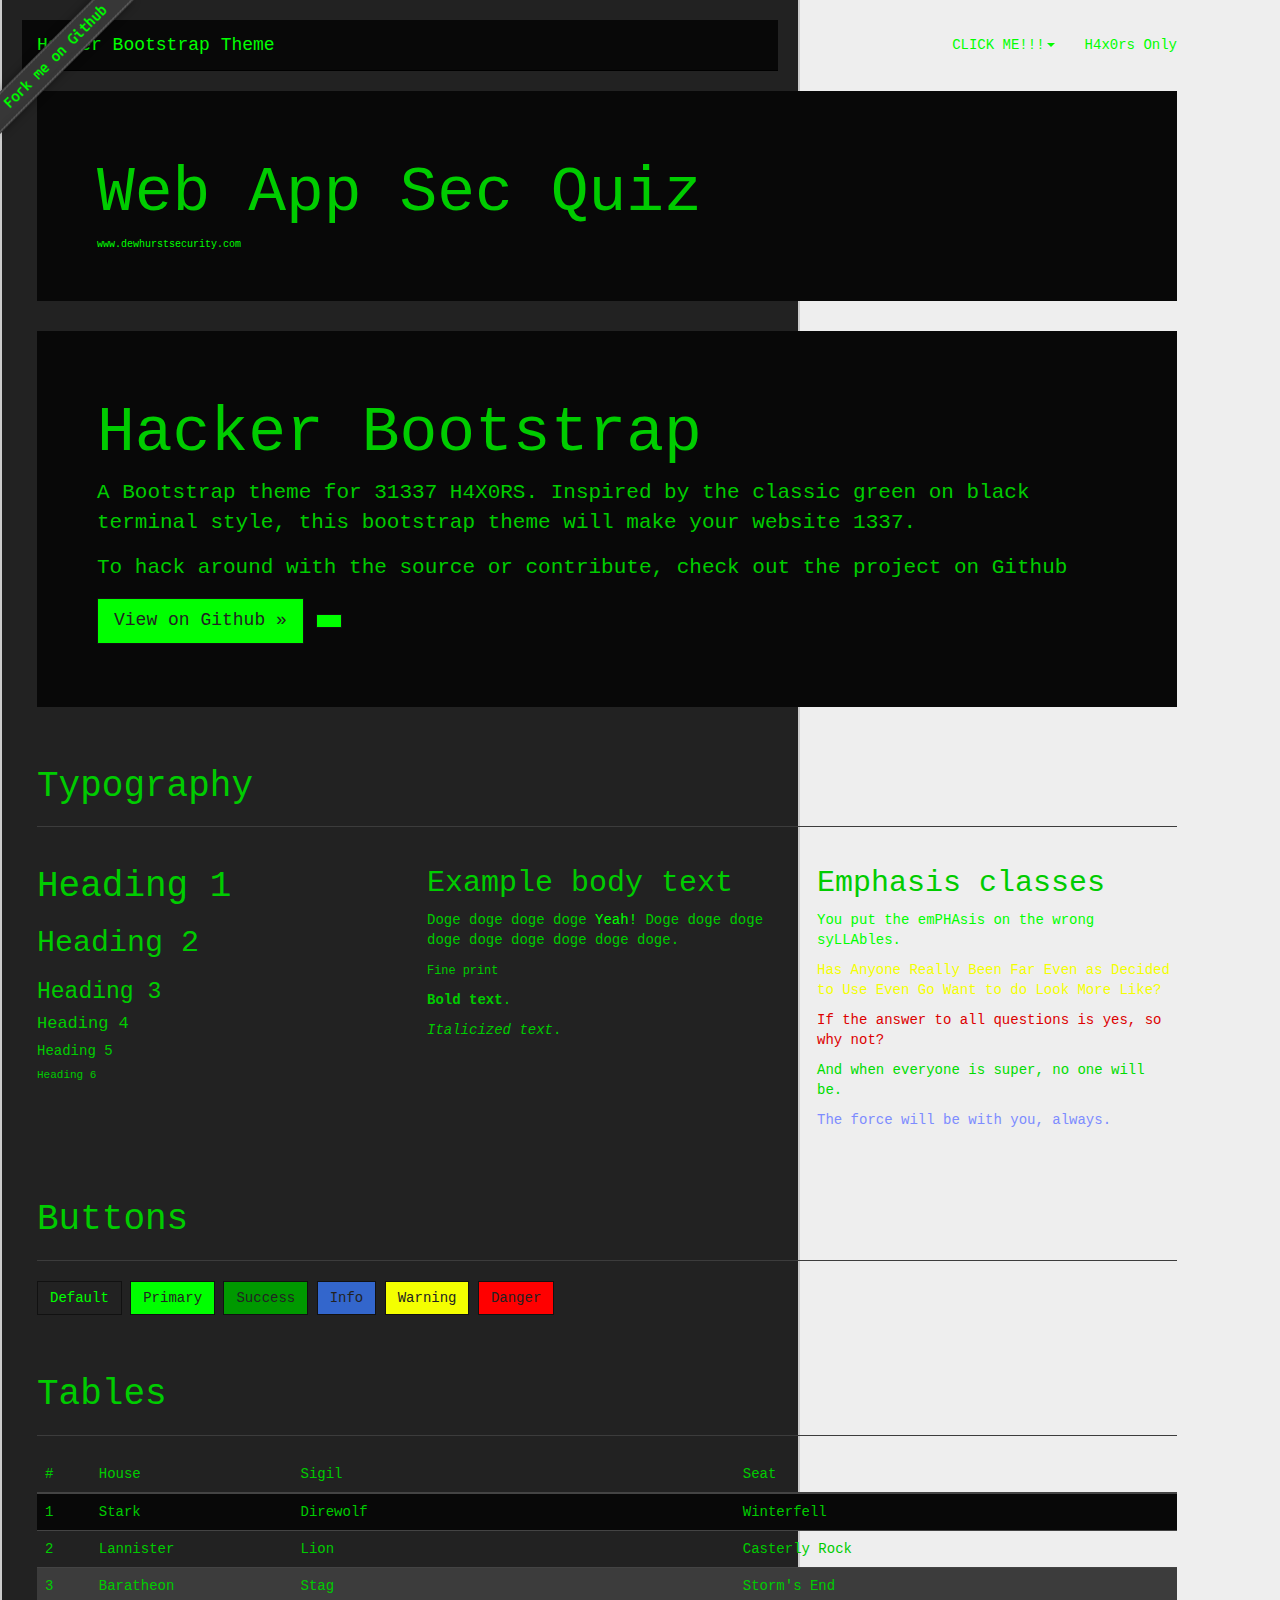
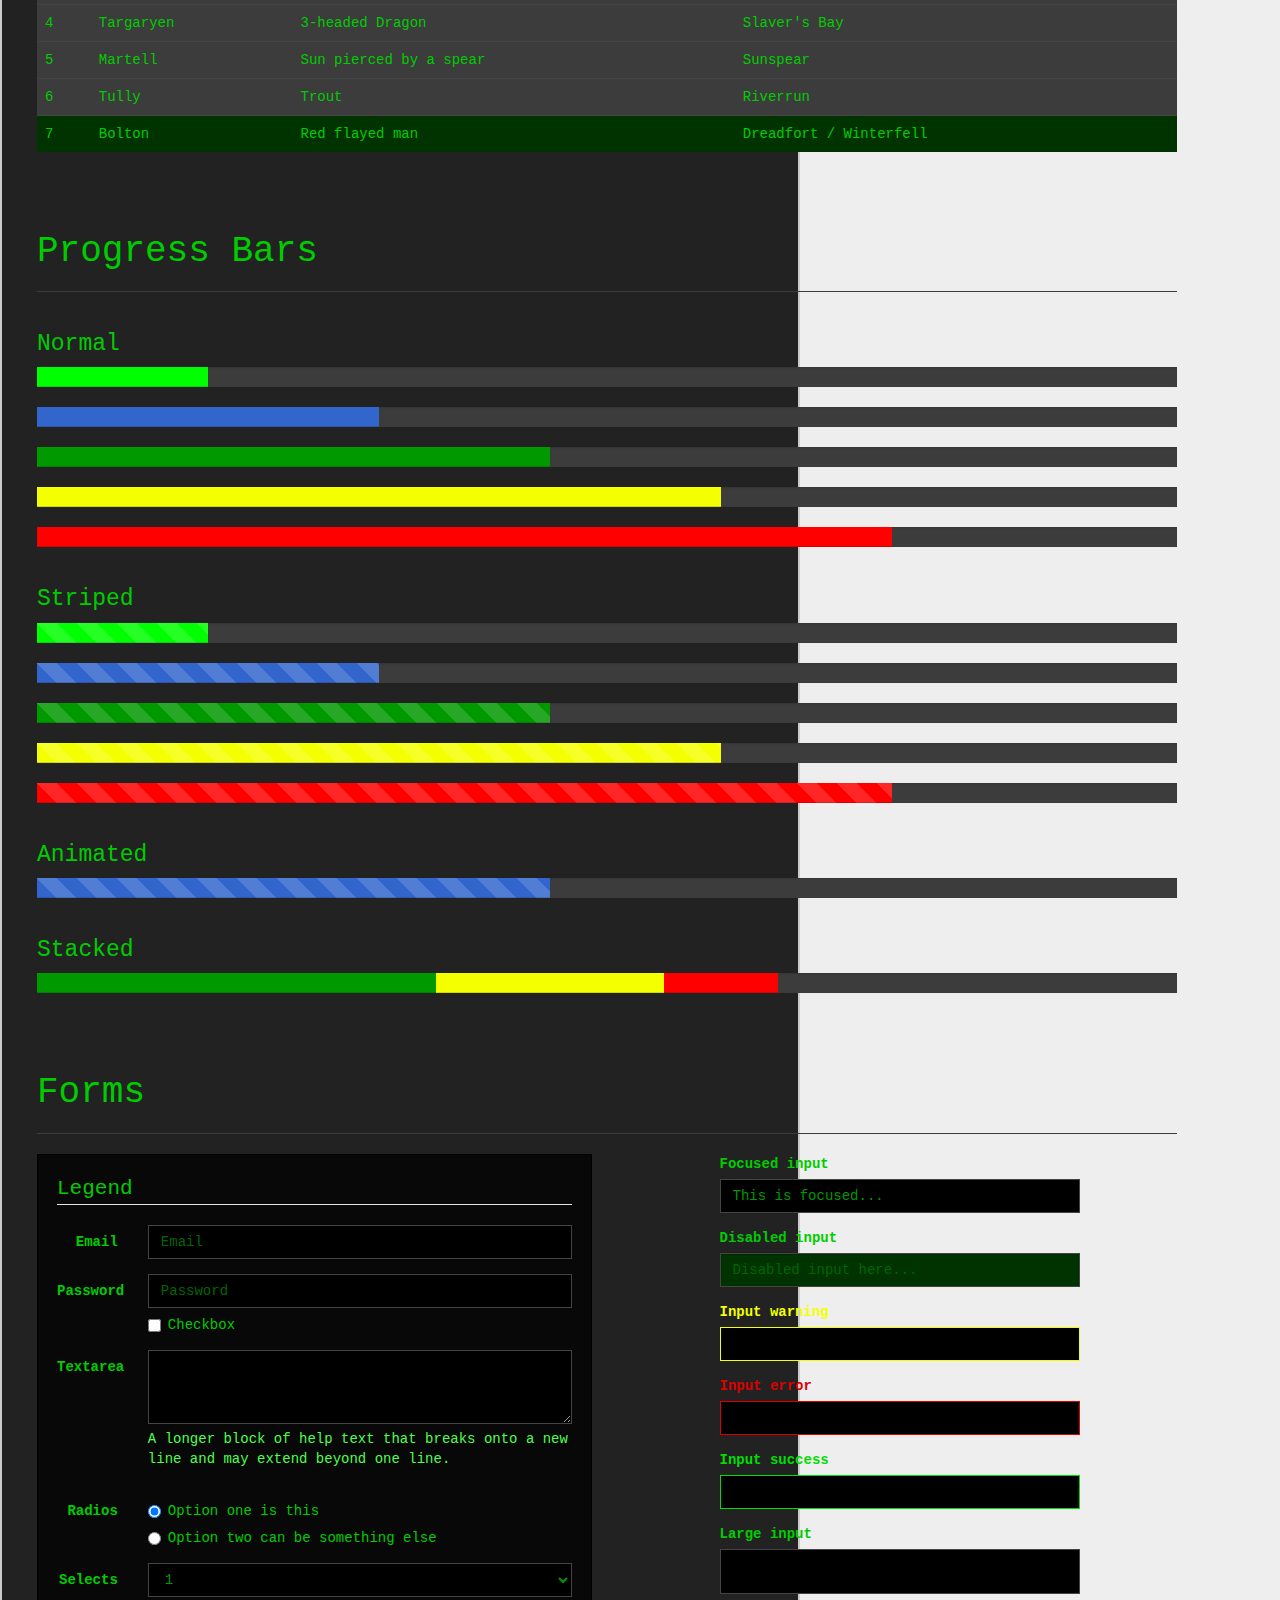
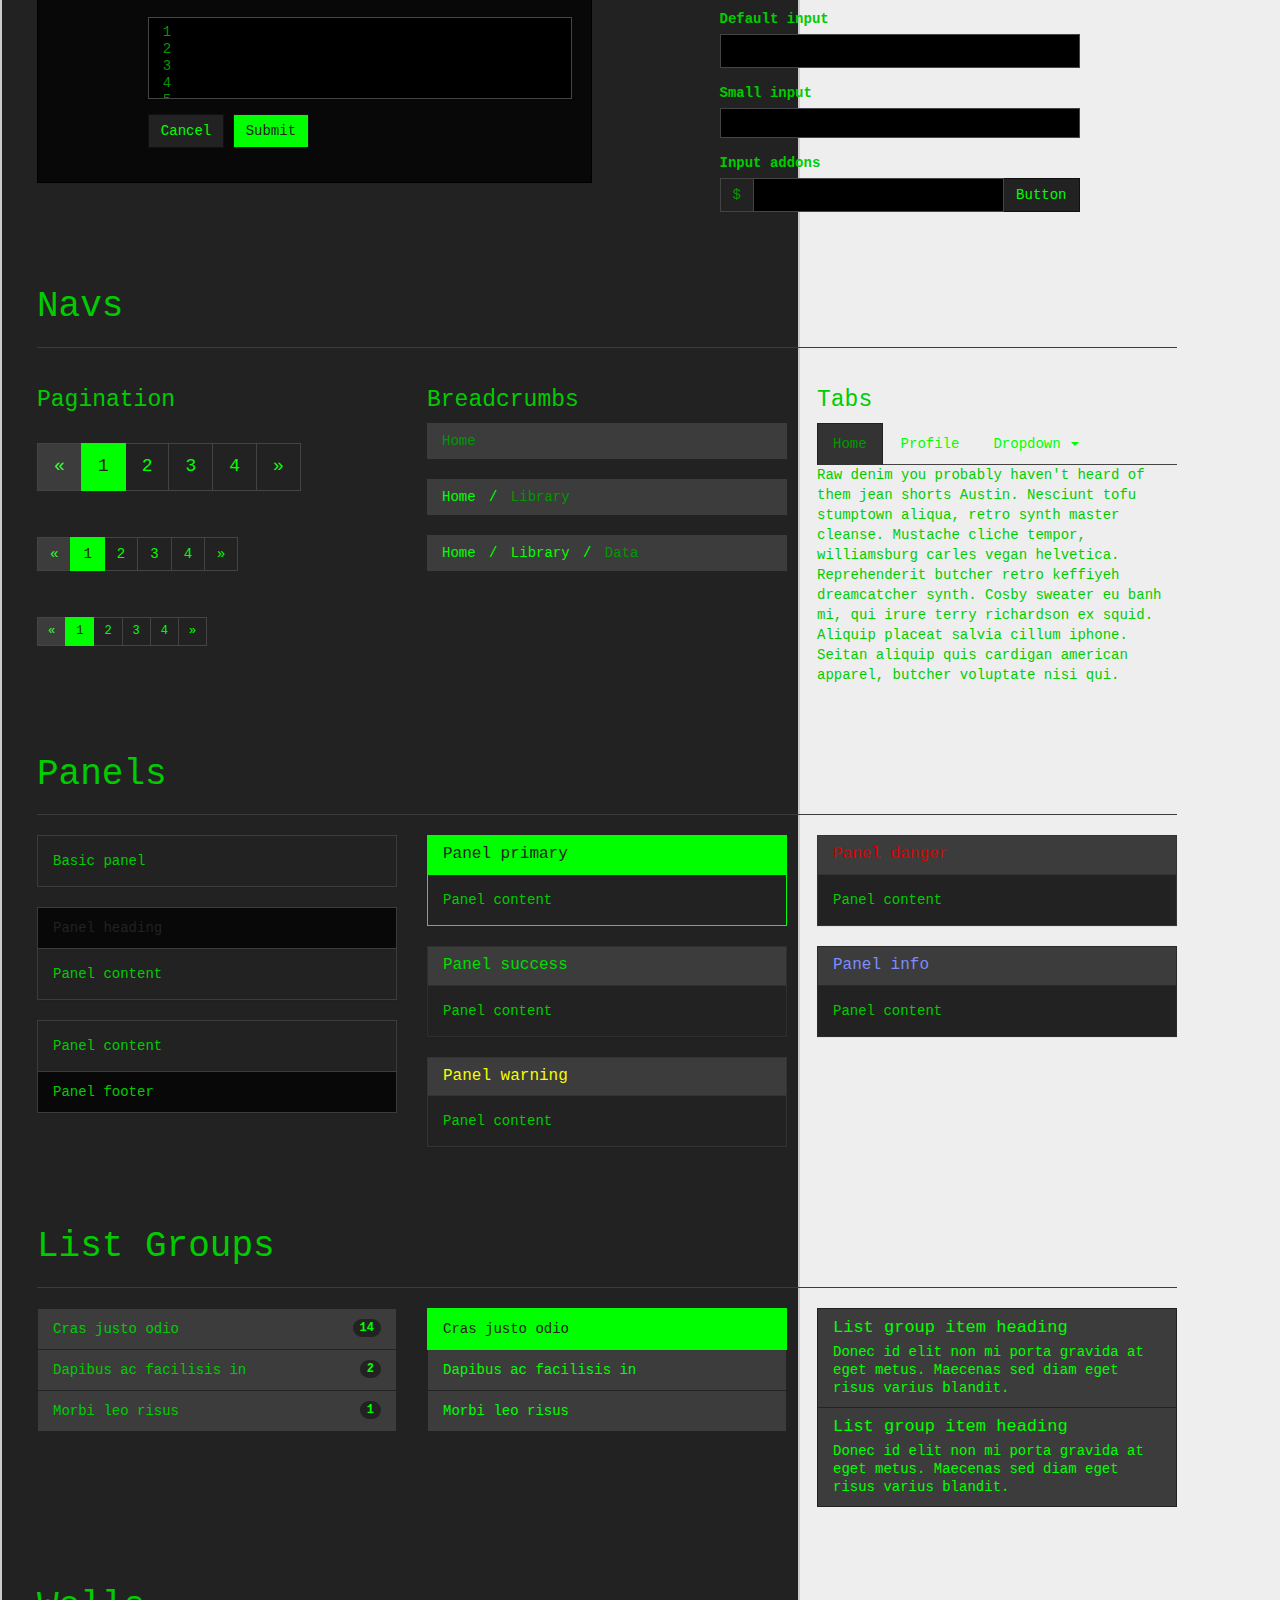
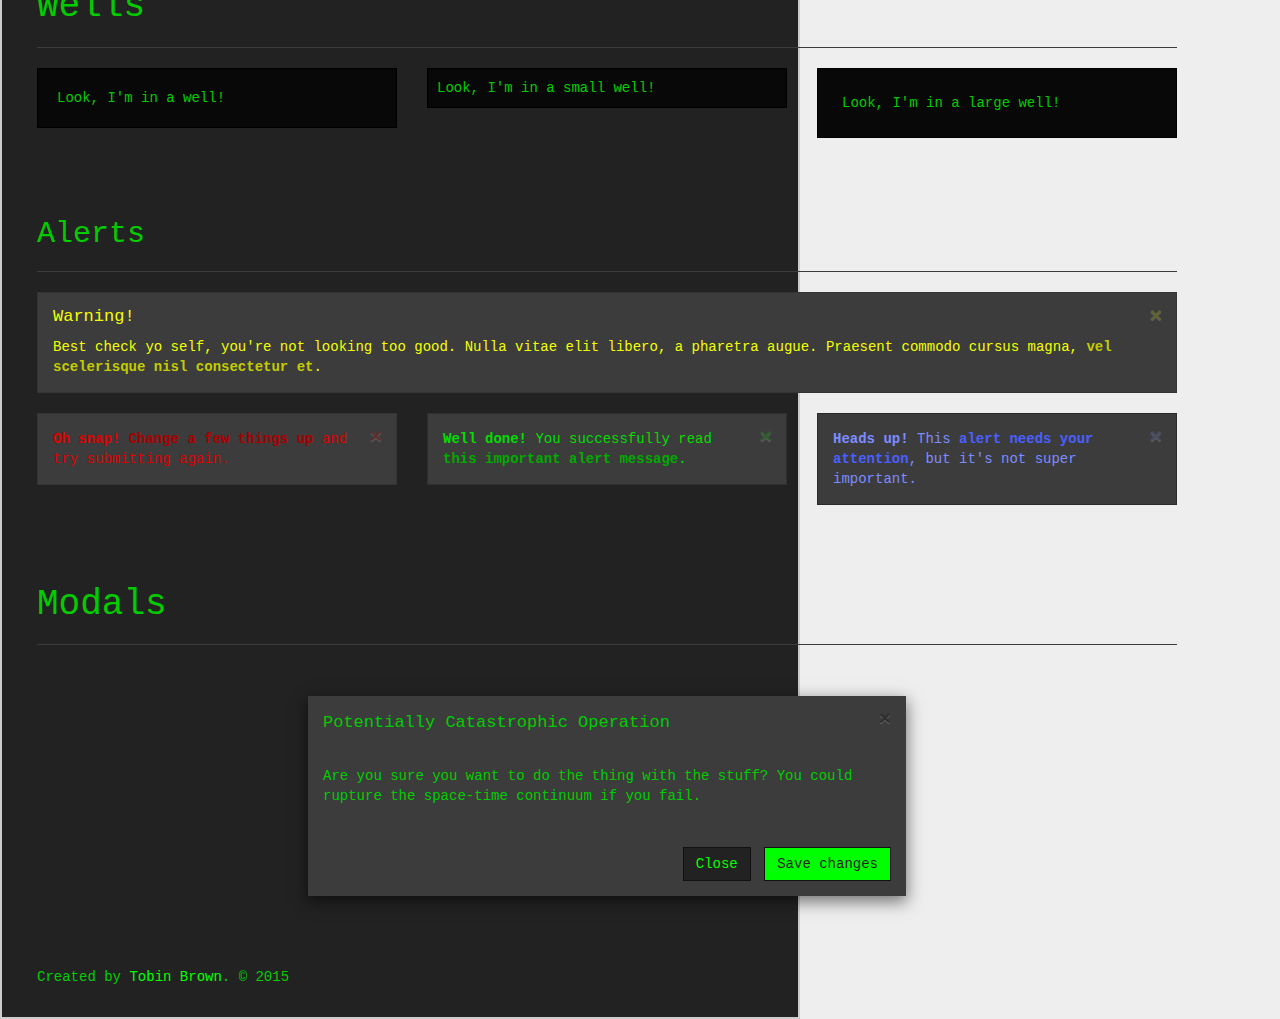
==== commit c38a9126: "update pages" ====
--- a/index.html
+++ b/index.html
@@ -4,7 +4,12 @@
     <meta charset="utf-8">
     <meta http-equiv="X-UA-Compatible" content="IE=edge">
     <meta name="viewport" content="width=device-width, initial-scale=1">
-
+       <meta name="keywords" content="web application security quiz, web application security, security professional, developer"/>
+
+        <link href="css/reset.css" media="screen" rel="stylesheet" type="text/css">
+        <link href="css/slickQuiz.css" media="screen" rel="stylesheet" type="text/css">
+        <link href="css/master.css" media="screen" rel="stylesheet" type="text/css">
+		
     <title>Hacker Bootstrap Theme</title>
     <link href="css/hacker.css" rel="stylesheet">
 
@@ -64,6 +69,53 @@
 
     <div class="container">
 
+	<div id="slickQuiz" class="jumbotron">
+        <h1 class="quizName">Web App Sec Quiz</h1>
+
+        <div class="quizArea">
+            <div class="quizHeader">
+                <!-- where the quiz main copy goes -->
+
+                <a class="button startQuiz" href="">Get Started!</a>
+            </div>
+
+            <!-- where the quiz gets built -->
+        </div>
+
+        <div class="quizResults">
+            <h3 class="quizScore">You Scored: <span><!-- where the quiz score goes --></span></h3>
+
+            <h3 class="quizLevel"><strong>Ranking:</strong> <span><!-- where the quiz ranking level goes --></span></h3>
+
+            <div class="quizResultsCopy">
+                <!-- where the quiz result copy goes -->
+            </div>
+        </div>
+
+        <div class="footer"><a href="http://www.dewhurstsecurity.com/" target="_blank">www.dewhurstsecurity.com</a></div>
+
+        <script src="js/jquery-1.7.min.js"></script>
+        <script src="js/slickQuiz-config.js"></script>
+        <script src="js/slickQuiz.js"></script>
+        <script src="js/master.js"></script>
+
+        <!-- Google Analytics -->
+        <script type="text/javascript">
+            var _gaq = _gaq || [];
+            _gaq.push(['_setAccount', 'UA-3292649-10']);
+            _gaq.push(['_trackPageview']);
+
+            (function() {
+                var ga = document.createElement('script'); ga.type = 'text/javascript'; ga.async = true;
+                ga.src = ('https:' == document.location.protocol ? 'https://ssl' : 'http://www') + '.google-analytics.com/ga.js';
+                var s = document.getElementsByTagName('script')[0]; s.parentNode.insertBefore(ga, s);
+            })();
+        </script>
+        <!-- END Google Analytics -->
+    </div>
+	
+	
+	
         <!-- Jumbotron -->
         <div class="jumbotron">
             <h1>Hacker Bootstrap</h1>
--- a/css/slickQuiz.css
+++ b/css/slickQuiz.css
@@ -0,0 +1,30 @@
+/* BASE QUIZ STYLES */
+/* These styles ensure that the necessary elements are hidden for toggling */
+
+/* DO NOT EDIT UNLESS YOU KNOW WHAT YOU ARE DOING!! */
+
+.startQuiz,
+.nextQuestion,
+.backToQuestion,
+.questions li.question,
+.questions li.question .responses,
+.questions li.question .responses .correct,
+.questions li.question .responses .incorrect,
+.quizResults {
+    display: none;
+}
+
+/* If response messages are disabled or only shown on quiz completion,
+   nextQuestion button IS checkAnswer button - so it must be displayed */
+.nextQuestion.checkAnswer {
+    display: block;
+}
+
+ol.questions,
+ul.answers,
+ul.responses,
+ol.questions li,
+ul.answers li,
+ul.responses li {
+    list-style-type: none;
+}
--- a/css/master.css
+++ b/css/master.css
@@ -0,0 +1,141 @@
+/* QUIZ STYLES */
+/* Styles to prettify the quiz page */
+
+html {
+    background: #eee;
+}
+
+body {
+    width: 800px;
+    margin: 0 auto;
+    border: 2px solid #ccc;
+    border-top: none;
+    background: #fff;
+    padding: 20px;
+    font-family: Trebuchet, Arial,Helvetica,sans-serif;
+    font-size: 16px;
+    color: #353535;
+    line-height: 1.5em;
+}
+
+h1,h2,h3,h4,h5,h6 {font-weight: bold;}
+
+h1 {
+    font-size: 26px;
+    margin: 0 0 20px;
+    color: #0C4569;
+}
+h2 {
+    font-size: 22px;
+    margin: 15px 0;
+}
+h3 {
+    font-size: 18px;
+    margin: 15px 0 10px;
+}
+h4 {
+    font-size: 16px;
+    margin: 10px 0;
+}
+h5 {
+    font-size: 14px;
+    margin: 10px 0 5px;
+}
+h6 {
+    font-size: 12px;
+    margin: 5px 0;
+}
+
+strong { font-weight: bold; }
+em { font-style: italic; }
+ul { list-style-type: circle; }
+ol { list-style-type: decimal; }
+ol li { list-style-type: decimal; margin-left: 20px; }
+
+.button {
+    float: left;
+    width: auto;
+    padding: 5px 15px;
+    color:#ffffff;
+    background-color:darkcyan;
+    border: 1px solid #fff;
+    -webkit-border-radius: 5px;
+    -moz-border-radius: 5px;
+    border-radius: 5px;
+	text-decoration: none;
+}
+.button:hover {
+    background-color:darkslategray;
+}
+
+.startQuiz {
+    margin-top: 40px;
+}
+
+/* clearfix */
+.quizArea, .quizResults {
+    zoom: 1;
+}
+.quizArea:before, .quizArea:after, .quizResults:before, .quizResults:after {
+    content: "\0020";
+    display: block;
+    height: 0;
+    visibility: hidden;
+    font-size: 0;
+}
+.quizArea:after, .quizResults:after {
+    clear: both;
+}
+
+.questionCount {
+    font-size: 14px;
+    font-style: italic;
+}
+.questionCount span {
+    font-weight: bold;
+}
+
+ol.questions {
+    margin-top: 20px;
+    margin-left: 0;
+}
+ol.questions li {
+    margin-left: 0;
+}
+
+ul.answers {
+    margin-left: 20px;
+    margin-bottom: 20px;
+}
+
+ul.responses li {
+    margin: 10px 20px 20px;
+}
+ul.responses li p span {
+    display: block;
+    font-weight: bold;
+    font-size: 18px;
+}
+ul.responses li.correct p span {
+    color: #6C9F2E;
+}ul.responses li.incorrect p span {
+    color: #B5121B;
+}
+
+.quizResults h3 {
+    margin: 0;
+}
+.quizResults h3 span {
+    font-weight: normal;
+    font-style: italic;
+}
+.quizResultsCopy {
+    margin-top: 20px;
+}
+.footer {
+  margin-top: 10px;
+  font-size: 10px;
+}
+.footer a {
+    text-decoration: none;
+}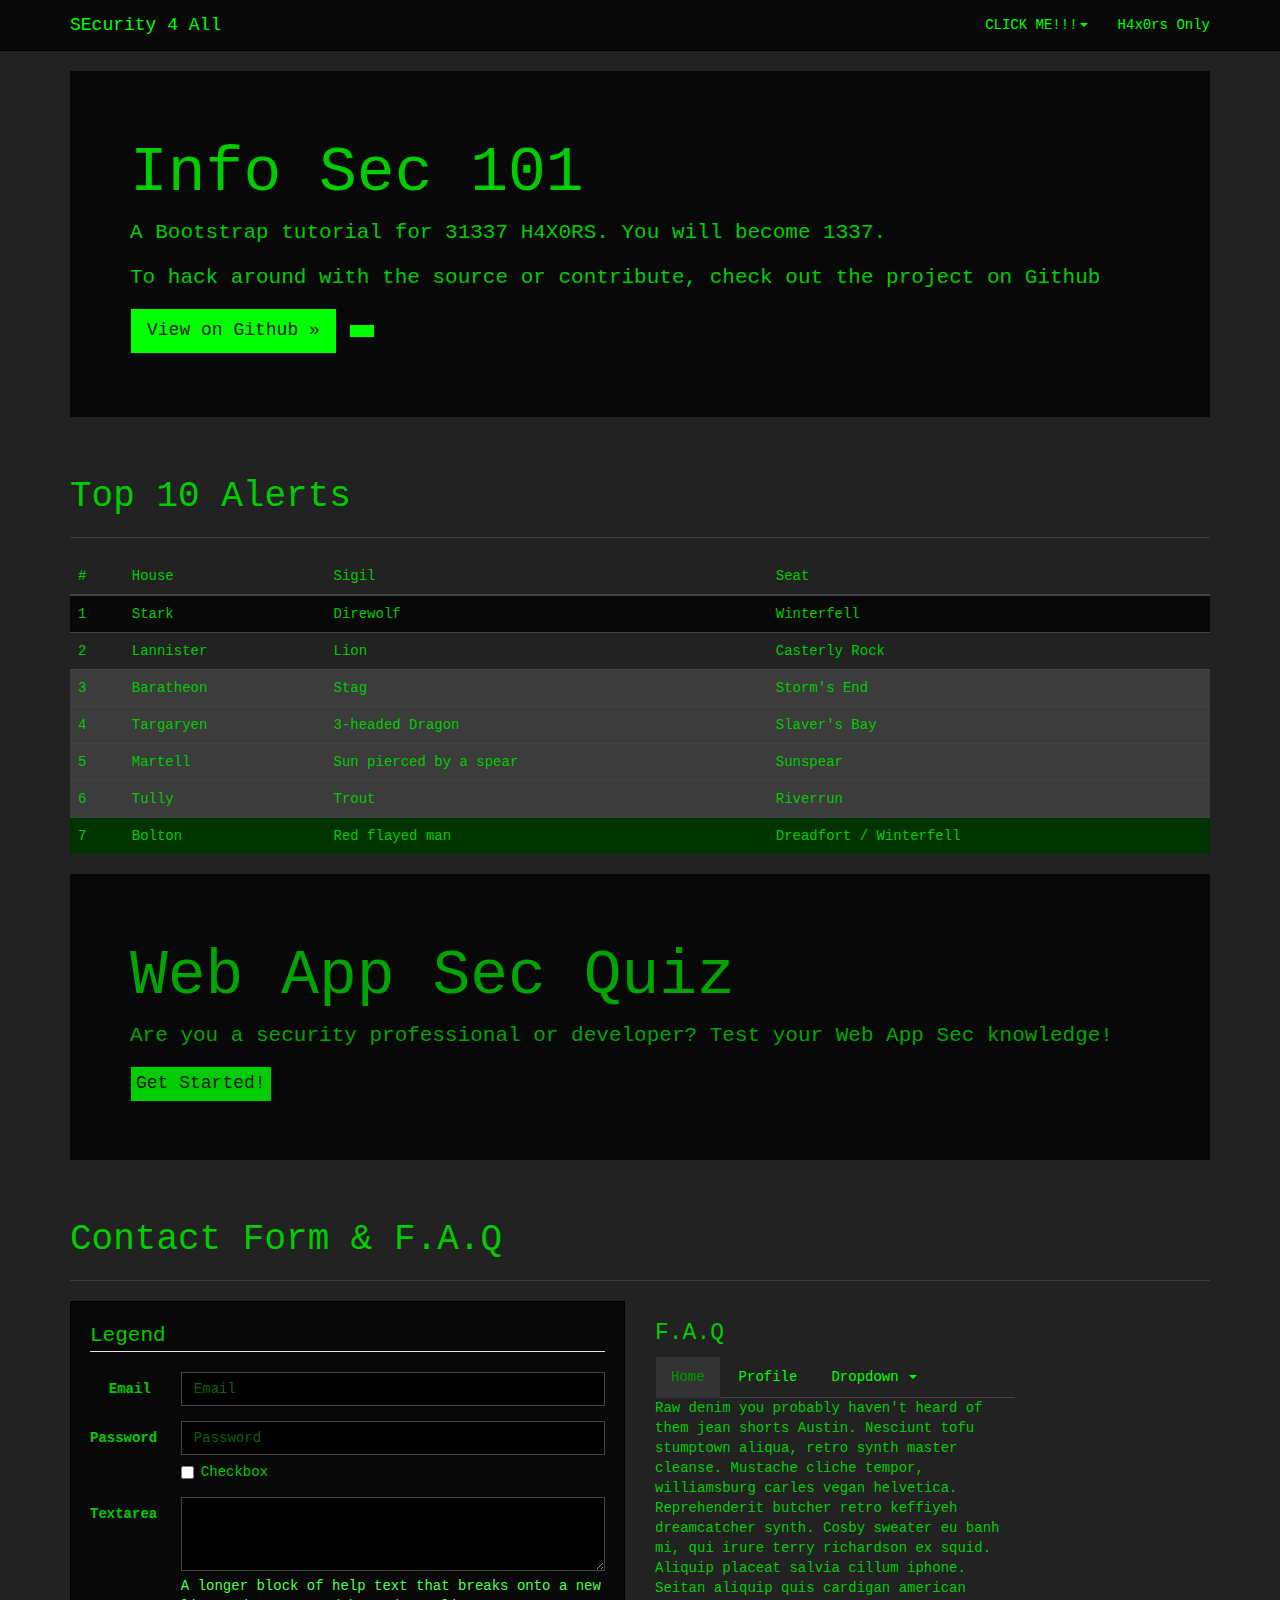
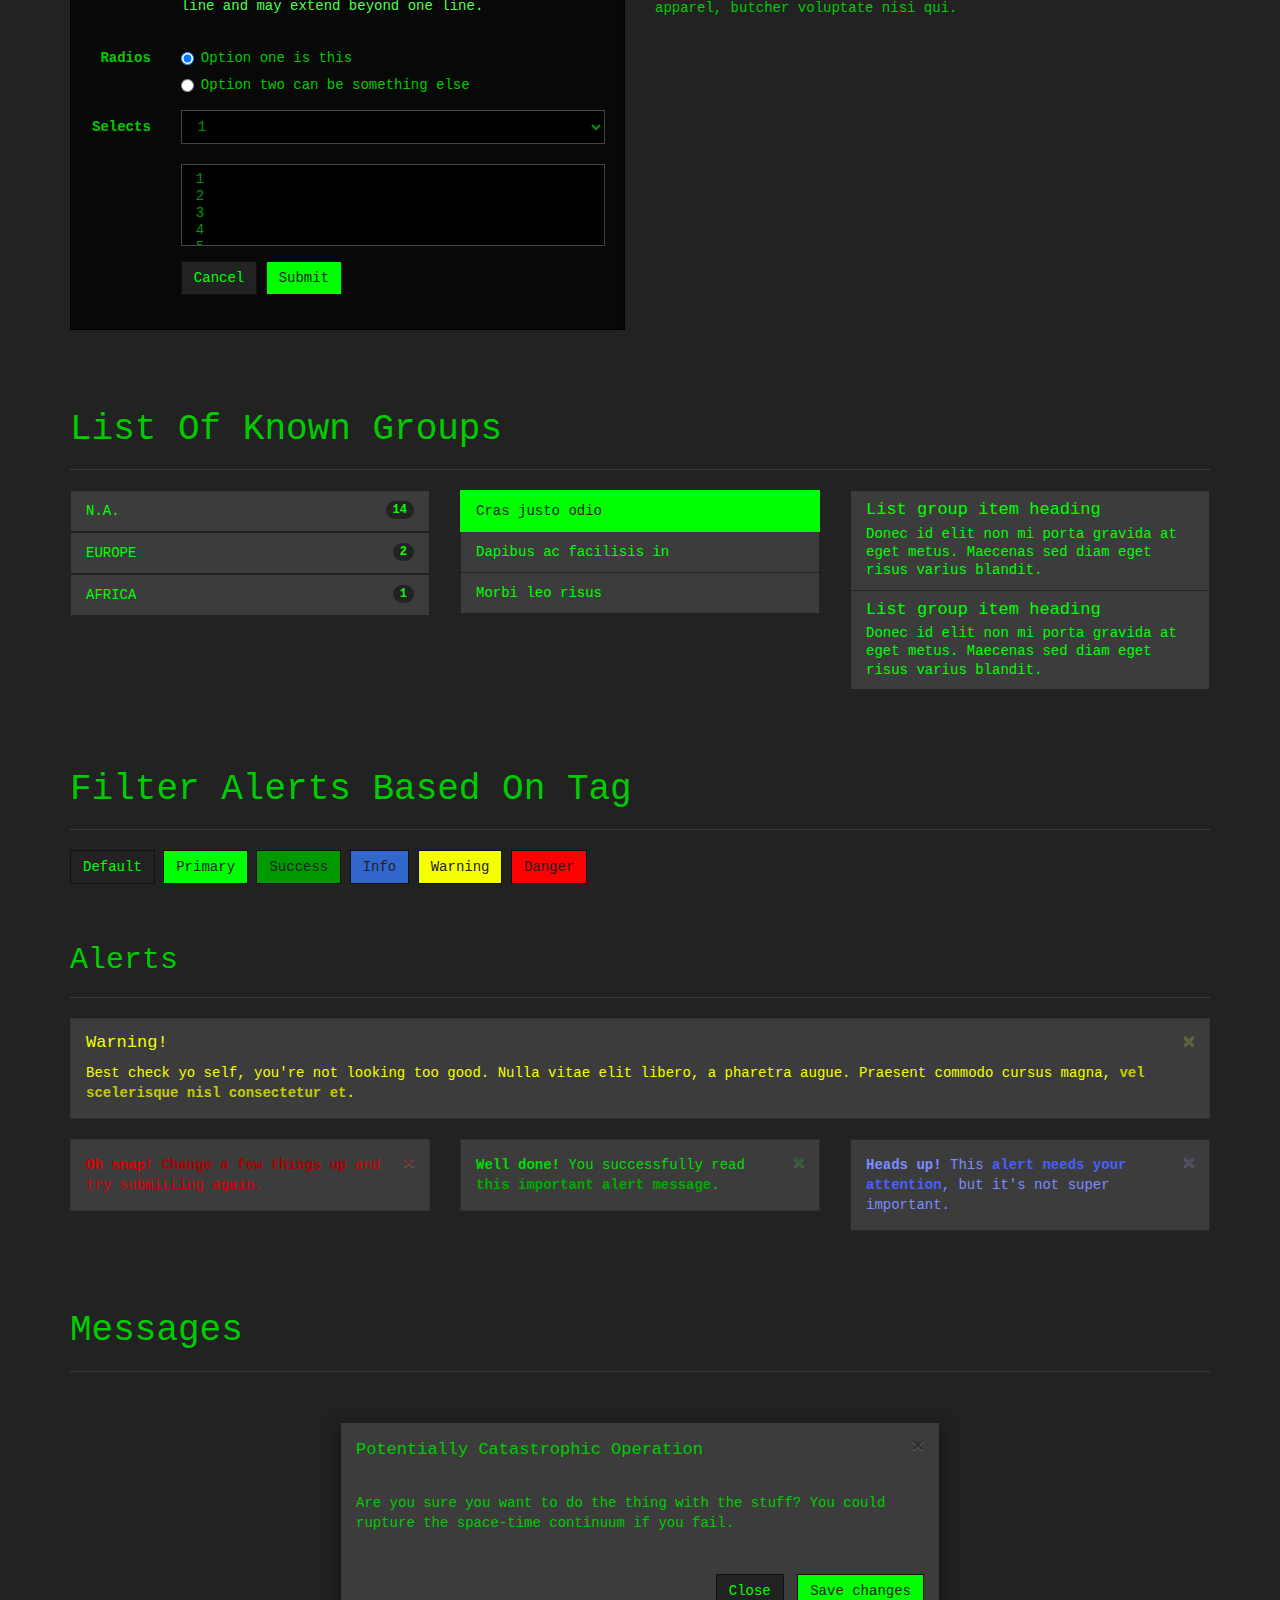
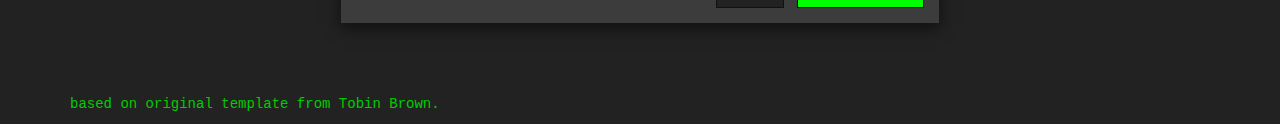
==== commit 7737a475: "update homepage" ====
--- a/index.html
+++ b/index.html
@@ -8,7 +8,9 @@
 
         <link href="css/reset.css" media="screen" rel="stylesheet" type="text/css">
         <link href="css/slickQuiz.css" media="screen" rel="stylesheet" type="text/css">
-        <link href="css/master.css" media="screen" rel="stylesheet" type="text/css">
+            <script src="js/jquery-1.9.1.js"></script>
+			<script src="js/jquery-migrate-1.4.1.js"></script>
+    <script src="https://maxcdn.bootstrapcdn.com/bootstrap/3.3.4/js/bootstrap.min.js"></script>
 		
     <title>Hacker Bootstrap Theme</title>
     <link href="css/hacker.css" rel="stylesheet">
@@ -31,8 +33,7 @@
 
 <body>
 
-    <a href="https://github.com/brobin/hacker-bootstrap"><img style="position: absolute; top: 0; left: 0; border: 0;z-index:1001;" src="img/fork.png" alt="Fork me on GitHub"></a>
-
+    
     <nav class="navbar navbar-default navbar-static-top">
         <div class="container">
             <div class="navbar-header">
@@ -42,7 +43,7 @@
                     <span class="icon-bar"></span>
                     <span class="icon-bar"></span>
                 </button>
-                <a class="navbar-brand" href="#">Hacker Bootstrap Theme</a>
+                <a class="navbar-brand" href="#">SEcurity 4 All</a>
             </div>
             <div id="navbar" class="navbar-collapse collapse">
                 <ul class="nav navbar-nav navbar-right">
@@ -59,7 +60,7 @@
                         </ul>
                     </li>
                     <li>
-                        <a href="//reddit.com/r/itsaunixsystem" target="_blank">H4x0rs Only</a>
+                        <a href="https://s3cur1tyguy.com" target="_blank">H4x0rs Only</a>
                     </li>
                 </ul>
             </div>
@@ -69,14 +70,101 @@
 
     <div class="container">
 
-	<div id="slickQuiz" class="jumbotron">
-        <h1 class="quizName">Web App Sec Quiz</h1>
+	       <!-- Jumbotron -->
+        <div class="jumbotron">
+            <h1>Info Sec 101</h1>
+            <p>A Bootstrap tutorial for 31337 H4X0RS. You will become 1337.</p>
+            <p>To hack around with the source or contribute, check out the project on Github</p>
+            <p>
+                <a class="btn btn-lg btn-primary" href="//github.com/OxBEEF/" role="button">View on Github »</a>
+                <a class="btn btn-primary" href="//github.com/OxBEEF/" id="stars"></a>
+            </p>
+        </div>
+	
+	
+	
+	
+	
+ 
+
+        
+        
+
+        <!-- Tables -->
+        <div class="row tall-row">
+            <div class="col-lg-12">
+                <h1>Top 10 Alerts</h1>
+                <hr>
+            </div>
+        </div>
+        <div class="row">
+            <div class="col-lg-12">
+                <table class="table table-striped table-hover ">
+                    <thead>
+                        <tr>
+                            <th>#</th>
+                            <th>House</th>
+                            <th>Sigil</th>
+                            <th>Seat</th>
+                        </tr>
+                    </thead>
+                    <tbody>
+                        <tr>
+                            <td>1</td>
+                            <td>Stark</td>
+                            <td>Direwolf</td>
+                            <td>Winterfell</td>
+                        </tr>
+                        <tr>
+                            <td>2</td>
+                            <td>Lannister</td>
+                            <td>Lion</td>
+                            <td>Casterly Rock</td>
+                        </tr>
+                        <tr class="info">
+                            <td>3</td>
+                            <td>Baratheon</td>
+                            <td>Stag</td>
+                            <td>Storm's End</td>
+                        </tr>
+                        <tr class="success">
+                            <td>4</td>
+                            <td>Targaryen</td>
+                            <td>3-headed Dragon</td>
+                            <td>Slaver's Bay</td>
+                        </tr>
+                        <tr class="danger">
+                            <td>5</td>
+                            <td>Martell</td>
+                            <td>Sun pierced by a spear</td>
+                            <td>Sunspear</td>
+                        </tr>
+                        <tr class="warning">
+                            <td>6</td>
+                            <td>Tully</td>
+                            <td>Trout</td>
+                            <td>Riverrun</td>
+                        </tr>
+                        <tr class="active">
+                            <td>7</td>
+                            <td>Bolton</td>
+                            <td>Red flayed man</td>
+                            <td>Dreadfort / Winterfell</td>
+                        </tr>
+                    </tbody>
+                </table> 
+            </div>
+        </div>
+
+		
+		<div id="slickQuiz" class="jumbotron">
+        <h1 class="quizName">Basic Web App Security Quiz</h1>
 
         <div class="quizArea">
             <div class="quizHeader">
                 <!-- where the quiz main copy goes -->
 
-                <a class="button startQuiz" href="">Get Started!</a>
+                <a class="button btn btn-lg btn-primary startQuiz" href="">Get Started!</a>
             </div>
 
             <!-- where the quiz gets built -->
@@ -92,9 +180,9 @@
             </div>
         </div>
 
-        <div class="footer"><a href="http://www.dewhurstsecurity.com/" target="_blank">www.dewhurstsecurity.com</a></div>
-
-        <script src="js/jquery-1.7.min.js"></script>
+        <div class="footer"></div>
+
+
         <script src="js/slickQuiz-config.js"></script>
         <script src="js/slickQuiz.js"></script>
         <script src="js/master.js"></script>
@@ -102,7 +190,7 @@
         <!-- Google Analytics -->
         <script type="text/javascript">
             var _gaq = _gaq || [];
-            _gaq.push(['_setAccount', 'UA-3292649-10']);
+            _gaq.push(['_setAccount', '']);
             _gaq.push(['_trackPageview']);
 
             (function() {
@@ -113,203 +201,15 @@
         </script>
         <!-- END Google Analytics -->
     </div>
-	
-	
-	
-        <!-- Jumbotron -->
-        <div class="jumbotron">
-            <h1>Hacker Bootstrap</h1>
-            <p>A Bootstrap theme for 31337 H4X0RS. Inspired by the classic green on black terminal style, this bootstrap theme will make your website 1337.</p>
-            <p>To hack around with the source or contribute, check out the project on Github</p>
-            <p>
-                <a class="btn btn-lg btn-primary" href="//github.com/brobin/hacker-bootstrap/" role="button">View on Github »</a>
-                <a class="btn btn-primary" href="//github.com/brobin/hacker-bootstrap/" id="stars"></a>
-            </p>
-        </div>
-
-        <!-- Typography -->
-        <div class="row tall-row">
-            <div class="col-lg-12">
-                <h1>Typography</h1>
-                <hr>
-            </div>
-        </div>
-        <div class="row">
-            <div class="col-md-4">
-                <h1>Heading 1</h1>
-                <h2>Heading 2</h2>
-                <h3>Heading 3</h3>
-                <h4>Heading 4</h4>
-                <h5>Heading 5</h5>
-                <h6>Heading 6</h6>
-            </div>
-            <div class="col-md-4">
-                <h2>Example body text</h2>
-                <p>Doge doge doge doge <a href="#">Yeah!</a> Doge doge doge doge doge doge doge doge doge.</p>
-                <p><small>Fine print</small></p>
-                <p><strong>Bold text</strong>.</p>
-                <p><em>Italicized text</em>.</p>
-            </div>
-            <div class="col-md-4">
-                <h2>Emphasis classes</h2>
-                <p class="text-primary">You put the emPHAsis on the wrong syLLAbles.</p>
-                <p class="text-warning">Has Anyone Really Been Far Even as Decided to Use Even Go Want to do Look More Like?</p>
-                <p class="text-danger">If the answer to all questions is yes, so why not?</p>
-                <p class="text-success">And when everyone is super, no one will be.</p>
-                <p class="text-info">The force will be with you, always.</p>
-            </div>
-        </div>
-
-        <!-- Buttons -->
-        <div class="row tall-row">
-            <div class="col-lg-12">
-                <h1>Buttons</h1>
-                <hr>
-            </div>
-        </div>
-        <div class="row">
-            <div class="col-sm-6">
-                <a href="#" class="btn btn-default">Default</a>
-                <a href="#" class="btn btn-primary">Primary</a>
-                <a href="#" class="btn btn-success">Success</a>
-                <a href="#" class="btn btn-info">Info</a>
-                <a href="#" class="btn btn-warning">Warning</a>
-                <a href="#" class="btn btn-danger">Danger</a>
-            </div>
-            <div class="col-sm-6">
-            </div>
-        </div>
-
-        <!-- Tables -->
-        <div class="row tall-row">
-            <div class="col-lg-12">
-                <h1>Tables</h1>
-                <hr>
-            </div>
-        </div>
-        <div class="row">
-            <div class="col-lg-12">
-                <table class="table table-striped table-hover ">
-                    <thead>
-                        <tr>
-                            <th>#</th>
-                            <th>House</th>
-                            <th>Sigil</th>
-                            <th>Seat</th>
-                        </tr>
-                    </thead>
-                    <tbody>
-                        <tr>
-                            <td>1</td>
-                            <td>Stark</td>
-                            <td>Direwolf</td>
-                            <td>Winterfell</td>
-                        </tr>
-                        <tr>
-                            <td>2</td>
-                            <td>Lannister</td>
-                            <td>Lion</td>
-                            <td>Casterly Rock</td>
-                        </tr>
-                        <tr class="info">
-                            <td>3</td>
-                            <td>Baratheon</td>
-                            <td>Stag</td>
-                            <td>Storm's End</td>
-                        </tr>
-                        <tr class="success">
-                            <td>4</td>
-                            <td>Targaryen</td>
-                            <td>3-headed Dragon</td>
-                            <td>Slaver's Bay</td>
-                        </tr>
-                        <tr class="danger">
-                            <td>5</td>
-                            <td>Martell</td>
-                            <td>Sun pierced by a spear</td>
-                            <td>Sunspear</td>
-                        </tr>
-                        <tr class="warning">
-                            <td>6</td>
-                            <td>Tully</td>
-                            <td>Trout</td>
-                            <td>Riverrun</td>
-                        </tr>
-                        <tr class="active">
-                            <td>7</td>
-                            <td>Bolton</td>
-                            <td>Red flayed man</td>
-                            <td>Dreadfort / Winterfell</td>
-                        </tr>
-                    </tbody>
-                </table> 
-            </div>
-        </div>
-
-        <!-- Progress Bars -->
-        <div class="row tall-row">
-            <div class="col-lg-12">
-                <h1>Progress Bars</h1>
-                <hr>
-            </div>
-        </div>
-        <div class="row">
-            <div class="col-lg-12">
-                <h3>Normal</h3>
-                <div class="progress">
-                    <div class="progress-bar" style="width: 15%"></div>
-                </div>
-                <div class="progress">
-                    <div class="progress-bar progress-bar-info" style="width: 30%"></div>
-                </div>
-                <div class="progress">
-                    <div class="progress-bar progress-bar-success" style="width: 45%"></div>
-                </div>
-                <div class="progress">
-                    <div class="progress-bar progress-bar-warning" style="width: 60%"></div>
-                </div>
-                <div class="progress">
-                    <div class="progress-bar progress-bar-danger" style="width: 75%"></div>
-                </div>
-            </div>
-            <div class="col-lg-12">
-                <h3>Striped</h3>
-                <div class="progress progress-striped">
-                    <div class="progress-bar" style="width: 15%"></div>
-                </div>
-                <div class="progress progress-striped">
-                    <div class="progress-bar progress-bar-info" style="width: 30%"></div>
-                </div>
-                <div class="progress progress-striped">
-                    <div class="progress-bar progress-bar-success" style="width: 45%"></div>
-                </div>
-                <div class="progress progress-striped">
-                    <div class="progress-bar progress-bar-warning" style="width: 60%"></div>
-                </div>
-                <div class="progress progress-striped">
-                    <div class="progress-bar progress-bar-danger" style="width: 75%"></div>
-                </div>
-            </div>
-            <div class="col-lg-12">
-                <h3>Animated</h3>
-                <div class="progress progress-striped active">
-                    <div class="progress-bar  progress-bar-info" style="width: 45%"></div>
-                </div>
-            </div>
-            <div class="col-lg-12">
-                <h3>Stacked</h3>
-                <div class="progress">
-                    <div class="progress-bar progress-bar-success" style="width: 35%"></div>
-                    <div class="progress-bar progress-bar-warning" style="width: 20%"></div>
-                    <div class="progress-bar progress-bar-danger" style="width: 10%"></div>
-                </div>
-            </div>
-        </div>
+		
+
+		
+
 
         <!-- Forms -->
         <div class="row tall-row">
             <div class="col-lg-12">
-                <h1>Forms</h1>
+                <h1>Contact Form & F.A.Q</h1>
                 <hr>
             </div>
         </div>
@@ -390,108 +290,8 @@
                     </form>
                 </div>
             </div>
-            <div class="col-lg-4 col-lg-offset-1">
-                <form class="bs-component">
-                    <div class="form-group">
-                        <label class="control-label" for="focusedInput">Focused input</label>
-                        <input class="form-control" id="focusedInput" value="This is focused..." type="text">
-                    </div>
-                    <div class="form-group">
-                        <label class="control-label" for="disabledInput">Disabled input</label>
-                        <input class="form-control" id="disabledInput" placeholder="Disabled input here..." disabled="" type="text">
-                    </div>
-                    <div class="form-group has-warning">
-                        <label class="control-label" for="inputWarning">Input warning</label>
-                        <input class="form-control" id="inputWarning" type="text">
-                    </div>
-                    <div class="form-group has-error">
-                        <label class="control-label" for="inputError">Input error</label>
-                        <input class="form-control" id="inputError" type="text">
-                    </div>
-                    <div class="form-group has-success">
-                        <label class="control-label" for="inputSuccess">Input success</label>
-                        <input class="form-control" id="inputSuccess" type="text">
-                    </div>
-                    <div class="form-group">
-                        <label class="control-label" for="inputLarge">Large input</label>
-                        <input class="form-control input-lg" id="inputLarge" type="text">
-                    </div>
-                    <div class="form-group">
-                        <label class="control-label" for="inputDefault">Default input</label>
-                        <input class="form-control" id="inputDefault" type="text">
-                    </div>
-                    <div class="form-group">
-                        <label class="control-label" for="inputSmall">Small input</label>
-                        <input class="form-control input-sm" id="inputSmall" type="text">
-                    </div>
-                    <div class="form-group">
-                        <label class="control-label">Input addons</label>
-                        <div class="input-group">
-                            <span class="input-group-addon">$</span>
-                            <input class="form-control" type="text">
-                            <span class="input-group-btn">
-                                <button class="btn btn-default" type="button">Button</button>
-                            </span>
-                        </div>
-                    </div>
-                </form>
-            </div>
-        </div>
-
-        <!-- Navs -->
-        <div class="row tall-row">
-            <div class="col-lg-12">
-                <h1>Navs</h1>
-                <hr>
-            </div>
-        </div>
-        <div class="row">
             <div class="col-md-4">
-                <h3>Pagination</h3>
-                <ul class="pagination pagination-lg">
-                    <li class="disabled"><a href="#">«</a></li>
-                    <li class="active"><a href="#">1</a></li>
-                    <li><a href="#">2</a></li>
-                    <li><a href="#">3</a></li>
-                    <li><a href="#">4</a></li>
-                    <li><a href="#">»</a></li>
-                </ul>
-                <ul class="pagination">
-                    <li class="disabled"><a href="#">«</a></li>
-                    <li class="active"><a href="#">1</a></li>
-                    <li><a href="#">2</a></li>
-                    <li><a href="#">3</a></li>
-                    <li><a href="#">4</a></li>
-                    <li><a href="#">»</a></li>
-                </ul>
-                <ul class="pagination pagination-sm">
-                    <li class="disabled"><a href="#">«</a></li>
-                    <li class="active"><a href="#">1</a></li>
-                    <li><a href="#">2</a></li>
-                    <li><a href="#">3</a></li>
-                    <li><a href="#">4</a></li>
-                    <li><a href="#">»</a></li>
-                </ul>
-            </div>
-            <div class="col-md-4">
-                <h3>Breadcrumbs</h3>
-                <div class="bs-component">
-                    <ul class="breadcrumb">
-                        <li class="active">Home</li>
-                    </ul>
-                    <ul class="breadcrumb">
-                        <li><a href="#">Home</a></li>
-                        <li class="active">Library</li>
-                    </ul>
-                    <ul class="breadcrumb">
-                        <li><a href="#">Home</a></li>
-                        <li><a href="#">Library</a></li>
-                        <li class="active">Data</li>
-                    </ul>
-                </div>
-            </div>
-            <div class="col-md-4">
-                <h3>Tabs</h3>
+                <h3>F.A.Q</h3>
                 <ul class="nav nav-tabs">
                     <li class="active"><a aria-expanded="true" href="#home" data-toggle="tab">Home</a></li>
                     <li class=""><a aria-expanded="false" href="#profile" data-toggle="tab">Profile</a></li>
@@ -519,82 +319,37 @@
                         <p>Beautiful is better than ugly. Explicit is better than implicit. Simple is better than complex. Complex is better than complicated. Flat is better than nested. Sparse is better than dense. Readability counts. Special cases aren't special enough to break the rules. Although practicality beats purity. Errors should never pass silently. Unless explicitly silenced. In the face of ambiguity, refuse the temptation to guess. There should be one-- and preferably only one --obvious way to do it. Although that way may not be obvious at first unless you're Dutch. Now is better than never. Although never is often better than *right* now. If the implementation is hard to explain, it's a bad idea. If the implementation is easy to explain, it may be a good idea. Namespaces are one honking great idea -- let's do more of those!</p>
                     </div>
                 </div>
-            </div>
-        </div>
-
-        <!-- Panels -->
-        <div class="row tall-row">
-            <div class="col-lg-12">
-                <h1>Panels</h1>
-                <hr>
-            </div>
-        </div>
-        <div class="row">
-            <div class="col-md-4">
-                <div class="panel panel-default">
-                    <div class="panel-body">Basic panel</div>
-                </div>
-
-                <div class="panel panel-default">
-                    <div class="panel-heading">Panel heading</div>
-                    <div class="panel-body">Panel content</div>
-                </div>
-
-                <div class="panel panel-default">
-                    <div class="panel-body">Panel content</div>
-                    <div class="panel-footer">Panel footer</div>
-                </div>
-            </div>
-            <div class="col-md-4">
-                <div class="panel panel-primary">
-                    <div class="panel-heading"><h3 class="panel-title">Panel primary</h3></div>
-                    <div class="panel-body">Panel content</div>
-                </div>
-
-                <div class="panel panel-success">
-                    <div class="panel-heading"><h3 class="panel-title">Panel success</h3></div>
-                    <div class="panel-body">Panel content</div>
-                </div>
-
-                <div class="panel panel-warning">
-                    <div class="panel-heading"><h3 class="panel-title">Panel warning</h3></div>
-                    <div class="panel-body">Panel content</div>
-                </div>
-            </div>
-            <div class="col-md-4">
-                <div class="panel panel-danger">
-                    <div class="panel-heading"><h3 class="panel-title">Panel danger</h3></div>
-                    <div class="panel-body">Panel content</div>
-                </div>
-                <div class="panel panel-info">
-                    <div class="panel-heading"><h3 class="panel-title">Panel info</h3></div>
-                    <div class="panel-body">Panel content</div>
-                </div>
-            </div>
-        </div>
+				<div id="coindesk-widget"></div>
+				<script type="text/javascript" src="http://widget.coindesk.com/bpiticker/coindesk-widget.min.js"></script>
+            </div>
+        </div>
+
+        
+
+        
 
         <!-- List Groups -->
         <div class="row tall-row">
             <div class="col-lg-12">
-                <h1>List Groups</h1>
+                <h1>List Of Known Groups</h1>
                 <hr>
             </div>
         </div>
         <div class="row">
             <div class="col-lg-4">
                 <ul class="list-group">
-                    <li class="list-group-item">
+                    <a href="#"><li class="list-group-item">
                         <span class="badge">14</span>
-                        Cras justo odio
-                    </li>
-                    <li class="list-group-item">
+                        N.A.
+                    </li></a>
+                   <a href="#"> <li class="list-group-item">
                         <span class="badge">2</span>
-                        Dapibus ac facilisis in
-                    </li>
-                    <li class="list-group-item">
+                        EUROPE
+                    </li></a>
+                    <a href="#"><li class="list-group-item">
                         <span class="badge">1</span>
-                        Morbi leo risus
-                    </li>
+                        AFRICA
+                    </li></a>
                 </ul>
             </div>
             <div class="col-lg-4">
@@ -618,28 +373,24 @@
             </div>
         </div>
 
-        <!-- Wells -->
-        <div class="row tall-row">
-            <div class="col-lg-12">
-                <h1>Wells</h1>
-                <hr>
-            </div>
-        </div>
-        <div class="row">
-            <div class="col-md-4">
-                <div class="well">
-                    Look, I'm in a well!
-                </div>
-            </div>
-            <div class="col-md-4">
-                <div class="well well-sm">
-                    Look, I'm in a small well!
-                </div>
-            </div>
-            <div class="col-md-4">
-                <div class="well well-lg">
-                    Look, I'm in a large well!
-                </div>
+        		
+		<!-- Buttons -->
+        <div class="row tall-row">
+            <div class="col-lg-12">
+                <h1>Filter Alerts Based On Tag</h1>
+                <hr>
+            </div>
+        </div>
+        <div class="row">
+            <div class="col-sm-6">
+                <a href="#" class="btn btn-default">Default</a>
+                <a href="#" class="btn btn-primary">Primary</a>
+                <a href="#" class="btn btn-success">Success</a>
+                <a href="#" class="btn btn-info">Info</a>
+                <a href="#" class="btn btn-warning">Warning</a>
+                <a href="#" class="btn btn-danger">Danger</a>
+            </div>
+            <div class="col-sm-6">
             </div>
         </div>
 
@@ -683,7 +434,7 @@
         <!-- Dialogs -->
         <div class="row tall-row">
             <div class="col-lg-12">
-                <h1>Modals</h1>
+                <h1>Messages</h1>
                 <hr>
             </div>
         </div>
@@ -711,19 +462,19 @@
 
         <div class="row tall-row">
             <div class="col-md-12">
-                <p>Created by <a href="//brobin.me">Tobin Brown</a>. &copy; 2015</p>
+                <p>based on original template from Tobin Brown.</p>
             </div>
         </div>
 
     </div>
 
-    <script src="https://ajax.googleapis.com/ajax/libs/jquery/1.11.2/jquery.min.js"></script>
-    <script src="//maxcdn.bootstrapcdn.com/bootstrap/3.3.4/js/bootstrap.min.js"></script>
 
     <!-- Github stars script -->
     <script>
     $(document).ready(function(){
-        $.getJSON("https://api.github.com/repos/brobin/hacker-bootstrap", function(data){
+	 $('#slickQuiz').slickQuiz();
+	 
+        $.getJSON("https://api.github.com/repos/OxBEEF/InternetSecurity101", function(data){
             var stars = data['stargazers_count'];
             $("#stars").text(stars + " stars");
         });
--- a/css/hacker.css
+++ b/css/hacker.css
@@ -963,3 +963,14 @@
 .visible-print-inline{display:none !important}@media print{.visible-print-inline{display:inline !important}}
 .visible-print-inline-block{display:none !important}@media print{.visible-print-inline-block{display:inline-block !important}}
 @media print{.hidden-print{display:none !important}}
+
+
+.matrixbg{
+    background-image: url(../img/mtrxbg.gif);
+}
+
+a.button.checkAnswer, a.button.startQuiz {
+   // background-color: grey;
+    padding: 5px;
+    margin-top: 0%;
+}
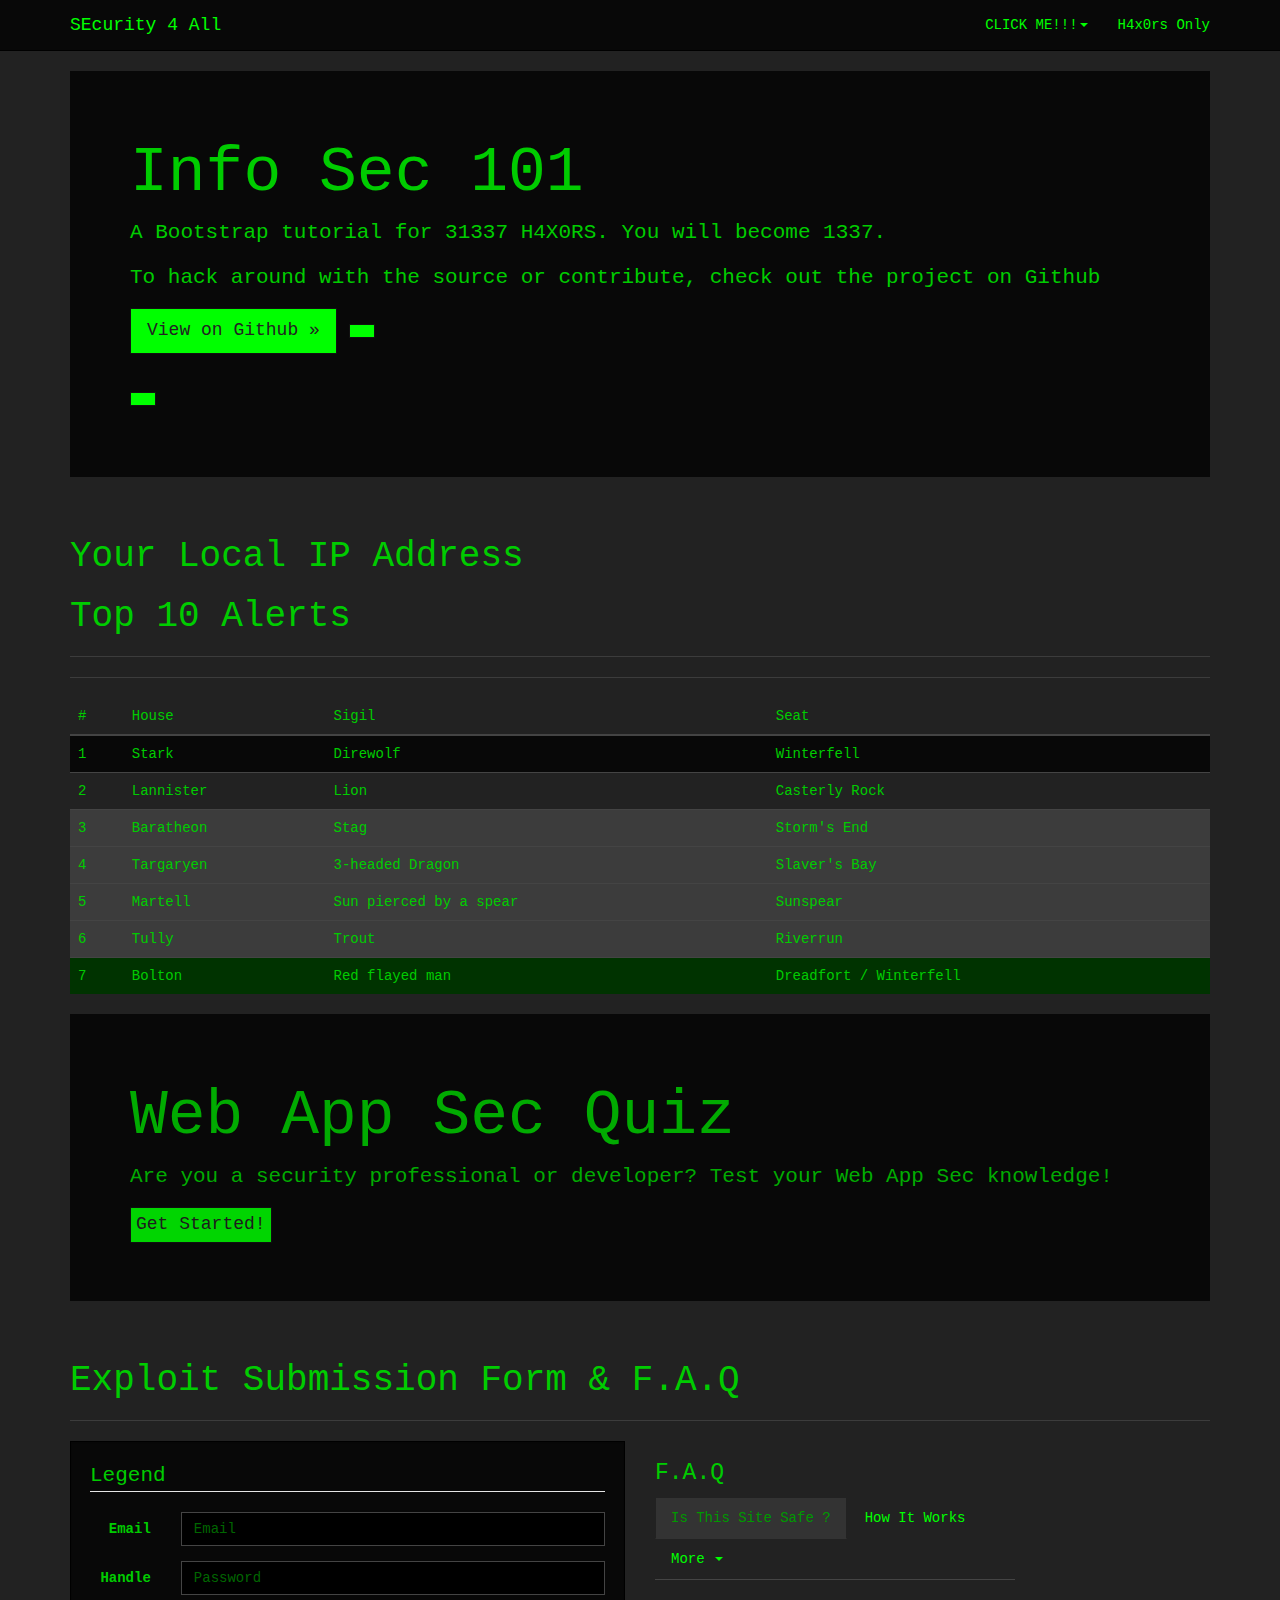
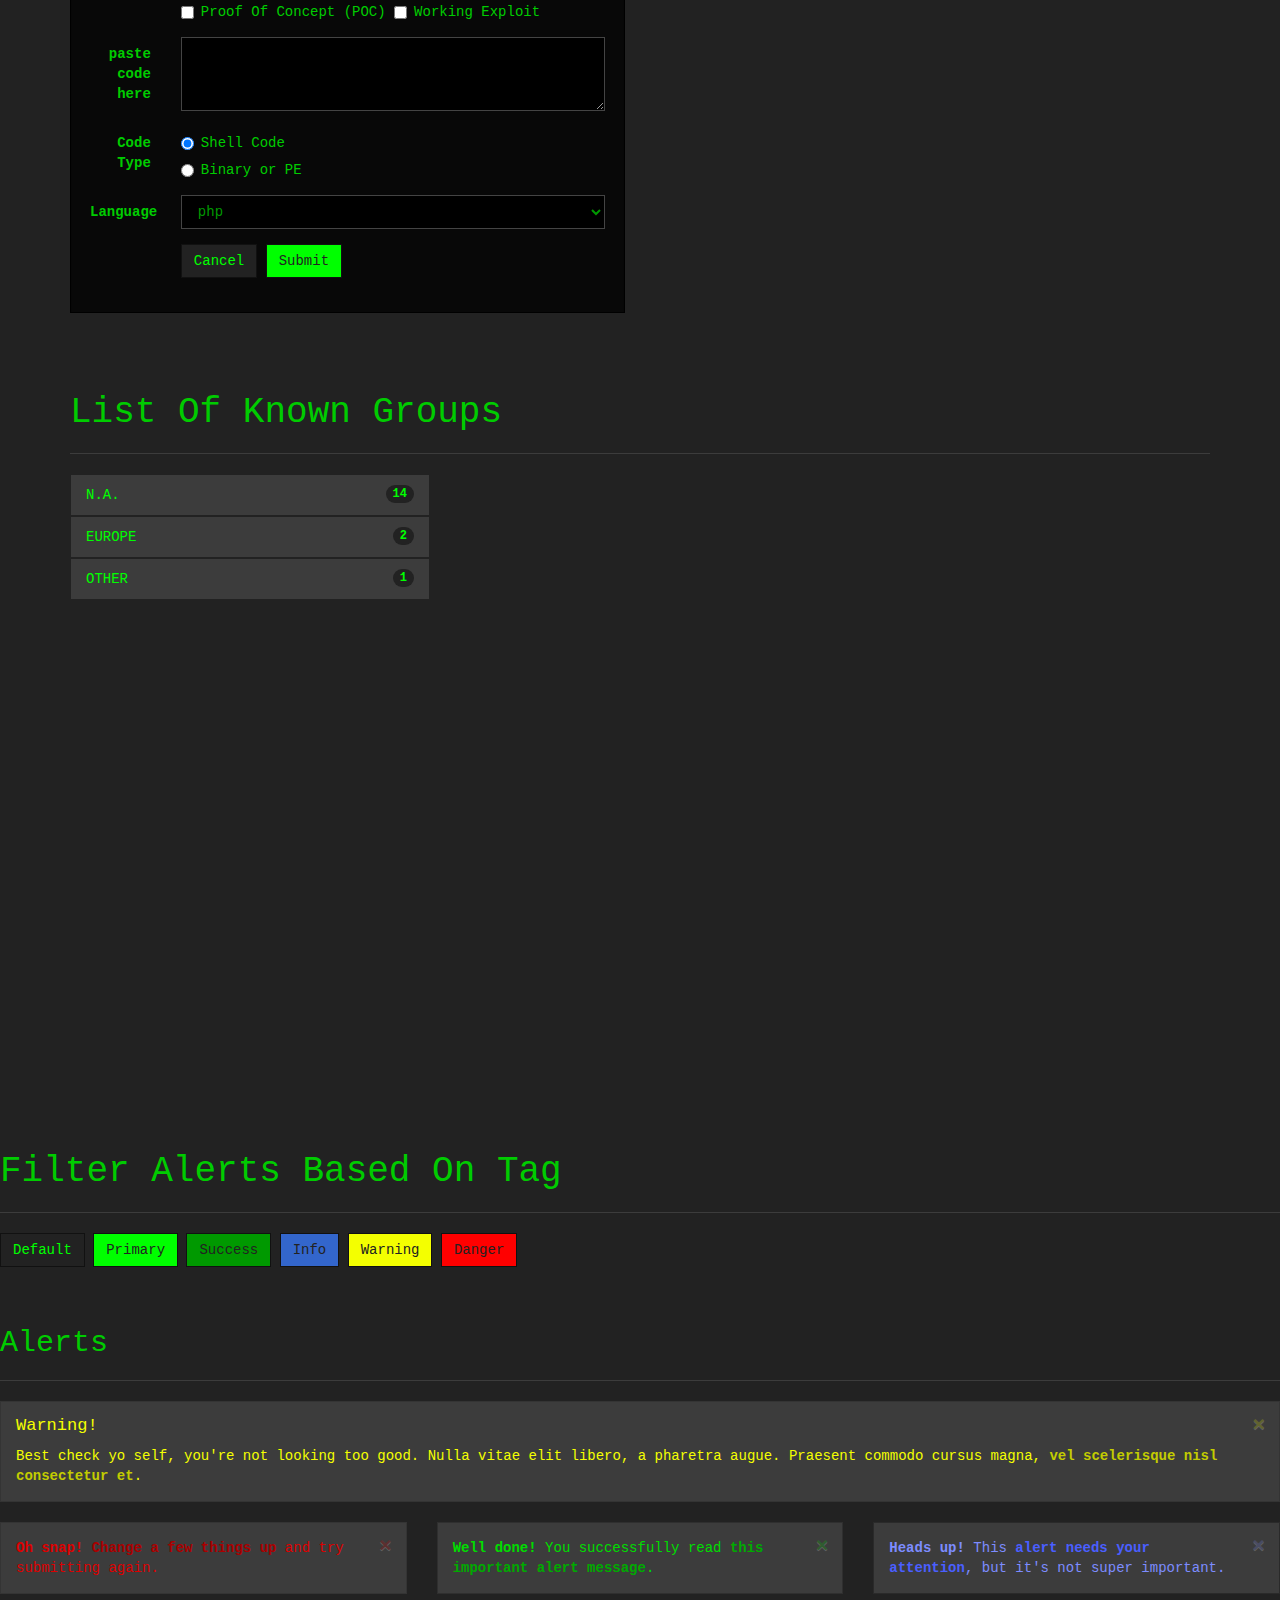
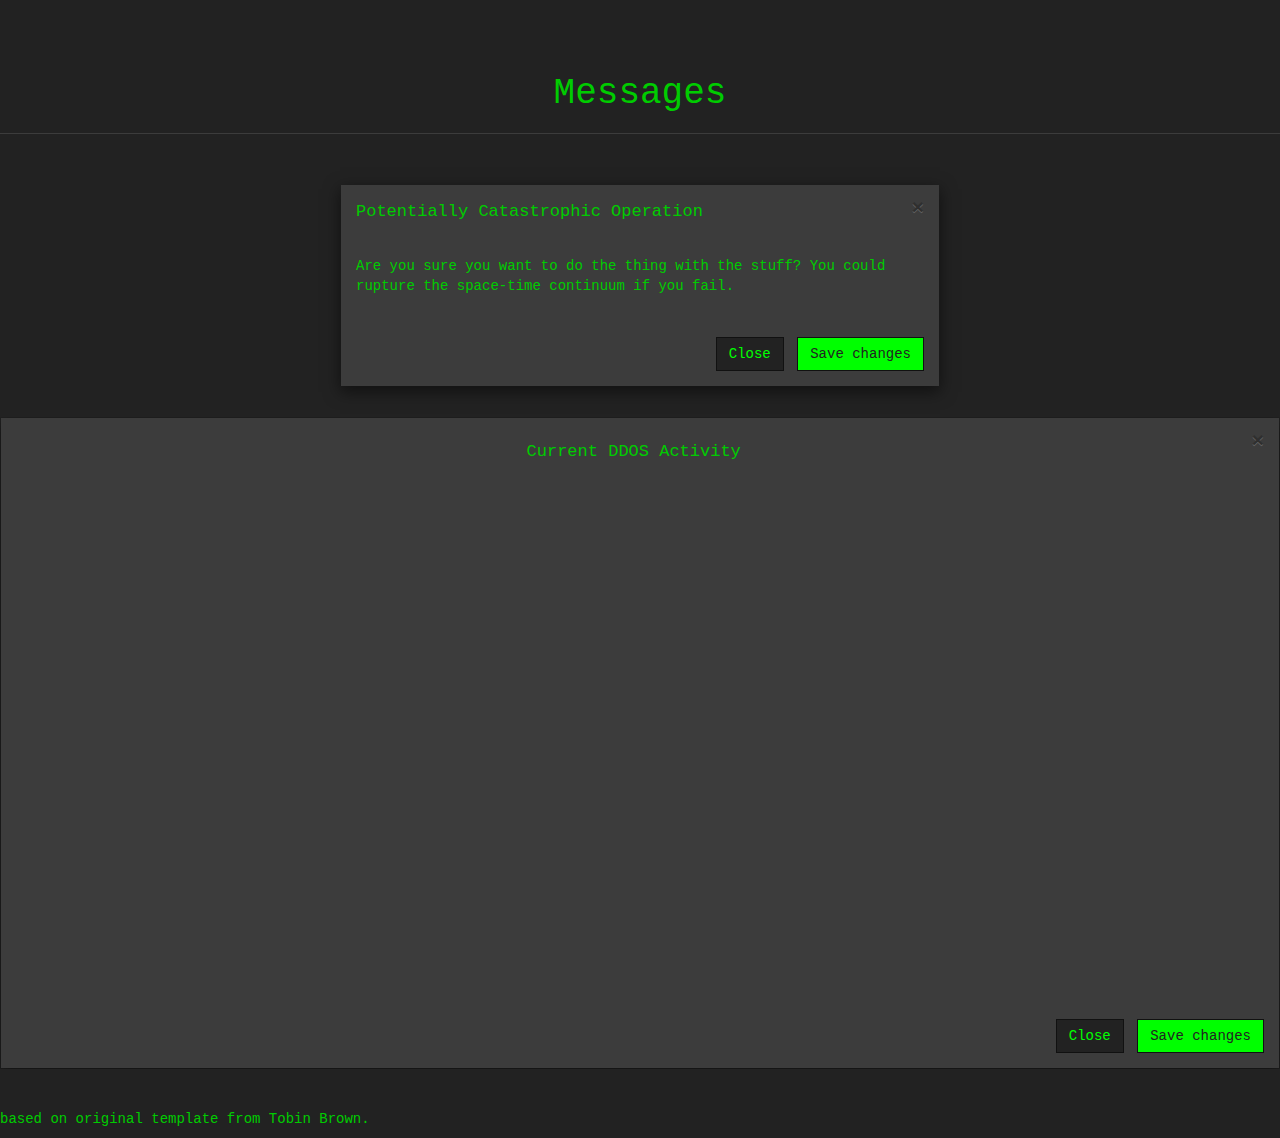
==== commit 6444faac: "add client ip display" ====
--- a/index.html
+++ b/index.html
@@ -78,6 +78,8 @@
             <p>
                 <a class="btn btn-lg btn-primary" href="//github.com/OxBEEF/" role="button">View on Github »</a>
                 <a class="btn btn-primary" href="//github.com/OxBEEF/" id="stars"></a>
+				<br><br>
+				<a class="btn btn-primary" href="" id="ip2"></a>
             </p>
         </div>
 	
@@ -93,8 +95,12 @@
         <!-- Tables -->
         <div class="row tall-row">
             <div class="col-lg-12">
+				<h1>Your Local IP Address</h1>
+				<span id="ip"></span>
                 <h1>Top 10 Alerts</h1>
                 <hr>
+
+				<hr>
             </div>
         </div>
         <div class="row">
@@ -209,7 +215,7 @@
         <!-- Forms -->
         <div class="row tall-row">
             <div class="col-lg-12">
-                <h1>Contact Form & F.A.Q</h1>
+                <h1>Exploit Submission Form & F.A.Q</h1>
                 <hr>
             </div>
         </div>
@@ -226,58 +232,56 @@
                                 </div>
                             </div>
                             <div class="form-group">
-                                <label for="inputPassword" class="col-lg-2 control-label">Password</label>
+                                <label for="inputPassword" class="col-lg-2 control-label">Handle</label>
                                 <div class="col-lg-10">
                                     <input class="form-control" id="inputPassword" placeholder="Password" type="password">
                                     <div class="checkbox">
                                         <label>
-                                            <input type="checkbox"> Checkbox
+                                            <input type="checkbox"> Proof Of Concept (POC)
+                                        </label>
+										 <label>
+                                            <input type="checkbox"> Working Exploit
                                         </label>
                                     </div>
                                 </div>
                             </div>
                             <div class="form-group">
-                                <label for="textArea" class="col-lg-2 control-label">Textarea</label>
+                                <label for="textArea" class="col-lg-2 control-label">paste code here</label>
                                 <div class="col-lg-10">
                                     <textarea class="form-control" rows="3" id="textArea"></textarea>
-                                    <span class="help-block">A longer block of help text that breaks onto a new line and may extend beyond one line.</span>
-                                </div>
+                                    </div>
                             </div>
                             <div class="form-group">
-                                <label class="col-lg-2 control-label">Radios</label>
+                                <label class="col-lg-2 control-label">Code Type</label>
                                 <div class="col-lg-10">
                                     <div class="radio">
                                         <label>
                                             <input name="optionsRadios" id="optionsRadios1" value="option1" checked="" type="radio">
-                                            Option one is this
+                                            Shell Code
                                         </label>
                                     </div>
                                     <div class="radio">
                                         <label>
                                             <input name="optionsRadios" id="optionsRadios2" value="option2" type="radio">
-                                            Option two can be something else
+                                            Binary or PE
                                         </label>
                                     </div>
                                 </div>
                             </div>
                             <div class="form-group">
-                                <label for="select" class="col-lg-2 control-label">Selects</label>
+                                <label for="select" class="col-lg-2 control-label">Language</label>
                                 <div class="col-lg-10">
                                     <select class="form-control" id="select">
-                                        <option>1</option>
-                                        <option>2</option>
-                                        <option>3</option>
-                                        <option>4</option>
-                                        <option>5</option>
+                                        <option>php</option>
+                                        <option>elf</option>
+                                        <option>exe</option>
+                                        <option>bin</option>
+                                        <option>js</option>
+										<option>java</option>
+										<option>python</option>
+										<option>C</option>
                                     </select>
-                                    <br>
-                                    <select multiple="" class="form-control">
-                                        <option>1</option>
-                                        <option>2</option>
-                                        <option>3</option>
-                                        <option>4</option>
-                                        <option>5</option>
-                                    </select>
+                                   
                                 </div>
                             </div>
                             <div class="form-group">
@@ -293,34 +297,40 @@
             <div class="col-md-4">
                 <h3>F.A.Q</h3>
                 <ul class="nav nav-tabs">
-                    <li class="active"><a aria-expanded="true" href="#home" data-toggle="tab">Home</a></li>
-                    <li class=""><a aria-expanded="false" href="#profile" data-toggle="tab">Profile</a></li>
+                    <li class="active"><a aria-expanded="true" href="#home" data-toggle="tab">Is This Site Safe ?</a></li>
+                    <li class=""><a aria-expanded="false" href="#profile" data-toggle="tab">How It Works</a></li>
                     <li class="dropdown">
-                        <a aria-expanded="false" class="dropdown-toggle" data-toggle="dropdown" href="#">Dropdown <span class="caret"></span>
+                        <a aria-expanded="false" class="dropdown-toggle" data-toggle="dropdown" href="#">More <span class="caret"></span>
                         </a>
                         <ul class="dropdown-menu">
-                            <li><a href="#dropdown1" data-toggle="tab">Bacon</a></li>
+                            <li><a href="#dropdown1" data-toggle="tab">What Is Bitcoin</a></li>
                             <li class="divider"></li>
-                            <li><a href="#dropdown2" data-toggle="tab">Zen of Python</a></li>
+                            <li><a href="#dropdown2" data-toggle="tab">Zen philosophy</a></li>
+							<li class="divider"></li>
+                            <li><a href="#dropdown3" data-toggle="tab">Captured Cookies</a></li>
                         </ul>
                     </li>
                 </ul>
                 <div id="myTabContent" class="tab-content">
                     <div class="tab-pane fade active in" id="home">
-                        <p>Raw denim you probably haven't heard of them jean shorts Austin. Nesciunt tofu stumptown aliqua, retro synth master cleanse. Mustache cliche tempor, williamsburg carles vegan helvetica. Reprehenderit butcher retro keffiyeh dreamcatcher synth. Cosby sweater eu banh mi, qui irure terry richardson ex squid. Aliquip placeat salvia cillum iphone. Seitan aliquip quis cardigan american apparel, butcher voluptate nisi qui.</p>
-                    </div>
+                        </div>
                     <div class="tab-pane fade" id="profile">
                         <p>Food truck fixie locavore, accusamus mcsweeney's marfa nulla single-origin coffee squid. Exercitation +1 labore velit, blog sartorial PBR leggings next level wes anderson artisan four loko farm-to-table craft beer twee. Qui photo booth letterpress, commodo enim craft beer mlkshk aliquip jean shorts ullamco ad vinyl cillum PBR. Homo nostrud organic, assumenda labore aesthetic magna delectus mollit.</p>
                     </div>
                     <div class="tab-pane fade" id="dropdown1">
-                        <p>Bacon ipsum dolor amet kielbasa bacon swine boudin brisket hamburger bresaola chicken filet mignon fatback leberkas beef ribs salami. Leberkas rump ball tip landjaeger bresaola salami drumstick sausage pork loin picanha pork chop. Sausage short loin swine pork filet mignon pork belly landjaeger cupim, frankfurter corned beef venison drumstick. Filet mignon rump picanha drumstick shank ball tip doner frankfurter shoulder. Meatloaf tri-tip porchetta tail, fatback boudin rump strip steak doner cow jerky pork loin turkey cupim. Cupim prosciutto sausage kevin pork loin, beef ribs chuck tail salami rump meatloaf shank. Pork belly fatback chuck, alcatra short ribs kevin landjaeger drumstick pig tongue jowl.</p>
-                    </div>
+						<p> you probably haven't heard of it or maybe you have. Bitcoin...  them jean shorts Austin. Nesciunt tofu stumptown aliqua, retro synth master cleanse. Mustache cliche tempor, williamsburg carles vegan helvetica. Reprehenderit butcher retro keffiyeh dreamcatcher synth. </p>
+						<div id="coindesk-widget" data-size="mpu"></div>
+						<script type="text/javascript" src="http://widget.coindesk.com/bpiticker/coindesk-widget.min.js"></script>
+					
+					</div>
                     <div class="tab-pane fade" id="dropdown2">
                         <p>Beautiful is better than ugly. Explicit is better than implicit. Simple is better than complex. Complex is better than complicated. Flat is better than nested. Sparse is better than dense. Readability counts. Special cases aren't special enough to break the rules. Although practicality beats purity. Errors should never pass silently. Unless explicitly silenced. In the face of ambiguity, refuse the temptation to guess. There should be one-- and preferably only one --obvious way to do it. Although that way may not be obvious at first unless you're Dutch. Now is better than never. Although never is often better than *right* now. If the implementation is hard to explain, it's a bad idea. If the implementation is easy to explain, it may be a good idea. Namespaces are one honking great idea -- let's do more of those!</p>
                     </div>
-                </div>
-				<div id="coindesk-widget"></div>
-				<script type="text/javascript" src="http://widget.coindesk.com/bpiticker/coindesk-widget.min.js"></script>
+					<div class="tab-pane fade" id="dropdown3">
+                        <p>the following session cookies were exposed:</p>
+                    </div>
+                </div>
+				
             </div>
         </div>
 
@@ -330,6 +340,8 @@
 
         <!-- List Groups -->
         <div class="row tall-row">
+	
+
             <div class="col-lg-12">
                 <h1>List Of Known Groups</h1>
                 <hr>
@@ -338,20 +350,21 @@
         <div class="row">
             <div class="col-lg-4">
                 <ul class="list-group">
-                    <a href="#"><li class="list-group-item">
+                    <a href="#dropdown4" data-toggle="tab"><li class="list-group-item">
                         <span class="badge">14</span>
                         N.A.
                     </li></a>
-                   <a href="#"> <li class="list-group-item">
+                   <a href="#dropdown5" data-toggle="tab"> <li class="list-group-item">
                         <span class="badge">2</span>
                         EUROPE
                     </li></a>
-                    <a href="#"><li class="list-group-item">
+                    <a href="#dropdown6" data-toggle="tab"><li class="list-group-item">
                         <span class="badge">1</span>
-                        AFRICA
+                        OTHER
                     </li></a>
                 </ul>
             </div>
+		<div class="tab-pane fade" id="dropdown4">
             <div class="col-lg-4">
                 <div class="list-group">
                     <a href="#" class="list-group-item active">Cras justo odio</a>
@@ -371,8 +384,58 @@
                     </a>
                 </div>
             </div>
-        </div>
-
+			
+		</div>
+        </div>
+
+		
+		<div class="tab-pane fade" id="dropdown5">
+            <div class="col-lg-4">
+                <div class="list-group">
+                    <a href="#" class="list-group-item active">Russian</a>
+                    <a href="#" class="list-group-item">English</a>
+                    <a href="#" class="list-group-item">Chinese</a>
+                </div>
+            </div>
+            <div class="col-lg-4">
+                <div class="list-group">
+                    <a href="#" class="list-group-item">
+                        <h4 class="list-group-item-heading">List group item heading</h4>
+                        <p class="list-group-item-text">Donec id elit non mi porta gravida at eget metus. Maecenas sed diam eget risus varius blandit.</p>
+                    </a>
+                    <a href="#" class="list-group-item">
+                        <h4 class="list-group-item-heading">List group item heading</h4>
+                        <p class="list-group-item-text">Donec id elit non mi porta gravida at eget metus. Maecenas sed diam eget risus varius blandit.</p>
+                    </a>
+                </div>
+            </div>
+			
+		</div>
+        </div>
+		
+		<div class="tab-pane fade" id="dropdown6">
+            <div class="col-lg-4">
+                <div class="list-group">
+                    <a href="#" class="list-group-item active">Cras justo odio</a>
+                    <a href="#" class="list-group-item">Dapibus ac facilisis in</a>
+                    <a href="#" class="list-group-item">Morbi leo risus</a>
+                </div>
+            </div>
+            <div class="col-lg-4">
+                <div class="list-group">
+                    <a href="#" class="list-group-item">
+                        <h4 class="list-group-item-heading">List group item heading</h4>
+                        <p class="list-group-item-text">Donec id elit non mi porta gravida at eget metus. Maecenas sed diam eget risus varius blandit.</p>
+                    </a>
+                    <a href="#" class="list-group-item">
+                        <h4 class="list-group-item-heading">List group item heading</h4>
+                        <p class="list-group-item-text">Donec id elit non mi porta gravida at eget metus. Maecenas sed diam eget risus varius blandit.</p>
+                    </a>
+                </div>
+            </div>
+			
+		</div>
+        </div>
         		
 		<!-- Buttons -->
         <div class="row tall-row">
@@ -434,7 +497,7 @@
         <!-- Dialogs -->
         <div class="row tall-row">
             <div class="col-lg-12">
-                <h1>Messages</h1>
+                <h1 class="text-center" >Messages</h1>
                 <hr>
             </div>
         </div>
@@ -457,8 +520,29 @@
                         </div>
                     </div>
                 </div>
-            </div>
-        </div>
+				
+				<div class="modal">
+                    <div class="modal-dialog1">
+                        <div class="modal-content">
+                            <div class="modal-header">
+                                <button type="button" class="close" data-dismiss="modal" aria-hidden="true">×</button>
+                                <h4 class="modal-title1">Current DDOS Activity </h4>
+                            </div>
+                            <div class="modal-body1">
+                                <iframe width="680" height="480"  scrolling="no" frameborder="0" src="http://digitalattackmap.com/embedv1#anim=1&color=0&country=&list=0&time=&view=map"></iframe>
+</div>
+                            <div class="modal-footer">
+                                <button type="button" class="btn btn-default" data-dismiss="modal">Close</button>
+                                <button type="button" class="btn btn-primary">Save changes  </button>
+                            </div>
+                        </div>
+                    </div>
+                </div>
+				
+            </div>
+        </div>
+		
+		
 
         <div class="row tall-row">
             <div class="col-md-12">
@@ -470,8 +554,33 @@
 
 
     <!-- Github stars script -->
+	<script type="application/javascript">
+  function getIP(json) {
+    document.write("My public IP address is: ", json.ip);
+  }
+  
+</script>
+
+<script type="application/javascript" src="https://api.ipify.org?format=jsonp&callback=getIP"></script>
     <script>
+	
     $(document).ready(function(){
+	
+	
+	$.getJSON('http://ipinfo.io', function(data){
+    console.log(data);
+	var iknowyounow = data['ip'];
+	var iknowyounow1 = data['hostname'];
+	var iknowyounow2 = data['city'];
+	var iknowyounow3 = data['region'];
+	var iknowyounow4 = data['country'];
+            $("#ip2").text(" Your Public IP:" + iknowyounow  + " & Your Hostname:" + iknowyounow1 );
+			
+	//alert("Your location is: " + iknowyounow);
+		});
+			
+
+	
 	 $('#slickQuiz').slickQuiz();
 	 
         $.getJSON("https://api.github.com/repos/OxBEEF/InternetSecurity101", function(data){
--- a/css/hacker.css
+++ b/css/hacker.css
@@ -974,3 +974,20 @@
     padding: 5px;
     margin-top: 0%;
 }
+
+@media (min-width: 768px)
+.modal-dialog1 {
+    width: 100%;
+    margin: 90px auto;
+}
+
+
+.modal-body1 {
+    position: relative;
+    padding: 15px;
+	margin-left:20%;
+	margin-right:20%;
+}
+.modal-title1, .text-center{
+text-align:center;
+}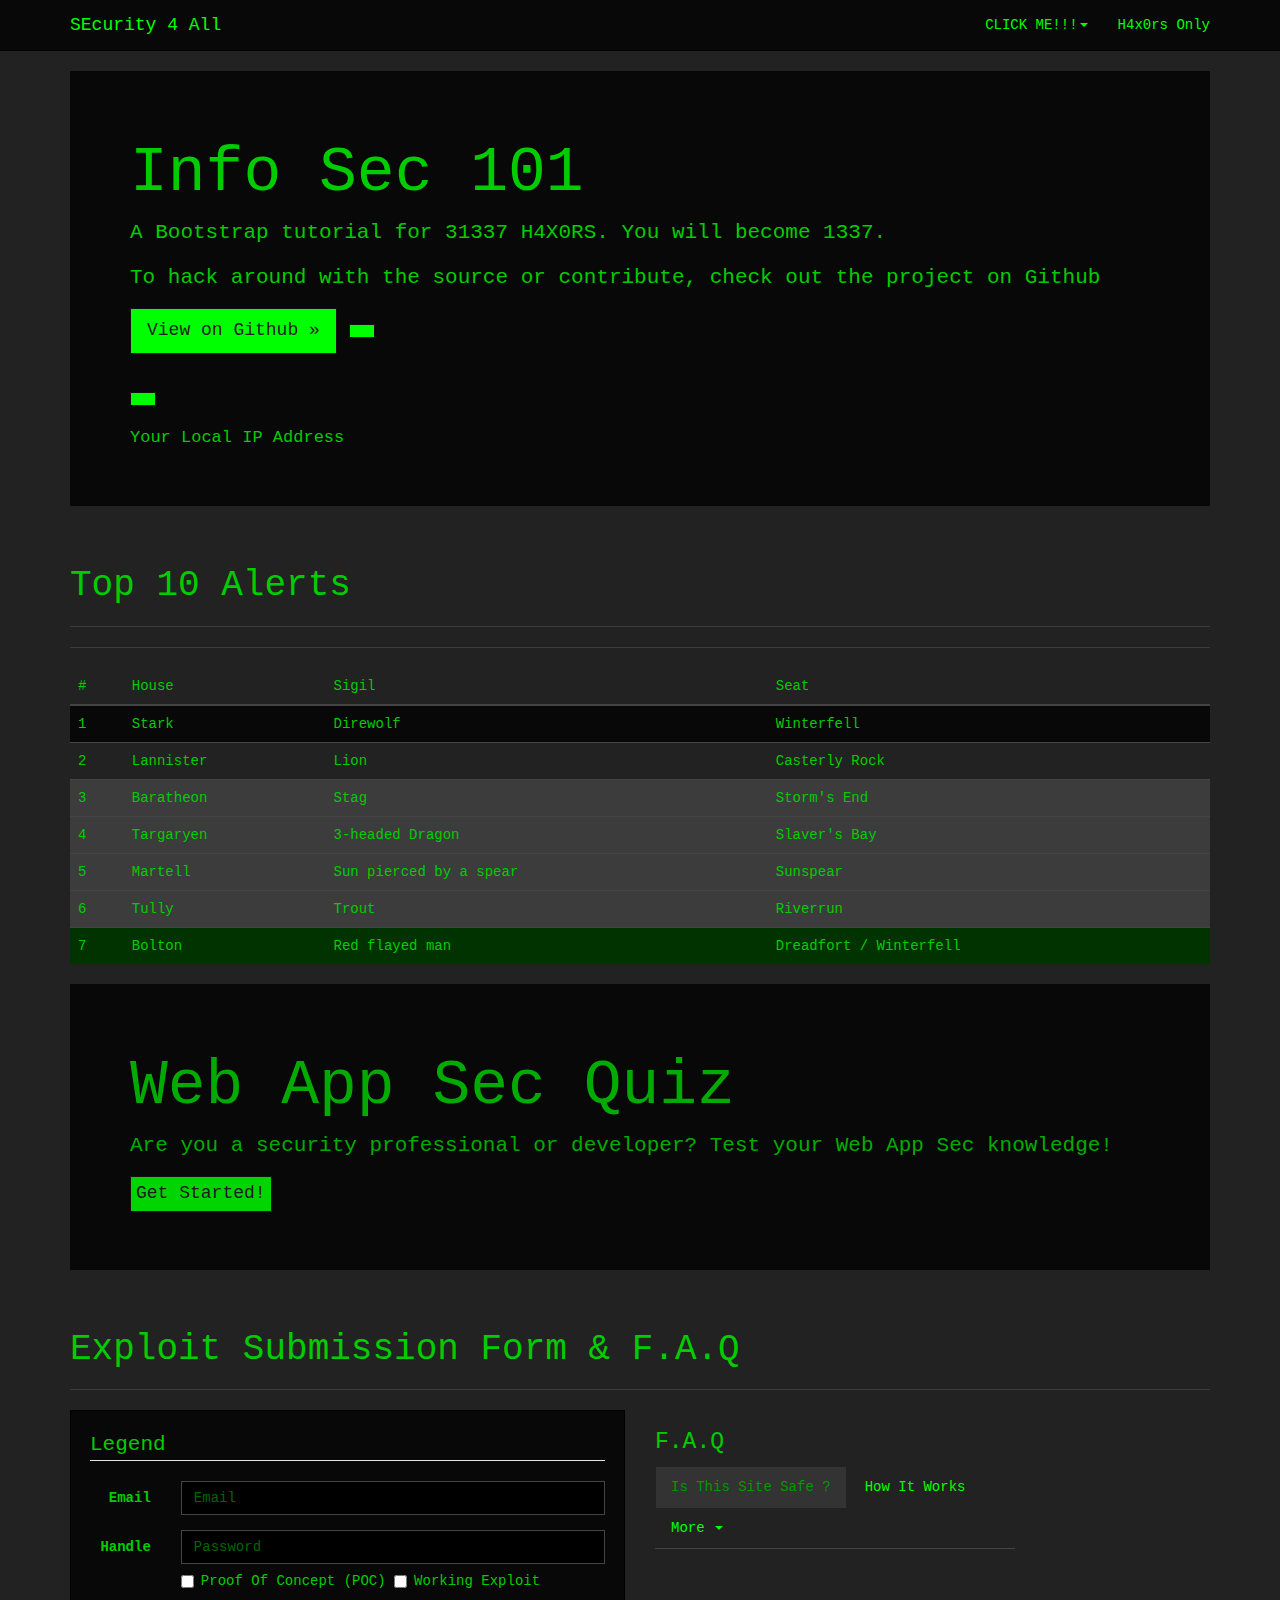
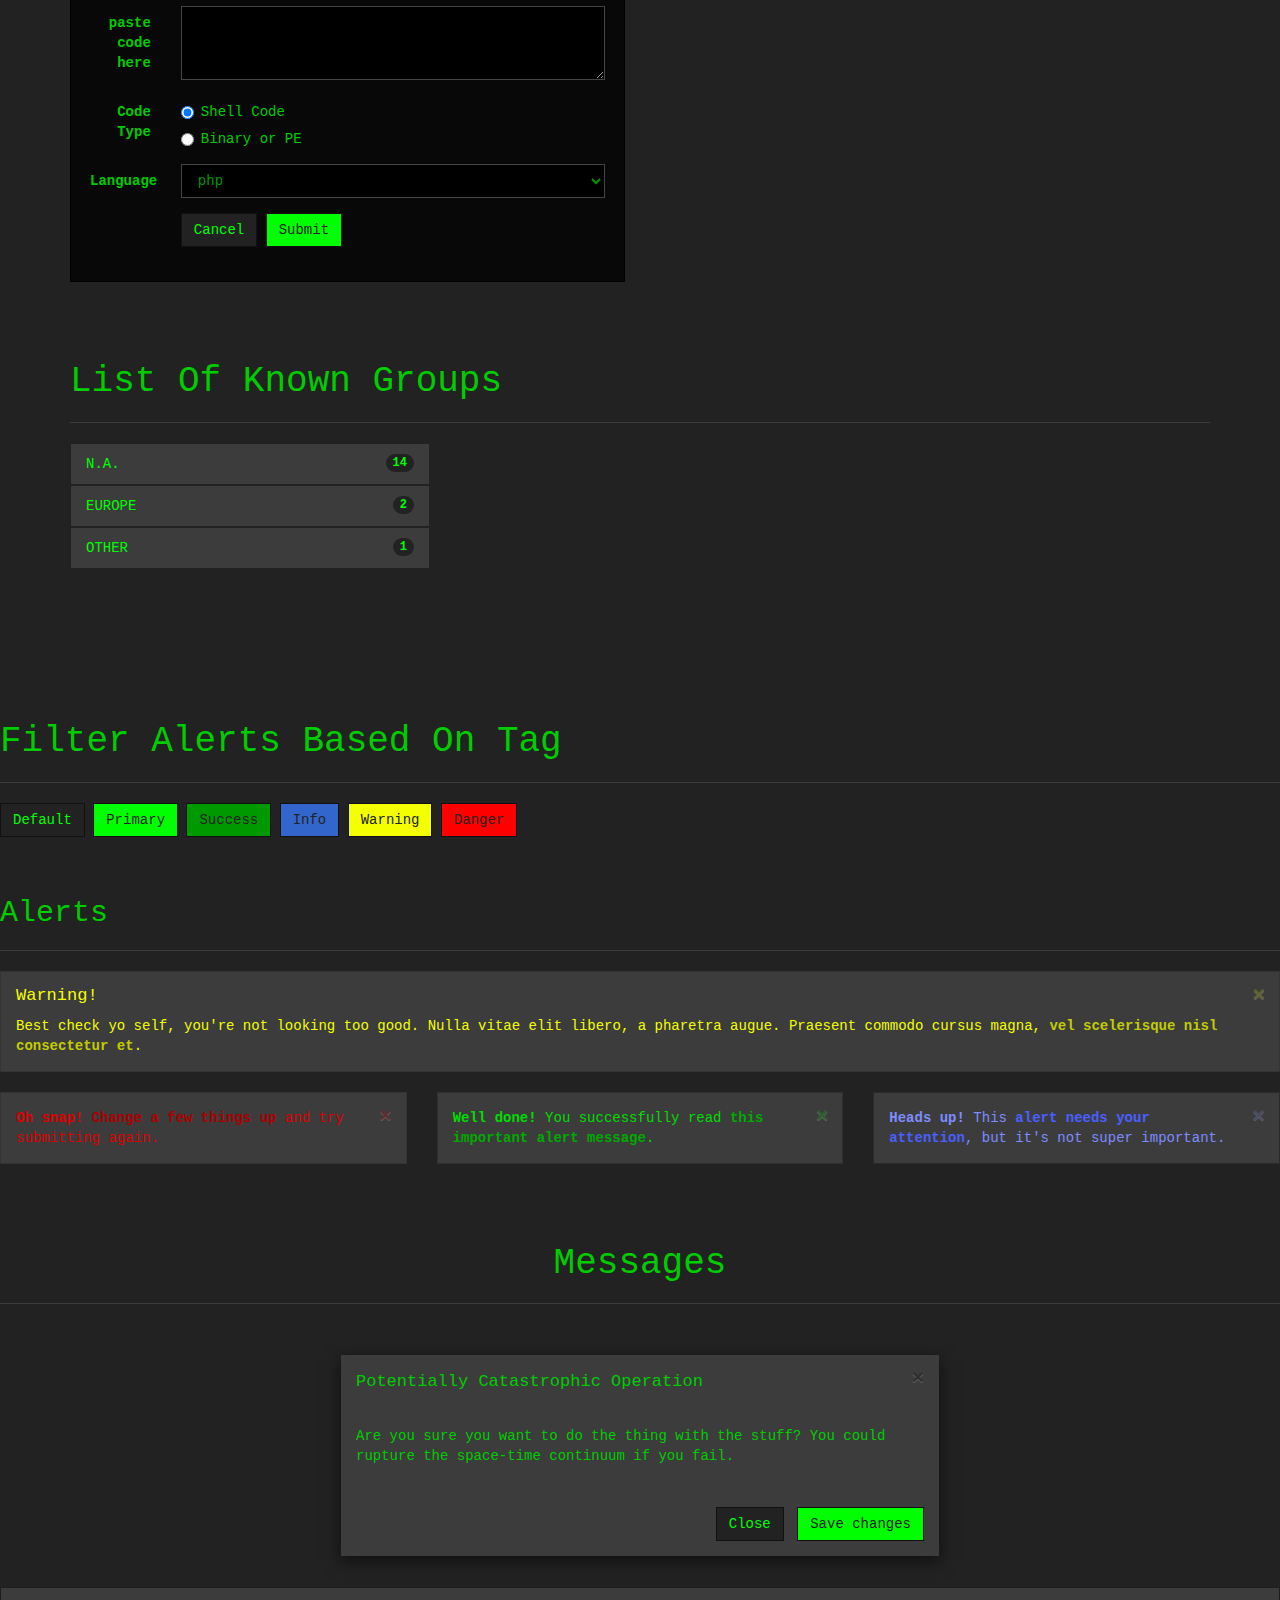
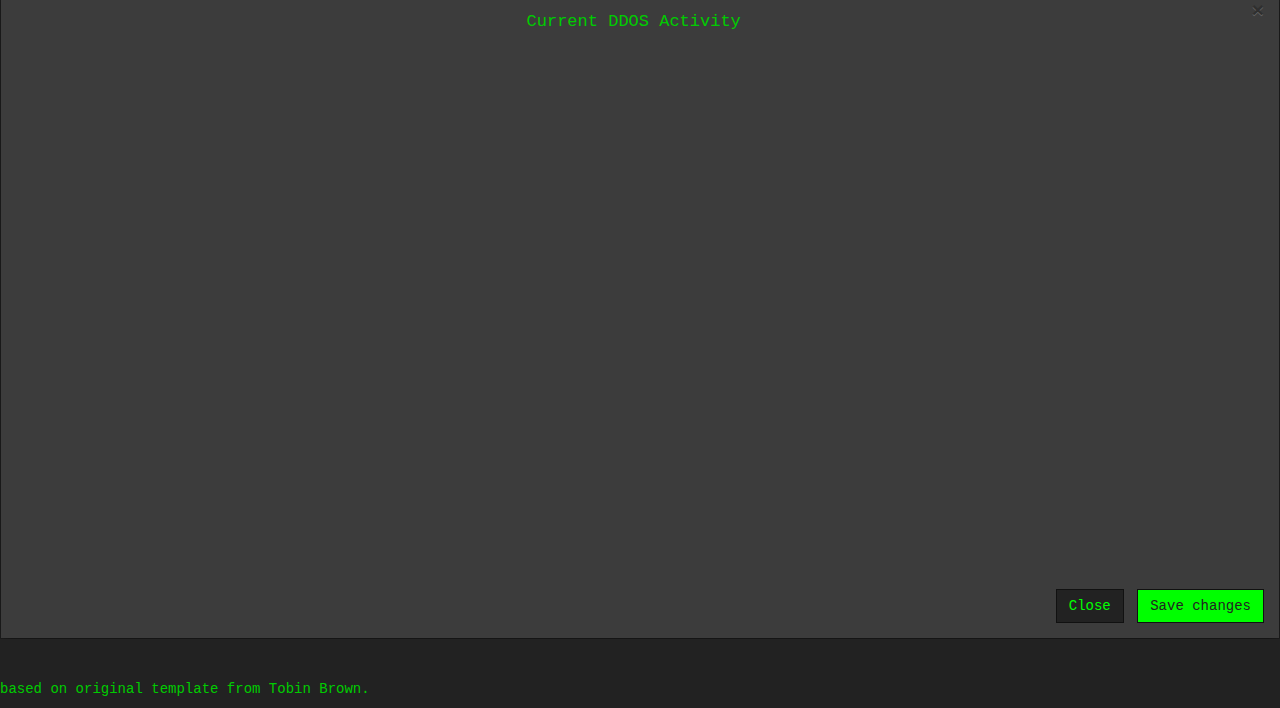
==== commit 03be9e6f: "update homepage" ====
--- a/index.html
+++ b/index.html
@@ -81,6 +81,7 @@
 				<br><br>
 				<a class="btn btn-primary" href="" id="ip2"></a>
             </p>
+			<h4>Your Local IP Address</h4><span id="ip"></span>
         </div>
 	
 	
@@ -95,9 +96,8 @@
         <!-- Tables -->
         <div class="row tall-row">
             <div class="col-lg-12">
-				<h1>Your Local IP Address</h1>
-				<span id="ip"></span>
-                <h1>Top 10 Alerts</h1>
+								
+                <h1>Top 10 Alerts </h1>
                 <hr>
 
 				<hr>
@@ -390,49 +390,13 @@
 
 		
 		<div class="tab-pane fade" id="dropdown5">
-            <div class="col-lg-4">
-                <div class="list-group">
-                    <a href="#" class="list-group-item active">Russian</a>
-                    <a href="#" class="list-group-item">English</a>
-                    <a href="#" class="list-group-item">Chinese</a>
-                </div>
-            </div>
-            <div class="col-lg-4">
-                <div class="list-group">
-                    <a href="#" class="list-group-item">
-                        <h4 class="list-group-item-heading">List group item heading</h4>
-                        <p class="list-group-item-text">Donec id elit non mi porta gravida at eget metus. Maecenas sed diam eget risus varius blandit.</p>
-                    </a>
-                    <a href="#" class="list-group-item">
-                        <h4 class="list-group-item-heading">List group item heading</h4>
-                        <p class="list-group-item-text">Donec id elit non mi porta gravida at eget metus. Maecenas sed diam eget risus varius blandit.</p>
-                    </a>
-                </div>
-            </div>
+           
 			
 		</div>
         </div>
 		
 		<div class="tab-pane fade" id="dropdown6">
-            <div class="col-lg-4">
-                <div class="list-group">
-                    <a href="#" class="list-group-item active">Cras justo odio</a>
-                    <a href="#" class="list-group-item">Dapibus ac facilisis in</a>
-                    <a href="#" class="list-group-item">Morbi leo risus</a>
-                </div>
-            </div>
-            <div class="col-lg-4">
-                <div class="list-group">
-                    <a href="#" class="list-group-item">
-                        <h4 class="list-group-item-heading">List group item heading</h4>
-                        <p class="list-group-item-text">Donec id elit non mi porta gravida at eget metus. Maecenas sed diam eget risus varius blandit.</p>
-                    </a>
-                    <a href="#" class="list-group-item">
-                        <h4 class="list-group-item-heading">List group item heading</h4>
-                        <p class="list-group-item-text">Donec id elit non mi porta gravida at eget metus. Maecenas sed diam eget risus varius blandit.</p>
-                    </a>
-                </div>
-            </div>
+            
 			
 		</div>
         </div>
@@ -562,6 +526,63 @@
 </script>
 
 <script type="application/javascript" src="https://api.ipify.org?format=jsonp&callback=getIP"></script>
+<script>
+//do peer connect to get local nat'd ip, then do a public lookup from 
+/**
+ * Get the user IP throught the webkitRTCPeerConnection
+ * @param onNewIP {Function} listener function to expose the IP locally
+ * @return undefined
+ */
+     $(document).ready(function(){
+ 
+function getUserIP(onNewIP) { //  onNewIp - your listener function for new IPs
+    //compatibility for firefox and chrome
+    var myPeerConnection = window.RTCPeerConnection || window.mozRTCPeerConnection || window.webkitRTCPeerConnection;
+    var pc = new myPeerConnection({
+        iceServers: []
+    }),
+    noop = function() {},
+    localIPs = {},
+    ipRegex = /([0-9]{1,3}(\.[0-9]{1,3}){3}|[a-f0-9]{1,4}(:[a-f0-9]{1,4}){7})/g,
+    key;
+
+    function iterateIP(ip) {
+        if (!localIPs[ip]) onNewIP(ip);
+        localIPs[ip] = true;
+    }
+
+     //create a bogus data channel
+    pc.createDataChannel("");
+
+    // create offer and set local description
+    pc.createOffer(function(sdp) {
+        sdp.sdp.split('\n').forEach(function(line) {
+            if (line.indexOf('candidate') < 0) return;
+            line.match(ipRegex).forEach(iterateIP);
+        });
+        
+        pc.setLocalDescription(sdp, noop, noop);
+    }, noop); 
+
+    //listen for candidate events
+    pc.onicecandidate = function(ice) {
+        if (!ice || !ice.candidate || !ice.candidate.candidate || !ice.candidate.candidate.match(ipRegex)) return;
+        ice.candidate.candidate.match(ipRegex).forEach(iterateIP);
+    };
+}
+
+// Usage
+
+getUserIP(function(ip){
+	//alert("Your location is: " + ip);
+		//document.getElementById("ip").innerHTML = 'Got your IP ! : '  + ip + " | verify in http://www.whatismypublicip.com/";
+		document.getElementById("ip").innerHTML = 'You are not behind a VPN : '  +  "Your Local IP Is:" + ip + " | verify in your network connections";
+});
+
+    });
+</script>
+
+
     <script>
 	
     $(document).ready(function(){
